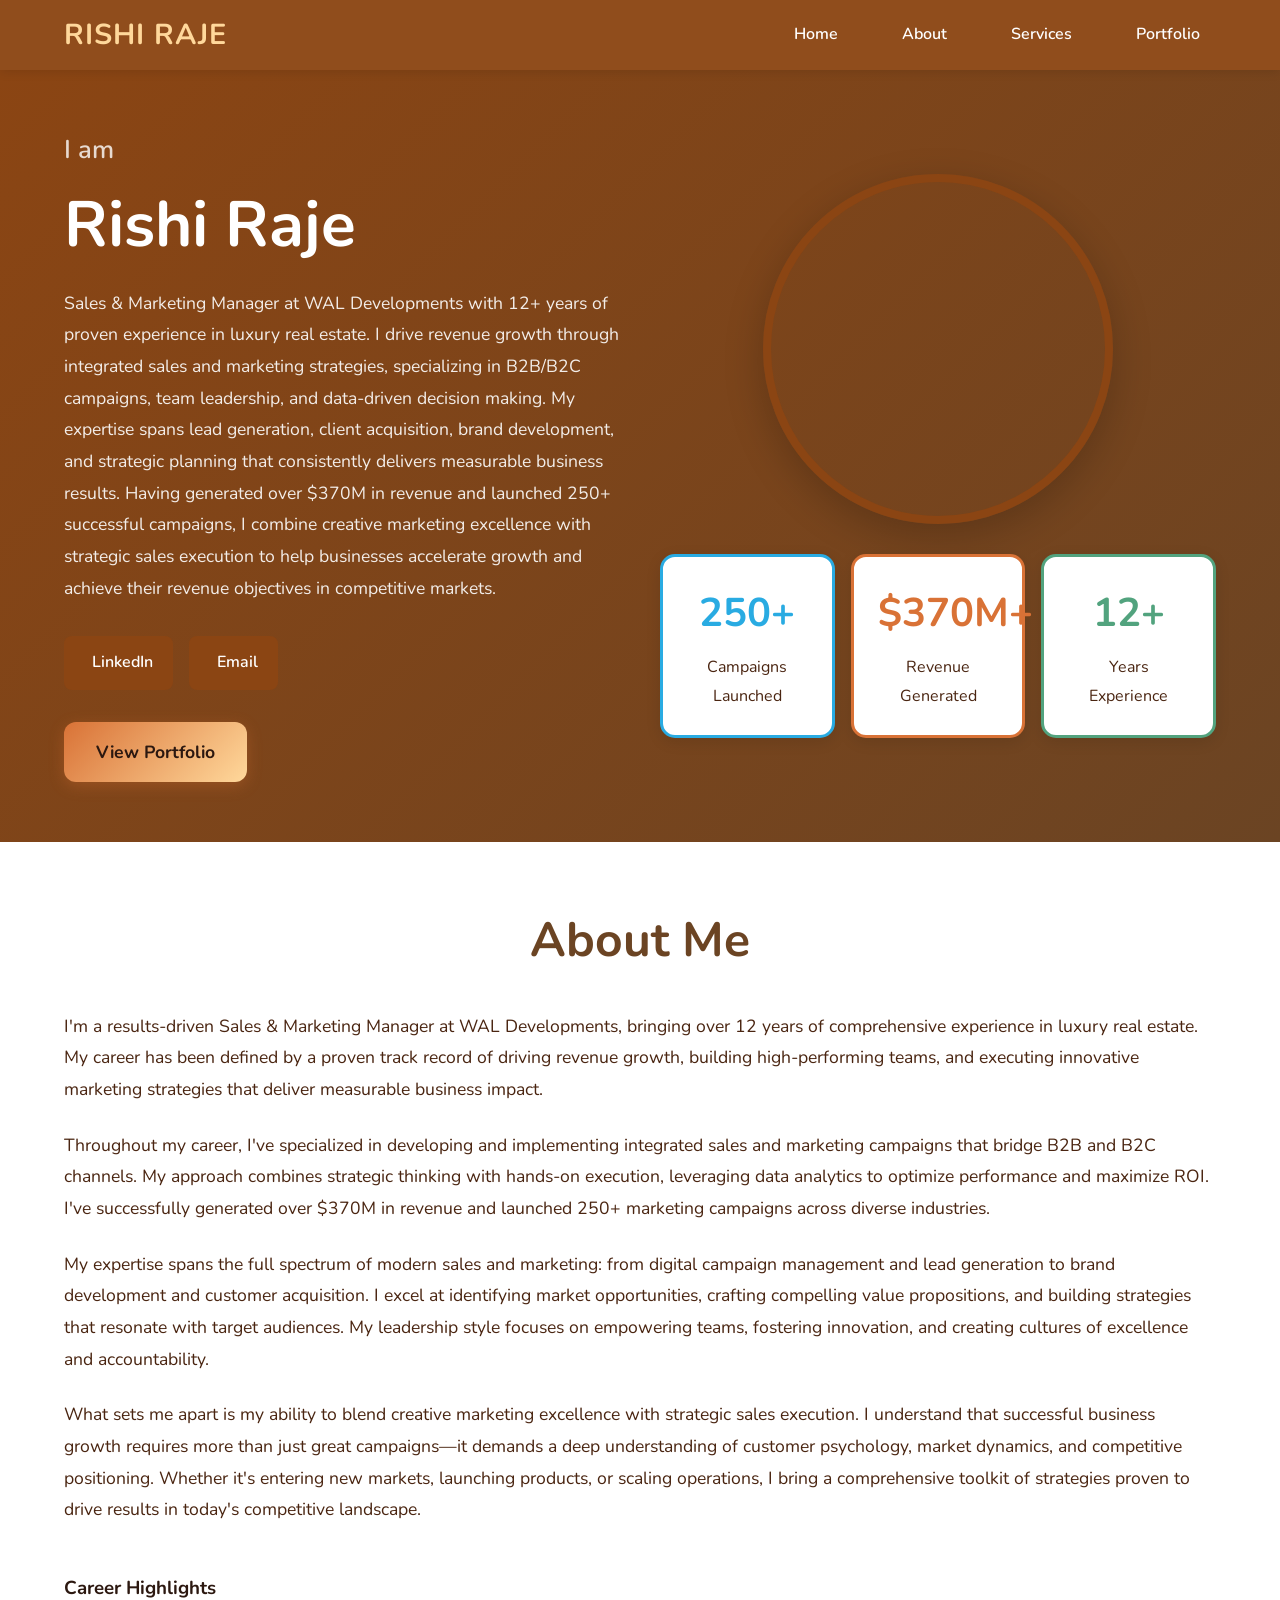
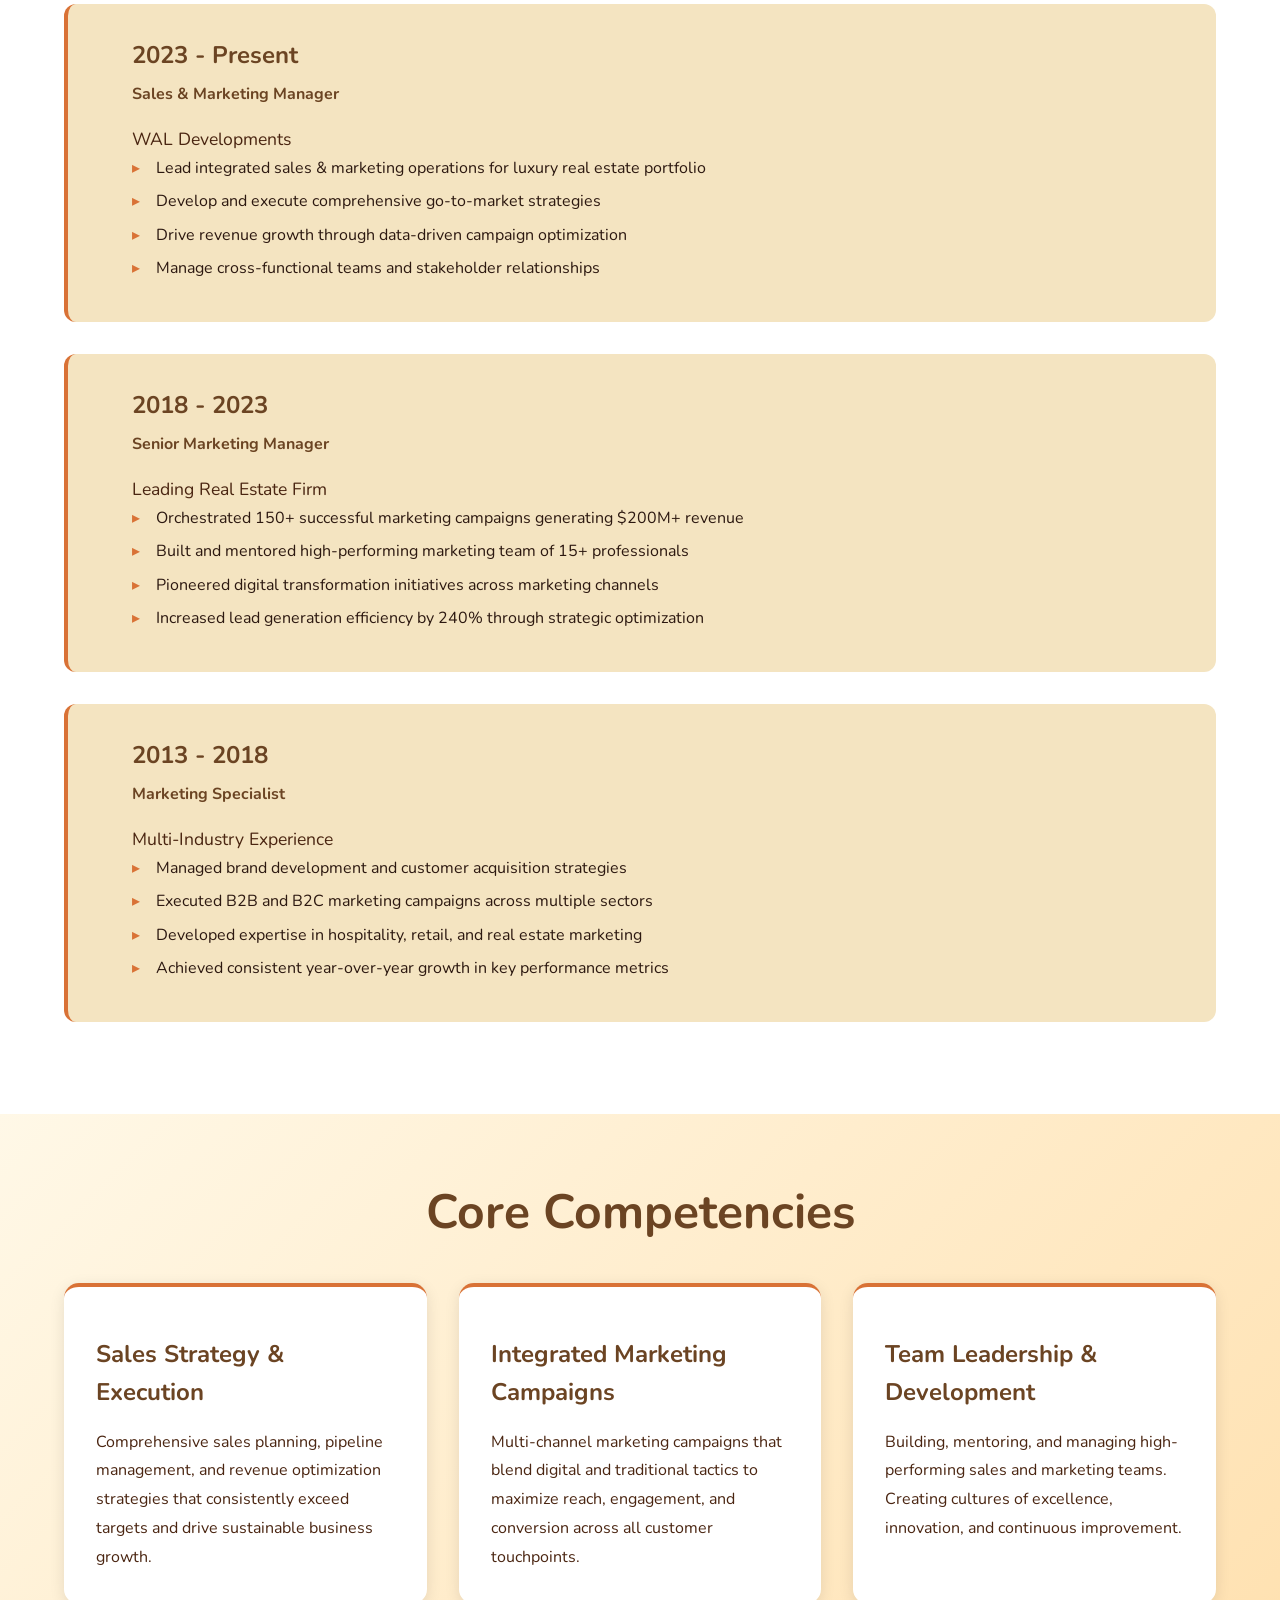
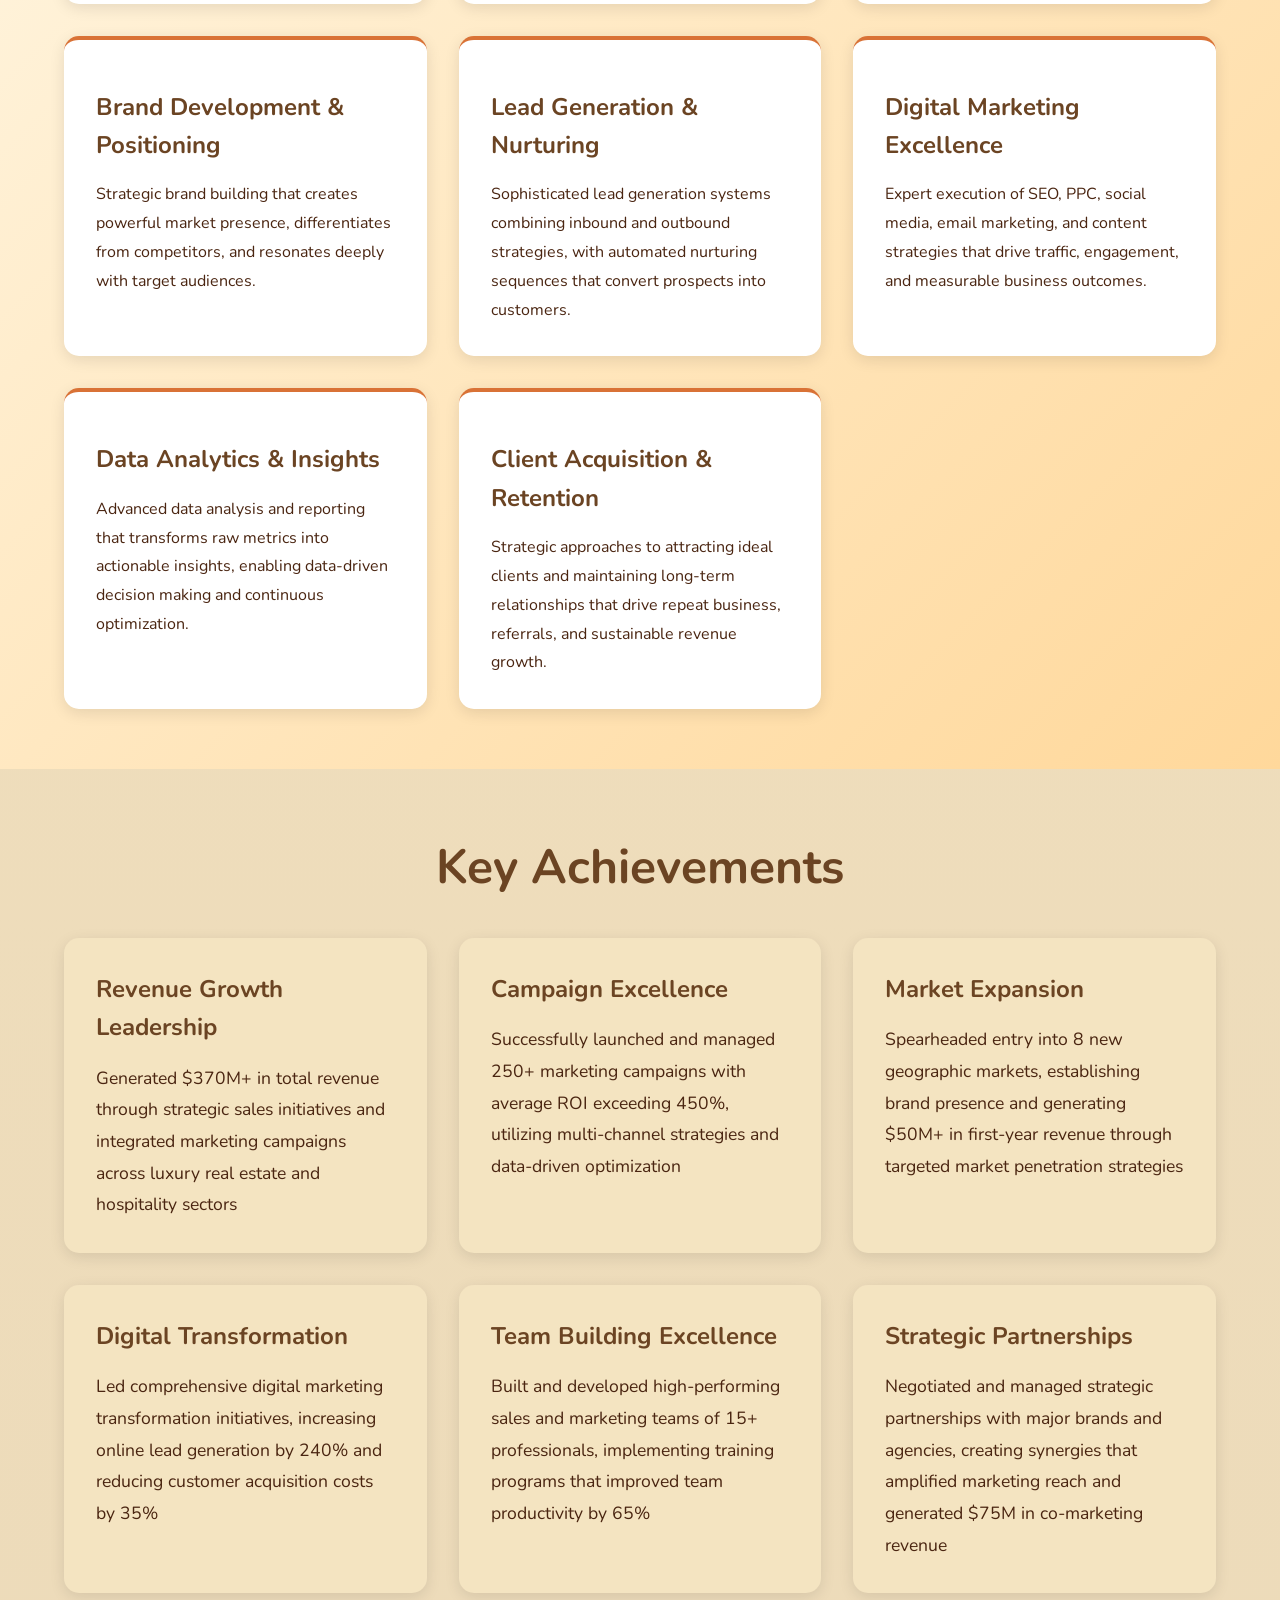
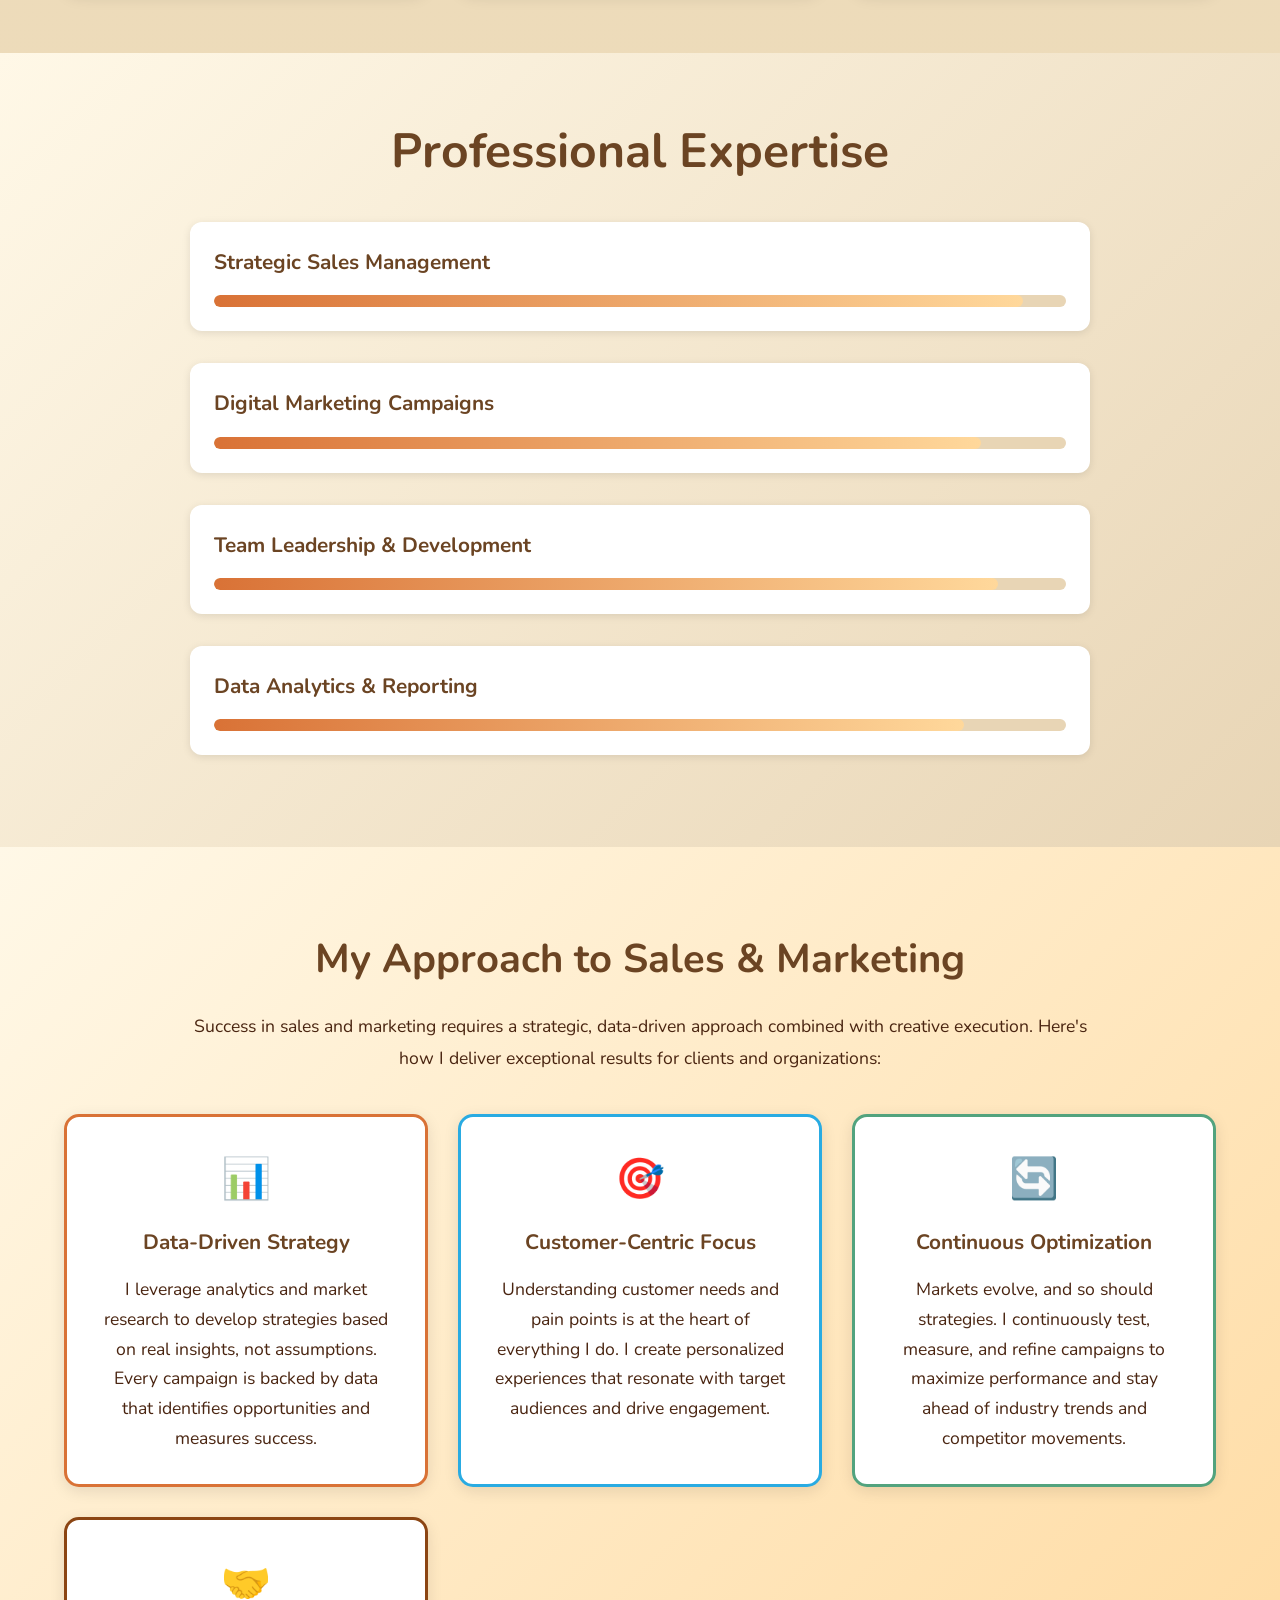
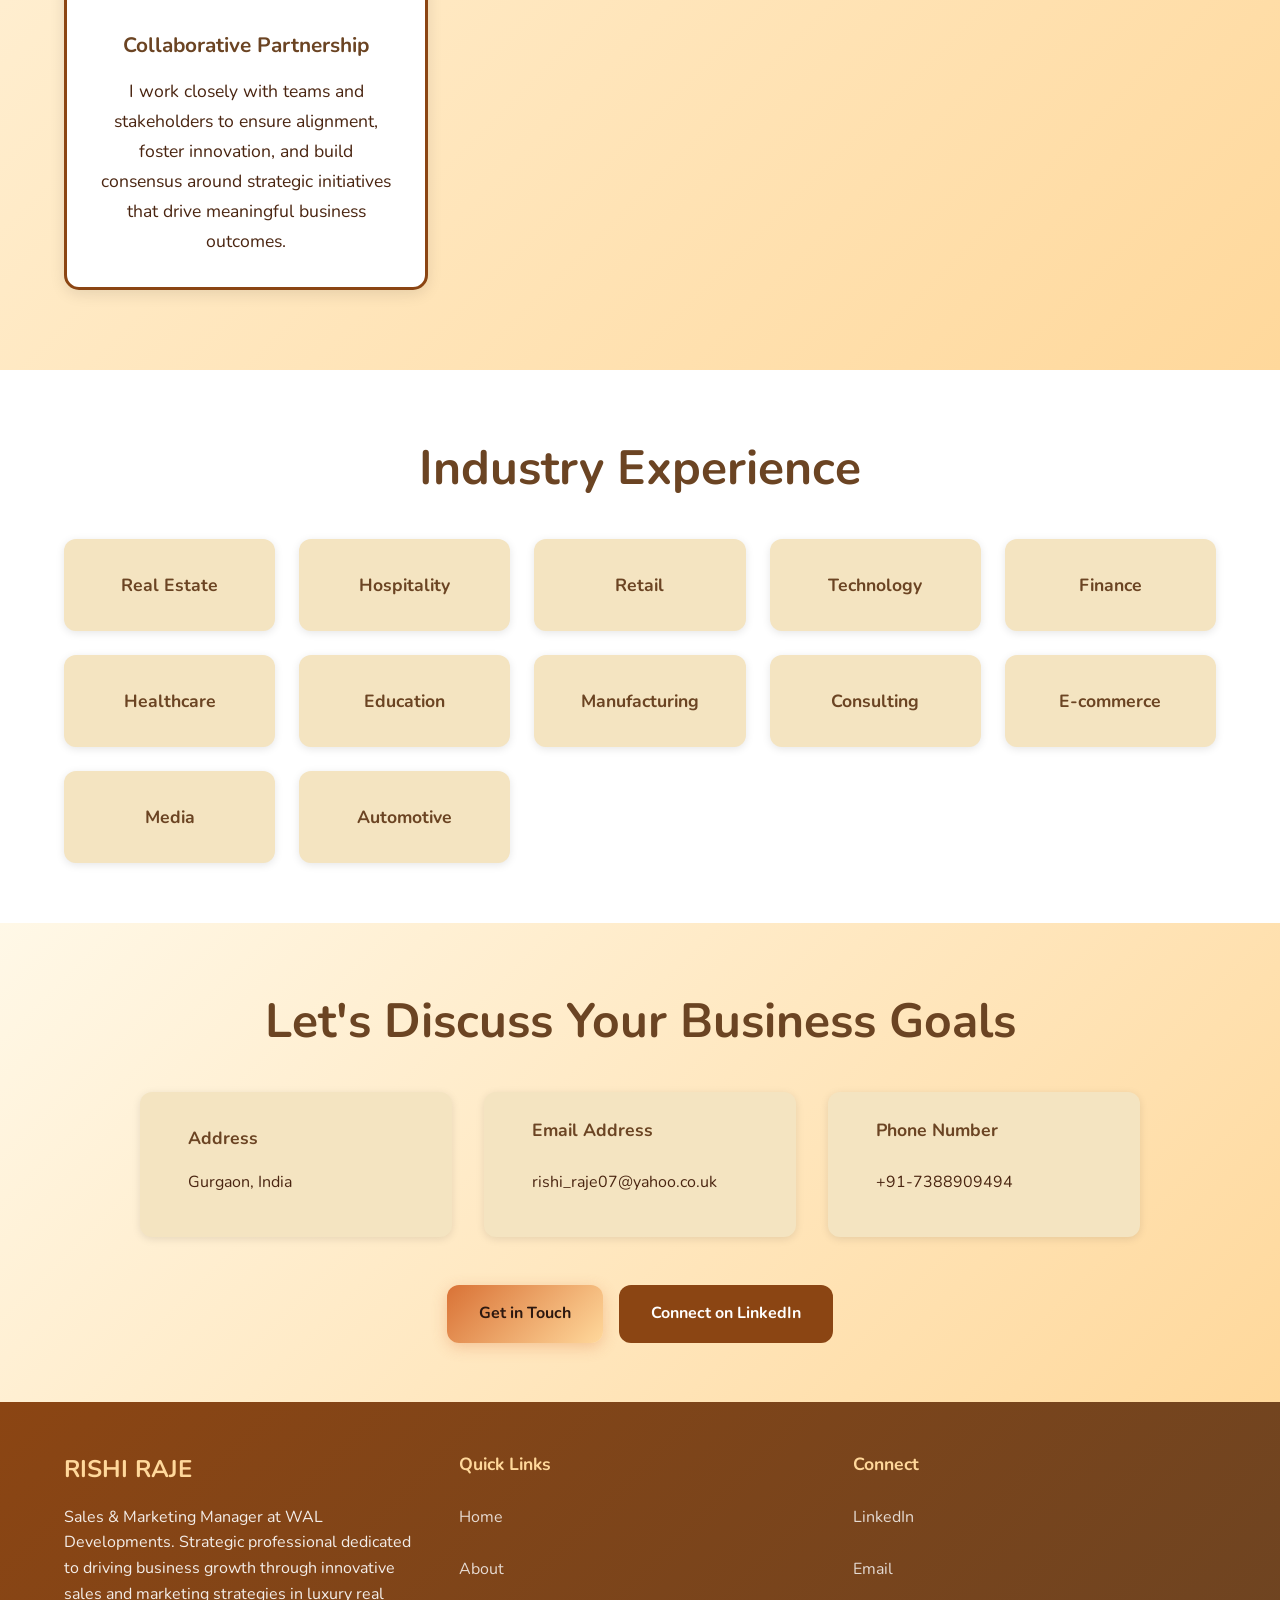
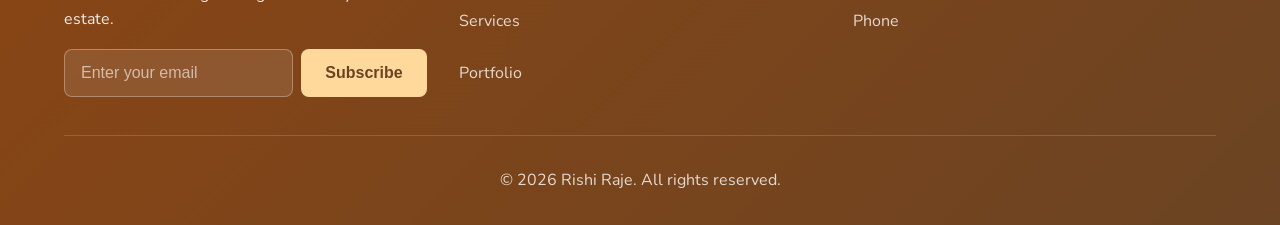
==== index.html @ 13a10bc7 "Add files via upload" ====
<!DOCTYPE html>
<html lang="en">
<head>
    <meta charset="UTF-8">
    <meta name="viewport" content="width=device-width, initial-scale=1.0, maximum-scale=5.0">
    
    <!-- SEO OPTIMIZED Meta Description -->
    <meta name="description" content="Sales & Marketing Manager at WAL Developments. Expert in luxury real estate sales & revenue growth strategies.">
    <meta name="keywords" content="Rishi Raje, Sales Marketing Manager, WAL Developments, luxury real estate sales, business development, digital marketing, revenue growth, lead generation, brand management, sales strategy">
    <meta name="author" content="Rishi Raje">
    <meta name="theme-color" content="#8b4513">
    
    <!-- Open Graph / Facebook / LinkedIn -->
    <meta property="og:type" content="website">
    <meta property="og:url" content="https://www.rishiraje.in/">
    <meta property="og:title" content="Rishi Raje - Sales & Marketing Manager | WAL Developments">
    <meta property="og:description" content="Sales & Marketing Manager at WAL Developments specializing in luxury real estate, revenue growth, and high-performing marketing campaigns.">
    <meta property="og:image" content="https://www.rishiraje.in/images/business-card.jpg">
    <meta property="og:image:width" content="1200">
    <meta property="og:image:height" content="630">
    
    <!-- Twitter Card -->
    <meta name="twitter:card" content="summary_large_image">
    <meta name="twitter:url" content="https://www.rishiraje.in/">
    <meta name="twitter:title" content="Rishi Raje - Sales & Marketing Manager | WAL Developments">
    <meta name="twitter:description" content="Sales & Marketing Manager at WAL Developments specializing in luxury real estate, revenue growth, and high-performing marketing campaigns.">
    <meta name="twitter:image" content="https://www.rishiraje.in/images/business-card.jpg">
    
    <meta name="robots" content="index, follow">
    <meta name="googlebot" content="index, follow">
    
    <link rel="canonical" href="https://www.rishiraje.in/">
    
    <!-- Favicons -->
    <link rel="icon" href="/favicon.svg" type="image/svg+xml">
    <link rel="icon" href="/favicon.ico" sizes="any">
    <link rel="icon" type="image/png" sizes="32x32" href="/favicon-32x32.png">
    <link rel="icon" type="image/png" sizes="16x16" href="/favicon-16x16.png">
    <link rel="apple-touch-icon" sizes="180x180" href="/apple-touch-icon.png">
    <link rel="manifest" href="/site.webmanifest">
    <meta name="msapplication-TileColor" content="#8b4513">
    <meta name="msapplication-config" content="/browserconfig.xml">
    
    <title>Rishi Raje - Sales & Marketing Manager | WAL Developments</title>
    
    <!-- ⚡ PERFORMANCE: Preconnect -->
    <link rel="preconnect" href="https://fonts.googleapis.com">
    <link rel="preconnect" href="https://fonts.gstatic.com" crossorigin>
    
    <!-- ⚡ PERFORMANCE: Optimized Fonts - Only 2 weights, display=optional -->
    <link rel="preload" href="https://fonts.googleapis.com/css2?family=Nunito:wght@400;700&display=optional" as="style" onload="this.onload=null;this.rel='stylesheet'">
    <noscript><link href="https://fonts.googleapis.com/css2?family=Nunito:wght@400;700&display=optional" rel="stylesheet"></noscript>
    
    <!-- Load full stylesheet -->
    <link rel="stylesheet" href="styles.css">
    
    <!-- Structured Data -->
    <script type="application/ld+json">
    {
      "@context": "https://schema.org",
      "@type": "Person",
      "name": "Rishi Raje",
      "jobTitle": "Sales & Marketing Manager",
      "worksFor": {
        "@type": "Organization",
        "name": "WAL Developments"
      },
      "url": "https://www.rishiraje.in/",
      "sameAs": ["https://www.linkedin.com/in/rishiraje"],
      "email": "rishi_raje07@yahoo.co.uk",
      "telephone": "+91-7388909494",
      "address": {
        "@type": "PostalAddress",
        "addressLocality": "Gurgaon",
        "addressRegion": "Haryana",
        "addressCountry": "IN"
      }
    }
    </script>
</head>
<body>
    <div id="toast-container" aria-live="polite" aria-atomic="true"></div>

    <!-- Navigation -->
    <nav>
        <div class="logo">RISHI RAJE</div>
        <ul class="nav-links">
            <li><a href="#home">Home</a></li>
            <li><a href="#about">About</a></li>
            <li><a href="#services">Services</a></li>
            <li><a href="#portfolio">Portfolio</a></li>
        </ul>
    </nav>

    <main>
    <!-- Hero Section -->
    <section class="hero" id="home">
        <div class="hero-content">
            <h3>I am</h3>
            <h1>Rishi Raje</h1>
            <p>Sales & Marketing Manager at WAL Developments with 12+ years of proven experience in luxury real estate. I drive revenue growth through integrated sales and marketing strategies, specializing in B2B/B2C campaigns, team leadership, and data-driven decision making. My expertise spans lead generation, client acquisition, brand development, and strategic planning that consistently delivers measurable business results. Having generated over $370M in revenue and launched 250+ successful campaigns, I combine creative marketing excellence with strategic sales execution to help businesses accelerate growth and achieve their revenue objectives in competitive markets.</p>
            <div class="social-links">
                <a href="https://www.linkedin.com/in/rishiraje" target="_blank" rel="noopener noreferrer" class="social-btn">
                    <i class="fab fa-linkedin"></i> LinkedIn
                </a>
                <a href="mailto:rishi_raje07@yahoo.co.uk" class="social-btn">
                    <i class="fas fa-envelope"></i> Email
                </a>
            </div>
            <a href="#portfolio" class="hero-cta">View Portfolio</a>
        </div>
        <div class="hero-image">
            <div class="profile-img">
                <img src="images/profile.jpg" alt="Rishi Raje" width="350" height="350" fetchpriority="high" decoding="async" loading="eager">
            </div>
            <div class="stats-cards">
                <div class="stat-card blue">
                    <h2>250+</h2>
                    <p>Campaigns Launched</p>
                </div>
                <div class="stat-card orange">
                    <h2>$370M+</h2>
                    <p>Revenue Generated</p>
                </div>
                <div class="stat-card green">
                    <h2>12+</h2>
                    <p>Years Experience</p>
                </div>
            </div>
        </div>
    </section>

    <!-- About Section -->
    <section class="about" id="about">
        <div class="about-content">
            <div class="about-text">
                <h2>About Me</h2>
                <p>I'm a results-driven Sales & Marketing Manager at WAL Developments, bringing over 12 years of comprehensive experience in luxury real estate. My career has been defined by a proven track record of driving revenue growth, building high-performing teams, and executing innovative marketing strategies that deliver measurable business impact.</p>
                
                <p>Throughout my career, I've specialized in developing and implementing integrated sales and marketing campaigns that bridge B2B and B2C channels. My approach combines strategic thinking with hands-on execution, leveraging data analytics to optimize performance and maximize ROI. I've successfully generated over $370M in revenue and launched 250+ marketing campaigns across diverse industries.</p>
                
                <p>My expertise spans the full spectrum of modern sales and marketing: from digital campaign management and lead generation to brand development and customer acquisition. I excel at identifying market opportunities, crafting compelling value propositions, and building strategies that resonate with target audiences. My leadership style focuses on empowering teams, fostering innovation, and creating cultures of excellence and accountability.</p>
                
                <p>What sets me apart is my ability to blend creative marketing excellence with strategic sales execution. I understand that successful business growth requires more than just great campaigns—it demands a deep understanding of customer psychology, market dynamics, and competitive positioning. Whether it's entering new markets, launching products, or scaling operations, I bring a comprehensive toolkit of strategies proven to drive results in today's competitive landscape.</p>
            </div>
            <div class="timeline">
                <h3>Career Highlights</h3>
                <div class="timeline-item">
                    <div class="timeline-dot"></div>
                    <div class="timeline-content">
                        <h4>2023 - Present</h4>
                        <h5>Sales & Marketing Manager</h5>
                        <p>WAL Developments</p>
                        <ul>
                            <li>Lead integrated sales & marketing operations for luxury real estate portfolio</li>
                            <li>Develop and execute comprehensive go-to-market strategies</li>
                            <li>Drive revenue growth through data-driven campaign optimization</li>
                            <li>Manage cross-functional teams and stakeholder relationships</li>
                        </ul>
                    </div>
                </div>
                <div class="timeline-item">
                    <div class="timeline-dot"></div>
                    <div class="timeline-content">
                        <h4>2018 - 2023</h4>
                        <h5>Senior Marketing Manager</h5>
                        <p>Leading Real Estate Firm</p>
                        <ul>
                            <li>Orchestrated 150+ successful marketing campaigns generating $200M+ revenue</li>
                            <li>Built and mentored high-performing marketing team of 15+ professionals</li>
                            <li>Pioneered digital transformation initiatives across marketing channels</li>
                            <li>Increased lead generation efficiency by 240% through strategic optimization</li>
                        </ul>
                    </div>
                </div>
                <div class="timeline-item">
                    <div class="timeline-dot"></div>
                    <div class="timeline-content">
                        <h4>2013 - 2018</h4>
                        <h5>Marketing Specialist</h5>
                        <p>Multi-Industry Experience</p>
                        <ul>
                            <li>Managed brand development and customer acquisition strategies</li>
                            <li>Executed B2B and B2C marketing campaigns across multiple sectors</li>
                            <li>Developed expertise in hospitality, retail, and real estate marketing</li>
                            <li>Achieved consistent year-over-year growth in key performance metrics</li>
                        </ul>
                    </div>
                </div>
            </div>
        </div>
    </section>

    <!-- Services/Core Competencies Section -->
    <section class="services" id="services">
        <h2>Core Competencies</h2>
        <div class="services-grid">
            <div class="service-card">
                <div class="service-icon"><i class="fas fa-chart-line"></i></div>
                <h3>Sales Strategy & Execution</h3>
                <p>Comprehensive sales planning, pipeline management, and revenue optimization strategies that consistently exceed targets and drive sustainable business growth.</p>
            </div>
            <div class="service-card">
                <div class="service-icon"><i class="fas fa-bullhorn"></i></div>
                <h3>Integrated Marketing Campaigns</h3>
                <p>Multi-channel marketing campaigns that blend digital and traditional tactics to maximize reach, engagement, and conversion across all customer touchpoints.</p>
            </div>
            <div class="service-card">
                <div class="service-icon"><i class="fas fa-users"></i></div>
                <h3>Team Leadership & Development</h3>
                <p>Building, mentoring, and managing high-performing sales and marketing teams. Creating cultures of excellence, innovation, and continuous improvement.</p>
            </div>
            <div class="service-card">
                <div class="service-icon"><i class="fas fa-rocket"></i></div>
                <h3>Brand Development & Positioning</h3>
                <p>Strategic brand building that creates powerful market presence, differentiates from competitors, and resonates deeply with target audiences.</p>
            </div>
            <div class="service-card">
                <div class="service-icon"><i class="fas fa-magnet"></i></div>
                <h3>Lead Generation & Nurturing</h3>
                <p>Sophisticated lead generation systems combining inbound and outbound strategies, with automated nurturing sequences that convert prospects into customers.</p>
            </div>
            <div class="service-card">
                <div class="service-icon"><i class="fas fa-laptop-code"></i></div>
                <h3>Digital Marketing Excellence</h3>
                <p>Expert execution of SEO, PPC, social media, email marketing, and content strategies that drive traffic, engagement, and measurable business outcomes.</p>
            </div>
            <div class="service-card">
                <div class="service-icon"><i class="fas fa-database"></i></div>
                <h3>Data Analytics & Insights</h3>
                <p>Advanced data analysis and reporting that transforms raw metrics into actionable insights, enabling data-driven decision making and continuous optimization.</p>
            </div>
            <div class="service-card">
                <div class="service-icon"><i class="fas fa-handshake"></i></div>
                <h3>Client Acquisition & Retention</h3>
                <p>Strategic approaches to attracting ideal clients and maintaining long-term relationships that drive repeat business, referrals, and sustainable revenue growth.</p>
            </div>
        </div>
    </section>

    <!-- Portfolio/Achievements Section -->
    <section class="portfolio" id="portfolio">
        <h2>Key Achievements</h2>
        <div class="work-grid">
            <div class="work-item">
                <div class="work-image">
                    <div class="work-overlay">
                        <h3>Revenue Growth Leadership</h3>
                        <p>Generated $370M+ in total revenue through strategic sales initiatives and integrated marketing campaigns across luxury real estate and hospitality sectors</p>
                    </div>
                </div>
            </div>
            <div class="work-item">
                <div class="work-image">
                    <div class="work-overlay">
                        <h3>Campaign Excellence</h3>
                        <p>Successfully launched and managed 250+ marketing campaigns with average ROI exceeding 450%, utilizing multi-channel strategies and data-driven optimization</p>
                    </div>
                </div>
            </div>
            <div class="work-item">
                <div class="work-image">
                    <div class="work-overlay">
                        <h3>Market Expansion</h3>
                        <p>Spearheaded entry into 8 new geographic markets, establishing brand presence and generating $50M+ in first-year revenue through targeted market penetration strategies</p>
                    </div>
                </div>
            </div>
            <div class="work-item">
                <div class="work-image">
                    <div class="work-overlay">
                        <h3>Digital Transformation</h3>
                        <p>Led comprehensive digital marketing transformation initiatives, increasing online lead generation by 240% and reducing customer acquisition costs by 35%</p>
                    </div>
                </div>
            </div>
            <div class="work-item">
                <div class="work-image">
                    <div class="work-overlay">
                        <h3>Team Building Excellence</h3>
                        <p>Built and developed high-performing sales and marketing teams of 15+ professionals, implementing training programs that improved team productivity by 65%</p>
                    </div>
                </div>
            </div>
            <div class="work-item">
                <div class="work-image">
                    <div class="work-overlay">
                        <h3>Strategic Partnerships</h3>
                        <p>Negotiated and managed strategic partnerships with major brands and agencies, creating synergies that amplified marketing reach and generated $75M in co-marketing revenue</p>
                    </div>
                </div>
            </div>
        </div>
    </section>

    <!-- Skills Section -->
    <section class="skills">
        <h2>Professional Expertise</h2>
        <div class="skills-container">
            <div class="skill-item">
                <h3>Strategic Sales Management</h3>
                <div class="skill-bar" role="progressbar" aria-valuenow="95" aria-valuemin="0" aria-valuemax="100">
                    <div class="skill-progress" style="width: 95%"></div>
                </div>
            </div>
            <div class="skill-item">
                <h3>Digital Marketing Campaigns</h3>
                <div class="skill-bar" role="progressbar" aria-valuenow="90" aria-valuemin="0" aria-valuemax="100">
                    <div class="skill-progress" style="width: 90%"></div>
                </div>
            </div>
            <div class="skill-item">
                <h3>Team Leadership & Development</h3>
                <div class="skill-bar" role="progressbar" aria-valuenow="92" aria-valuemin="0" aria-valuemax="100">
                    <div class="skill-progress" style="width: 92%"></div>
                </div>
            </div>
            <div class="skill-item">
                <h3>Data Analytics & Reporting</h3>
                <div class="skill-bar" role="progressbar" aria-valuenow="88" aria-valuemin="0" aria-valuemax="100">
                    <div class="skill-progress" style="width: 88%"></div>
                </div>
            </div>
        </div>
    </section>

    <!-- Approach Section -->
    <section class="approach-section" style="padding: 80px 5%; background: linear-gradient(135deg, #fff8e7 0%, #ffd89b 100%); text-align: center;">
        <h2 style="font-size: 2.5em; color: #6b4423; margin-bottom: 20px;">My Approach to Sales & Marketing</h2>
        <p style="font-size: 1.1em; color: #4a2511; max-width: 900px; margin: 0 auto 40px; line-height: 1.8;">Success in sales and marketing requires a strategic, data-driven approach combined with creative execution. Here's how I deliver exceptional results for clients and organizations:</p>
        
        <div style="display: grid; grid-template-columns: repeat(auto-fit, minmax(280px, 1fr)); gap: 30px; max-width: 1200px; margin: 0 auto;">
            <div style="background: white; padding: 30px; border-radius: 15px; box-shadow: 0 4px 15px rgba(0,0,0,0.1); border: 3px solid #d97236;">
                <div style="font-size: 2.5em; color: #d97236; margin-bottom: 15px;">📊</div>
                <h3 style="color: #6b4423; font-size: 1.3em; margin-bottom: 15px;">Data-Driven Strategy</h3>
                <p style="color: #4a2511; line-height: 1.7;">I leverage analytics and market research to develop strategies based on real insights, not assumptions. Every campaign is backed by data that identifies opportunities and measures success.</p>
            </div>
            
            <div style="background: white; padding: 30px; border-radius: 15px; box-shadow: 0 4px 15px rgba(0,0,0,0.1); border: 3px solid #29abe2;">
                <div style="font-size: 2.5em; color: #29abe2; margin-bottom: 15px;">🎯</div>
                <h3 style="color: #6b4423; font-size: 1.3em; margin-bottom: 15px;">Customer-Centric Focus</h3>
                <p style="color: #4a2511; line-height: 1.7;">Understanding customer needs and pain points is at the heart of everything I do. I create personalized experiences that resonate with target audiences and drive engagement.</p>
            </div>
            
            <div style="background: white; padding: 30px; border-radius: 15px; box-shadow: 0 4px 15px rgba(0,0,0,0.1); border: 3px solid #52a37e;">
                <div style="font-size: 2.5em; color: #52a37e; margin-bottom: 15px;">🔄</div>
                <h3 style="color: #6b4423; font-size: 1.3em; margin-bottom: 15px;">Continuous Optimization</h3>
                <p style="color: #4a2511; line-height: 1.7;">Markets evolve, and so should strategies. I continuously test, measure, and refine campaigns to maximize performance and stay ahead of industry trends and competitor movements.</p>
            </div>
            
            <div style="background: white; padding: 30px; border-radius: 15px; box-shadow: 0 4px 15px rgba(0,0,0,0.1); border: 3px solid #8b4513;">
                <div style="font-size: 2.5em; color: #8b4513; margin-bottom: 15px;">🤝</div>
                <h3 style="color: #6b4423; font-size: 1.3em; margin-bottom: 15px;">Collaborative Partnership</h3>
                <p style="color: #4a2511; line-height: 1.7;">I work closely with teams and stakeholders to ensure alignment, foster innovation, and build consensus around strategic initiatives that drive meaningful business outcomes.</p>
            </div>
        </div>
    </section>

    <!-- Clients/Industry Experience -->
    <section class="clients">
        <h2>Industry Experience</h2>
        <div class="clients-grid">
            <div class="client-logo">Real Estate</div>
            <div class="client-logo">Hospitality</div>
            <div class="client-logo">Retail</div>
            <div class="client-logo">Technology</div>
            <div class="client-logo">Finance</div>
            <div class="client-logo">Healthcare</div>
            <div class="client-logo">Education</div>
            <div class="client-logo">Manufacturing</div>
            <div class="client-logo">Consulting</div>
            <div class="client-logo">E-commerce</div>
            <div class="client-logo">Media</div>
            <div class="client-logo">Automotive</div>
        </div>
    </section>

    <!-- Contact Section -->
    <section class="contact" id="contact">
        <h2>Let's Discuss Your Business Goals</h2>
        <div class="contact-info">
            <div class="contact-item">
                <div class="contact-icon"><i class="fas fa-map-marker-alt"></i></div>
                <div class="contact-details">
                    <h3>Address</h3>
                    <p>Gurgaon, India</p>
                </div>
            </div>
            <div class="contact-item">
                <div class="contact-icon"><i class="fas fa-envelope"></i></div>
                <div class="contact-details">
                    <h3>Email Address</h3>
                    <p><a href="mailto:rishi_raje07@yahoo.co.uk">rishi_raje07@yahoo.co.uk</a></p>
                </div>
            </div>
            <div class="contact-item">
                <div class="contact-icon"><i class="fas fa-phone"></i></div>
                <div class="contact-details">
                    <h3>Phone Number</h3>
                    <p><a href="tel:+917388909494">+91-7388909494</a></p>
                </div>
            </div>
        </div>
        <div class="contact-ctas">
            <a href="mailto:rishi_raje07@yahoo.co.uk" class="btn-primary">Get in Touch</a>
            <a href="https://www.linkedin.com/in/rishiraje" target="_blank" rel="noopener noreferrer" class="btn-secondary">Connect on LinkedIn</a>
        </div>
    </section>

    </main>

    <!-- Footer -->
    <footer>
        <div class="footer-content">
            <div class="footer-brand">
                <h3>RISHI RAJE</h3>
                <p>Sales & Marketing Manager at WAL Developments. Strategic professional dedicated to driving business growth through innovative sales and marketing strategies in luxury real estate.</p>
                <form class="newsletter" id="newsletter-form" novalidate>
                    <input type="email" id="newsletter-email" placeholder="Enter your email" required aria-label="Email for newsletter">
                    <button type="submit">Subscribe</button>
                </form>
            </div>
            <div class="footer-links">
                <h4>Quick Links</h4>
                <ul>
                    <li><a href="#home">Home</a></li>
                    <li><a href="#about">About</a></li>
                    <li><a href="#services">Services</a></li>
                    <li><a href="#portfolio">Portfolio</a></li>
                </ul>
            </div>
            <div class="footer-links">
                <h4>Connect</h4>
                <ul>
                    <li><a href="https://www.linkedin.com/in/rishiraje" target="_blank" rel="noopener noreferrer">LinkedIn</a></li>
                    <li><a href="mailto:rishi_raje07@yahoo.co.uk">Email</a></li>
                    <li><a href="tel:+917388909494">Phone</a></li>
                </ul>
            </div>
        </div>
        <div class="footer-bottom">
            <p>&copy; 2026 Rishi Raje. All rights reserved.</p>
        </div>
    </footer>

    <!-- Font Awesome -->
    <script src="https://kit.fontawesome.com/your-kit-id.js" crossorigin="anonymous"></script>
    
    <!-- Main JavaScript -->
    <script src="script.js"></script>
</body>
</html>
---- styles.css ----
/* ========================================
   RISHI RAJE PORTFOLIO - MOBILE-OPTIMIZED STYLES
   COMPLETE MOBILE FRIENDLINESS FIX
   ======================================== */

/* ========================================
   RESET & BASE STYLES
   ======================================== */

* {
    margin: 0;
    padding: 0;
    box-sizing: border-box;
}

html {
    scroll-behavior: smooth;
    /* Better mobile font sizing */
    font-size: 16px;
}

body {
    font-family: 'Nunito', -apple-system, BlinkMacSystemFont, 'Segoe UI', Roboto, sans-serif;
    font-size: 16px; /* Minimum 16px for mobile readability */
    line-height: 1.6;
    color: #2c1810;
    background: linear-gradient(180deg, #f4e4c1 0%, #e8d5b5 100%);
    -webkit-font-smoothing: antialiased;
    -moz-osx-font-smoothing: grayscale;
    overflow-x: hidden;
}

:root {
    /* Brand Colors */
    --primary-brown: #8b4513;
    --dark-brown: #6b4423;
    --light-brown: #4a2511;
    --accent-orange: #d97236;
    --accent-gold: #ffd89b;
    --accent-blue: #29abe2;
    --accent-green: #52a37e;
    
    /* Backgrounds */
    --bg-cream: #f4e4c1;
    --bg-light: #e8d5b5;
    --bg-white: #ffffff;
    
    /* Text Colors */
    --text-dark: #2c1810;
    --text-medium: #4a2511;
    --text-light: #6b4423;
    
    /* Shadows */
    --shadow-sm: 0 2px 8px rgba(0, 0, 0, 0.1);
    --shadow-md: 0 4px 15px rgba(0, 0, 0, 0.1);
    --shadow-lg: 0 8px 30px rgba(0, 0, 0, 0.15);
    
    /* Transitions */
    --transition-fast: 0.2s ease;
    --transition-normal: 0.3s ease;
    
    /* Mobile tap target minimum */
    --tap-target-min: 48px;
}

/* ========================================
   NAVIGATION - MOBILE OPTIMIZED
   ======================================== */

nav {
    position: fixed;
    top: 0;
    width: 100%;
    height: 70px;
    background: rgba(139, 69, 19, 0.95);
    backdrop-filter: blur(10px);
    display: flex;
    justify-content: space-between;
    align-items: center;
    padding: 0 5%;
    z-index: 1000;
    box-shadow: 0 2px 10px rgba(0, 0, 0, 0.1);
}

.logo {
    font-size: clamp(1.3rem, 4vw, 1.8rem); /* Responsive logo size */
    font-weight: 700;
    color: #ffd89b;
    letter-spacing: 1px;
}

/* Mobile Menu Toggle Button */
.menu-toggle {
    display: none;
    background: none;
    border: none;
    color: white;
    font-size: 1.8rem;
    cursor: pointer;
    padding: 12px;
    min-width: 48px; /* Tap target */
    min-height: 48px; /* Tap target */
    border-radius: 8px;
    transition: background 0.3s;
}

.menu-toggle:hover,
.menu-toggle:focus {
    background: rgba(255, 255, 255, 0.1);
}

.nav-links {
    display: flex;
    list-style: none;
    gap: 2rem;
}

.nav-links a {
    color: #fff;
    text-decoration: none;
    font-weight: 600;
    font-size: 1rem;
    padding: 12px 16px; /* Larger tap target */
    border-radius: 6px;
    transition: color 0.3s, transform 0.2s, background 0.3s;
}

.nav-links a:hover,
.nav-links a:focus {
    color: #ffd89b;
    background: rgba(255, 255, 255, 0.1);
    transform: scale(1.05);
}

main {
    padding-top: 70px;
}

/* ========================================
   HERO SECTION - MOBILE OPTIMIZED
   ======================================== */

.hero {
    min-height: 600px;
    display: flex;
    align-items: center;
    justify-content: space-between;
    padding: 60px 5%;
    gap: 40px;
    background: linear-gradient(135deg, #8b4513 0%, #6b4423 100%);
    position: relative;
}

.hero::before {
    content: '';
    position: absolute;
    inset: 0;
    background: linear-gradient(135deg, rgba(139, 69, 19, 0.95) 0%, rgba(107, 68, 35, 0.9) 100%);
    pointer-events: none;
}

.hero-content {
    flex: 1;
    max-width: 600px;
    position: relative;
    z-index: 2;
}

.hero-content h1 {
    font-size: clamp(2rem, 6vw, 4rem); /* Better mobile scaling */
    font-weight: 700;
    margin: 1rem 0;
    color: white;
    line-height: 1.2;
}

.hero-content h3 {
    font-size: clamp(1.2rem, 3vw, 1.6rem);
    font-weight: 600;
    color: rgba(255, 255, 255, 0.8);
    margin-bottom: 0.5rem;
}

.hero-content p {
    font-size: clamp(1rem, 2vw, 1.1rem); /* Minimum 16px on mobile */
    line-height: 1.8;
    margin: 1.5rem 0;
    color: rgba(255, 255, 255, 0.9);
}

/* ========================================
   HERO IMAGE & PROFILE - MOBILE OPTIMIZED
   ======================================== */

.hero-image {
    flex: 1;
    display: flex;
    flex-direction: column;
    align-items: center;
    gap: 30px;
    position: relative;
    z-index: 2;
}

.profile-img {
    width: clamp(200px, 40vw, 350px); /* Responsive image size */
    height: clamp(200px, 40vw, 350px);
    border-radius: 50%;
    overflow: hidden;
    border: 8px solid #8b4513;
    box-shadow: 0 12px 40px rgba(0, 0, 0, 0.2);
    flex-shrink: 0;
}

.profile-img img {
    width: 100%;
    height: 100%;
    object-fit: cover;
    display: block;
}

/* ========================================
   SOCIAL LINKS & BUTTONS - MOBILE OPTIMIZED
   ======================================== */

.social-links {
    display: flex;
    gap: 1rem;
    margin: 2rem 0;
    flex-wrap: wrap;
}

.social-btn {
    display: inline-flex;
    align-items: center;
    gap: 0.5rem;
    padding: 14px 20px; /* Larger tap target */
    min-height: 48px; /* Tap target minimum */
    background: #8b4513;
    color: #fff;
    text-decoration: none;
    border-radius: 8px;
    font-weight: 600;
    font-size: 1rem; /* Readable on mobile */
    will-change: transform;
    transform: translateZ(0);
    transition: transform 0.3s ease, background-color 0.3s ease;
}

.social-btn:hover,
.social-btn:focus {
    background: #6b4423;
    transform: translateY(-2px);
}

.hero-cta {
    display: inline-block;
    padding: 16px 32px; /* Larger tap target */
    min-height: 48px;
    background: linear-gradient(135deg, #d97236, #ffd89b);
    color: #2c1810;
    text-decoration: none;
    border-radius: 12px;
    font-weight: 700;
    font-size: 1.1rem;
    will-change: transform;
    transform: translateZ(0);
    transition: transform 0.3s ease, box-shadow 0.3s ease;
    box-shadow: 0 4px 15px rgba(217, 114, 54, 0.3);
}

.hero-cta:hover,
.hero-cta:focus {
    transform: translateY(-2px);
    box-shadow: 0 6px 20px rgba(217, 114, 54, 0.4);
}

/* ========================================
   STAT CARDS - MOBILE OPTIMIZED
   ======================================== */

.stats-cards {
    display: flex;
    gap: 1rem;
    flex-wrap: wrap;
    justify-content: center;
}

.stat-card {
    background: white;
    padding: 1.5rem;
    border-radius: 15px;
    text-align: center;
    min-width: 150px;
    flex: 1;
    box-shadow: var(--shadow-md);
    border: 3px solid;
}

.stat-card h2 {
    font-size: clamp(1.8rem, 4vw, 2.5rem);
    margin-bottom: 0.5rem;
}

.stat-card p {
    font-size: clamp(0.9rem, 2vw, 1rem);
    color: var(--text-medium);
}

.stat-card.blue { border-color: var(--accent-blue); }
.stat-card.blue h2 { color: var(--accent-blue); }
.stat-card.orange { border-color: var(--accent-orange); }
.stat-card.orange h2 { color: var(--accent-orange); }
.stat-card.green { border-color: var(--accent-green); }
.stat-card.green h2 { color: var(--accent-green); }

/* ========================================
   SECTIONS - MOBILE OPTIMIZED
   ======================================== */

section {
    padding: 60px 5%;
}

section h2 {
    font-size: clamp(2rem, 5vw, 3rem); /* Responsive heading */
    color: var(--dark-brown);
    margin-bottom: 2rem;
    text-align: center;
}

section p {
    font-size: clamp(1rem, 2vw, 1.1rem); /* Minimum 16px */
    line-height: 1.8;
    color: var(--text-medium);
}

/* ========================================
   ABOUT SECTION
   ======================================== */

.about {
    background: white;
}

.about-content {
    max-width: 1200px;
    margin: 0 auto;
}

.about-text p {
    margin-bottom: 1.5rem;
}

/* Timeline Styles */
.timeline {
    margin-top: 3rem;
}

.timeline-item {
    display: flex;
    gap: 2rem;
    margin-bottom: 2rem;
    padding: 2rem;
    background: var(--bg-cream);
    border-radius: 12px;
    border-left: 4px solid var(--accent-orange);
}

.timeline-date {
    flex-shrink: 0;
    font-weight: 700;
    color: var(--accent-orange);
    font-size: 1rem;
}

.timeline-content h4 {
    font-size: clamp(1.2rem, 3vw, 1.5rem);
    color: var(--dark-brown);
    margin-bottom: 0.5rem;
}

.timeline-content h5 {
    font-size: 1rem;
    color: var(--text-light);
    margin-bottom: 1rem;
}

.timeline-content ul {
    list-style: none;
    padding-left: 0;
}

.timeline-content li {
    padding-left: 1.5rem;
    margin-bottom: 0.5rem;
    position: relative;
    font-size: 1rem;
}

.timeline-content li::before {
    content: '▸';
    position: absolute;
    left: 0;
    color: var(--accent-orange);
}

/* ========================================
   SERVICES SECTION
   ======================================== */

.services {
    background: linear-gradient(135deg, #fff8e7 0%, #ffd89b 100%);
}

.services-grid {
    display: grid;
    grid-template-columns: repeat(auto-fit, minmax(280px, 1fr));
    gap: 2rem;
    max-width: 1200px;
    margin: 0 auto;
}

.service-card {
    background: white;
    padding: 2rem;
    border-radius: 15px;
    box-shadow: var(--shadow-md);
    transition: transform 0.3s, box-shadow 0.3s;
    border-top: 4px solid var(--accent-orange);
}

.service-card:hover {
    transform: translateY(-5px);
    box-shadow: var(--shadow-lg);
}

.service-icon {
    font-size: 3rem;
    margin-bottom: 1rem;
}

.service-card h3 {
    font-size: clamp(1.3rem, 3vw, 1.5rem);
    color: var(--dark-brown);
    margin-bottom: 1rem;
}

.service-card p {
    font-size: 1rem;
    line-height: 1.8;
}

/* ========================================
   PORTFOLIO/WORK SECTION
   ======================================== */

.work {
    background: white;
}

.work-grid {
    display: grid;
    grid-template-columns: repeat(auto-fit, minmax(300px, 1fr));
    gap: 2rem;
    max-width: 1200px;
    margin: 0 auto;
}

.work-item {
    background: var(--bg-cream);
    border-radius: 15px;
    padding: 2rem;
    box-shadow: var(--shadow-md);
    transition: transform 0.3s;
}

.work-item:hover {
    transform: translateY(-5px);
}

.work-item h3 {
    font-size: clamp(1.3rem, 3vw, 1.5rem);
    color: var(--dark-brown);
    margin-bottom: 1rem;
}

.work-stat {
    font-size: clamp(1.5rem, 4vw, 2rem);
    font-weight: 700;
    color: var(--accent-orange);
    margin: 1rem 0;
}

/* ========================================
   SKILLS SECTION
   ======================================== */

.skills {
    background: linear-gradient(135deg, #fff8e7 0%, #e8d5b5 100%);
}

.skills-container {
    max-width: 900px;
    margin: 0 auto;
}

.skill-item {
    margin-bottom: 2rem;
    padding: 1.5rem;
    background: white;
    border-radius: 12px;
    box-shadow: var(--shadow-sm);
}

.skill-item h3 {
    font-size: clamp(1.1rem, 2.5vw, 1.3rem);
    color: var(--dark-brown);
    margin-bottom: 1rem;
}

.skill-bar {
    width: 100%;
    height: 12px;
    background: var(--bg-light);
    border-radius: 10px;
    overflow: hidden;
}

.skill-progress {
    height: 100%;
    background: linear-gradient(90deg, var(--accent-orange), var(--accent-gold));
    border-radius: 10px;
    transition: width 1s ease;
}

/* ========================================
   CLIENTS SECTION
   ======================================== */

.clients {
    background: white;
}

.clients-grid {
    display: grid;
    grid-template-columns: repeat(auto-fit, minmax(200px, 1fr));
    gap: 1.5rem;
    max-width: 1200px;
    margin: 0 auto;
}

.client-logo {
    background: var(--bg-cream);
    padding: 2rem;
    border-radius: 12px;
    text-align: center;
    font-weight: 700;
    font-size: 1.1rem;
    color: var(--dark-brown);
    box-shadow: var(--shadow-sm);
    transition: transform 0.3s, box-shadow 0.3s;
}

.client-logo:hover {
    transform: translateY(-3px);
    box-shadow: var(--shadow-md);
}

/* ========================================
   CONTACT SECTION - MOBILE OPTIMIZED
   ======================================== */

.contact {
    background: linear-gradient(135deg, #fff8e7 0%, #ffd89b 100%);
}

.contact-info {
    display: grid;
    grid-template-columns: repeat(auto-fit, minmax(250px, 1fr));
    gap: 2rem;
    max-width: 1000px;
    margin: 0 auto 3rem;
}

.contact-item {
    display: flex;
    align-items: center;
    gap: 1.5rem;
    padding: 1.5rem;
    background: var(--bg-cream);
    border-radius: 12px;
    box-shadow: var(--shadow-sm);
    transition: transform var(--transition-normal), box-shadow var(--transition-normal);
}

.contact-item:hover {
    transform: translateY(-5px);
    box-shadow: var(--shadow-md);
}

.contact-icon {
    font-size: 2rem;
    color: var(--accent-orange);
    flex-shrink: 0;
}

.contact-details {
    text-align: left;
}

.contact-details h3 {
    color: var(--dark-brown);
    margin-bottom: 0.5rem;
    font-size: 1.1rem;
}

.contact-details p,
.contact-details a {
    color: var(--text-medium);
    text-decoration: none;
    font-size: 1rem;
    padding: 8px 0;
    display: inline-block;
}

.contact-details a:hover {
    color: var(--accent-orange);
}

.contact-ctas {
    display: flex;
    gap: 1rem;
    justify-content: center;
    flex-wrap: wrap;
}

.btn-primary,
.btn-secondary {
    padding: 16px 32px; /* Larger tap targets */
    min-height: 48px;
    border-radius: 12px;
    font-weight: 700;
    font-size: 1rem;
    text-decoration: none;
    will-change: transform;
    transform: translateZ(0);
    transition: transform var(--transition-normal), box-shadow var(--transition-normal);
}

.btn-primary {
    background: linear-gradient(135deg, var(--accent-orange), var(--accent-gold));
    color: var(--text-dark);
    box-shadow: 0 4px 15px rgba(217, 114, 54, 0.3);
}

.btn-primary:hover,
.btn-primary:focus {
    transform: translateY(-2px);
    box-shadow: 0 6px 20px rgba(217, 114, 54, 0.4);
}

.btn-secondary {
    background: var(--primary-brown);
    color: white;
}

.btn-secondary:hover,
.btn-secondary:focus {
    transform: translateY(-2px);
    background: var(--dark-brown);
}

/* ========================================
   FOOTER - MOBILE OPTIMIZED
   ======================================== */

footer {
    background: linear-gradient(135deg, var(--primary-brown) 0%, var(--dark-brown) 100%);
    color: white;
    padding: 3rem 5% 2rem;
}

.footer-content {
    display: grid;
    grid-template-columns: repeat(auto-fit, minmax(250px, 1fr));
    gap: 2rem;
    max-width: 1200px;
    margin: 0 auto 2rem;
}

.footer-brand h3 {
    color: var(--accent-gold);
    margin-bottom: 1rem;
    font-size: clamp(1.3rem, 3vw, 1.5rem);
}

.footer-brand p {
    line-height: 1.6;
    margin-bottom: 1rem;
    opacity: 0.9;
    font-size: 1rem;
}

.footer-links h4 {
    color: var(--accent-gold);
    margin-bottom: 1rem;
    font-size: 1.1rem;
}

.footer-links ul {
    list-style: none;
}

.footer-links li {
    margin-bottom: 0.5rem;
}

.footer-links a {
    color: white;
    text-decoration: none;
    opacity: 0.8;
    transition: opacity var(--transition-fast), transform var(--transition-fast);
    display: inline-block;
    padding: 8px 0;
    font-size: 1rem;
    min-height: 44px; /* Tap target */
    line-height: 28px;
}

.footer-links a:hover,
.footer-links a:focus {
    opacity: 1;
    transform: translateX(5px);
}

.footer-bottom {
    text-align: center;
    padding-top: 2rem;
    border-top: 1px solid rgba(255, 255, 255, 0.2);
    opacity: 0.8;
    font-size: 1rem;
}

/* ========================================
   NEWSLETTER FORM - MOBILE OPTIMIZED
   ======================================== */

.newsletter {
    display: flex;
    gap: 0.5rem;
    margin-top: 1rem;
    flex-wrap: wrap;
}

.newsletter input {
    flex: 1;
    min-width: 200px;
    padding: 14px 16px;
    min-height: 48px; /* Tap target */
    border: 1px solid rgba(255, 255, 255, 0.3);
    border-radius: 8px;
    background: rgba(255, 255, 255, 0.1);
    color: white;
    font-size: 1rem;
}

.newsletter input::placeholder {
    color: rgba(255, 255, 255, 0.6);
}

.newsletter button {
    padding: 14px 24px;
    min-height: 48px; /* Tap target */
    min-width: 120px;
    background: var(--accent-gold);
    color: var(--dark-brown);
    border: none;
    border-radius: 8px;
    font-weight: 700;
    font-size: 1rem;
    cursor: pointer;
    transition: transform 0.2s, background 0.2s;
}

.newsletter button:hover,
.newsletter button:focus {
    transform: translateY(-2px);
    background: var(--accent-orange);
}

/* ========================================
   TOAST NOTIFICATIONS
   ======================================== */

#toast-container {
    position: fixed;
    top: 90px;
    right: 20px;
    z-index: 9999;
}

.toast {
    background: white;
    padding: 1rem 1.5rem;
    margin-bottom: 1rem;
    border-radius: 8px;
    box-shadow: var(--shadow-lg);
    opacity: 0;
    transform: translateX(400px);
    transition: opacity 0.3s, transform 0.3s;
    min-width: 250px;
    font-size: 1rem;
}

.toast.success {
    border-left: 4px solid var(--accent-green);
}

.toast.error {
    border-left: 4px solid #e74c3c;
}

/* ========================================
   ANIMATIONS
   ======================================== */

.fade-in {
    animation: fadeInUp 0.6s ease forwards;
}

@keyframes fadeInUp {
    from {
        opacity: 0;
        transform: translateY(30px);
    }
    to {
        opacity: 1;
        transform: translateY(0);
    }
}

/* ========================================
   MOBILE RESPONSIVE (< 768px)
   ======================================== */

@media (max-width: 768px) {
    /* Show mobile menu toggle */
    .menu-toggle {
        display: block;
    }
    
    /* Hide desktop navigation */
    .nav-links {
        position: fixed;
        top: 70px;
        left: 0;
        right: 0;
        background: rgba(139, 69, 19, 0.98);
        backdrop-filter: blur(10px);
        flex-direction: column;
        padding: 2rem;
        gap: 0;
        transform: translateX(-100%);
        transition: transform 0.3s ease;
        box-shadow: 0 4px 10px rgba(0, 0, 0, 0.2);
        max-height: calc(100vh - 70px);
        overflow-y: auto;
    }
    
    .nav-links.active {
        transform: translateX(0);
    }
    
    .nav-links li {
        width: 100%;
        border-bottom: 1px solid rgba(255, 255, 255, 0.1);
    }
    
    .nav-links a {
        display: block;
        width: 100%;
        padding: 16px;
        font-size: 1.1rem; /* Larger for mobile */
        min-height: 56px; /* Extra large tap target */
    }
    
    /* Hero adjustments */
    .hero {
        flex-direction: column;
        text-align: center;
        min-height: auto;
        padding: 40px 5%;
    }
    
    .hero-content {
        max-width: 100%;
    }
    
    .hero-content p {
        font-size: 1rem; /* Ensure readability */
    }
    
    .hero-image {
        margin-top: 2rem;
    }
    
    .profile-img {
        width: 220px;
        height: 220px;
    }
    
    /* Stats cards stack vertically */
    .stats-cards {
        flex-direction: column;
        width: 100%;
    }
    
    .stat-card {
        min-width: 100%;
    }
    
    /* Social buttons full width */
    .social-links {
        width: 100%;
        flex-direction: column;
    }
    
    .social-btn {
        width: 100%;
        justify-content: center;
        font-size: 1.1rem;
    }
    
    .hero-cta {
        width: 100%;
        text-align: center;
    }
    
    /* Section adjustments */
    section {
        padding: 40px 5%;
    }
    
    section h2 {
        font-size: 2rem;
    }
    
    /* Timeline mobile */
    .timeline-item {
        flex-direction: column;
        gap: 1rem;
        padding: 1.5rem;
    }
    
    /* Grids to single column */
    .services-grid,
    .work-grid,
    .clients-grid {
        grid-template-columns: 1fr;
        gap: 1.5rem;
    }
    
    .contact-info {
        grid-template-columns: 1fr;
    }
    
    /* Contact buttons full width */
    .contact-ctas {
        flex-direction: column;
        width: 100%;
    }
    
    .btn-primary,
    .btn-secondary {
        width: 100%;
        text-align: center;
        font-size: 1.1rem;
    }
    
    /* Footer mobile */
    .footer-content {
        grid-template-columns: 1fr;
        gap: 2rem;
    }
    
    .newsletter {
        flex-direction: column;
    }
    
    .newsletter input,
    .newsletter button {
        width: 100%;
    }
    
    /* Toast positioning */
    #toast-container {
        left: 20px;
        right: 20px;
    }
    
    .toast {
        min-width: 100%;
    }
}

/* ========================================
   SMALL MOBILE (< 480px)
   ======================================== */

@media (max-width: 480px) {
    html {
        font-size: 15px; /* Slight reduction for very small screens */
    }
    
    .logo {
        font-size: 1.2rem;
    }
    
    nav {
        padding: 0 4%;
    }
    
    section {
        padding: 30px 4%;
    }
    
    .hero {
        padding: 30px 4%;
    }
    
    .profile-img {
        width: 180px;
        height: 180px;
    }
    
    .service-card,
    .work-item,
    .skill-item {
        padding: 1.5rem;
    }
}

/* ========================================
   TABLET (768px - 1024px)
   ======================================== */

@media (min-width: 769px) and (max-width: 1024px) {
    .services-grid,
    .work-grid {
        grid-template-columns: repeat(2, 1fr);
    }
    
    .clients-grid {
        grid-template-columns: repeat(3, 1fr);
    }
    
    .hero {
        padding: 60px 5%;
    }
}

/* ========================================
   LARGE SCREENS (> 1400px)
   ======================================== */

@media (min-width: 1400px) {
    section {
        padding: 80px 10%;
    }
    
    .hero {
        padding: 100px 10%;
    }
}

/* ========================================
   ACCESSIBILITY
   ======================================== */

/* Focus visible styles */
*:focus-visible {
    outline: 3px solid var(--accent-orange);
    outline-offset: 2px;
}

/* Remove outline for mouse users */
*:focus:not(:focus-visible) {
    outline: none;
}

/* High contrast mode support */
@media (prefers-contrast: high) {
    :root {
        --shadow-sm: 0 2px 8px rgba(0, 0, 0, 0.3);
        --shadow-md: 0 4px 15px rgba(0, 0, 0, 0.3);
        --shadow-lg: 0 8px 30px rgba(0, 0, 0, 0.4);
    }
}

/* Reduced motion */
@media (prefers-reduced-motion: reduce) {
    *,
    *::before,
    *::after {
        animation-duration: 0.01ms !important;
        animation-iteration-count: 1 !important;
        transition-duration: 0.01ms !important;
        scroll-behavior: auto !important;
    }
}

/* Print styles */
@media print {
    nav,
    .menu-toggle,
    .social-links,
    .hero-cta,
    .contact-ctas,
    footer {
        display: none;
    }
    
    body {
        background: white;
        color: black;
    }
    
    section {
        page-break-inside: avoid;
    }
}
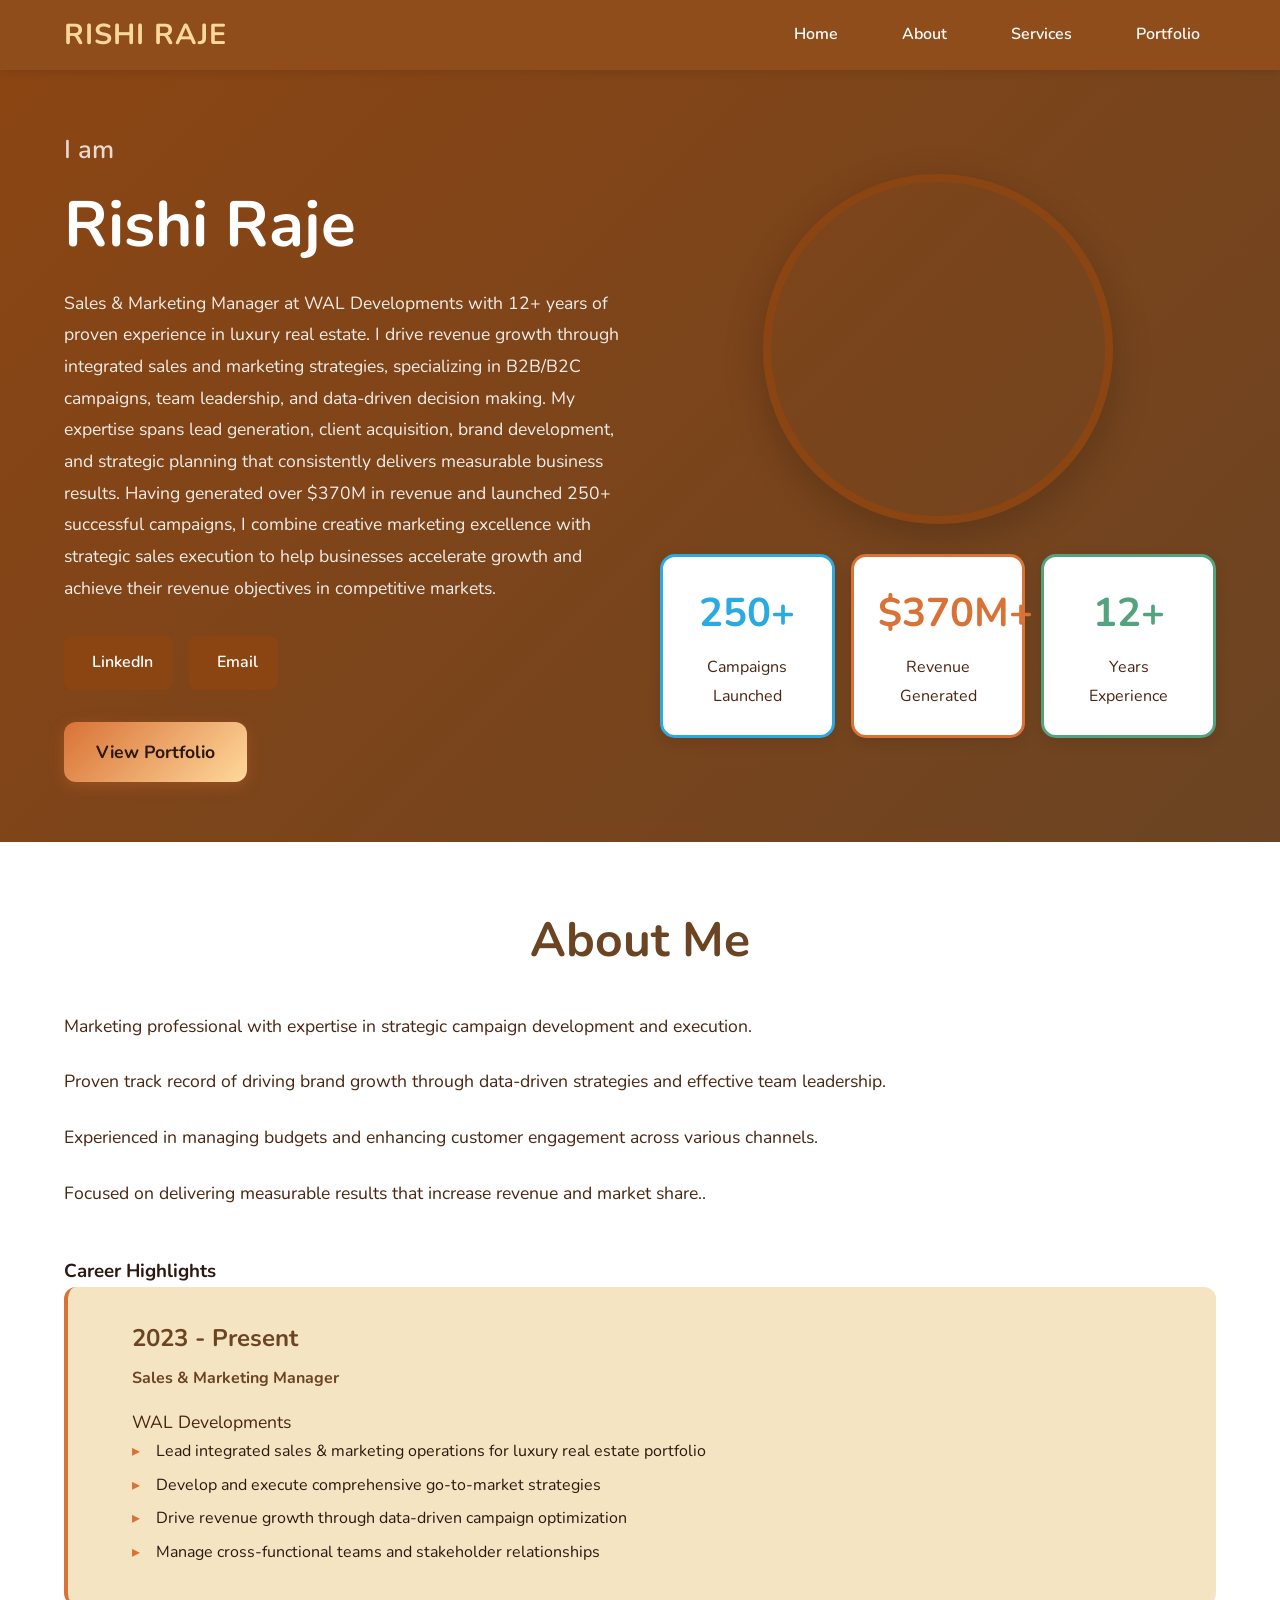
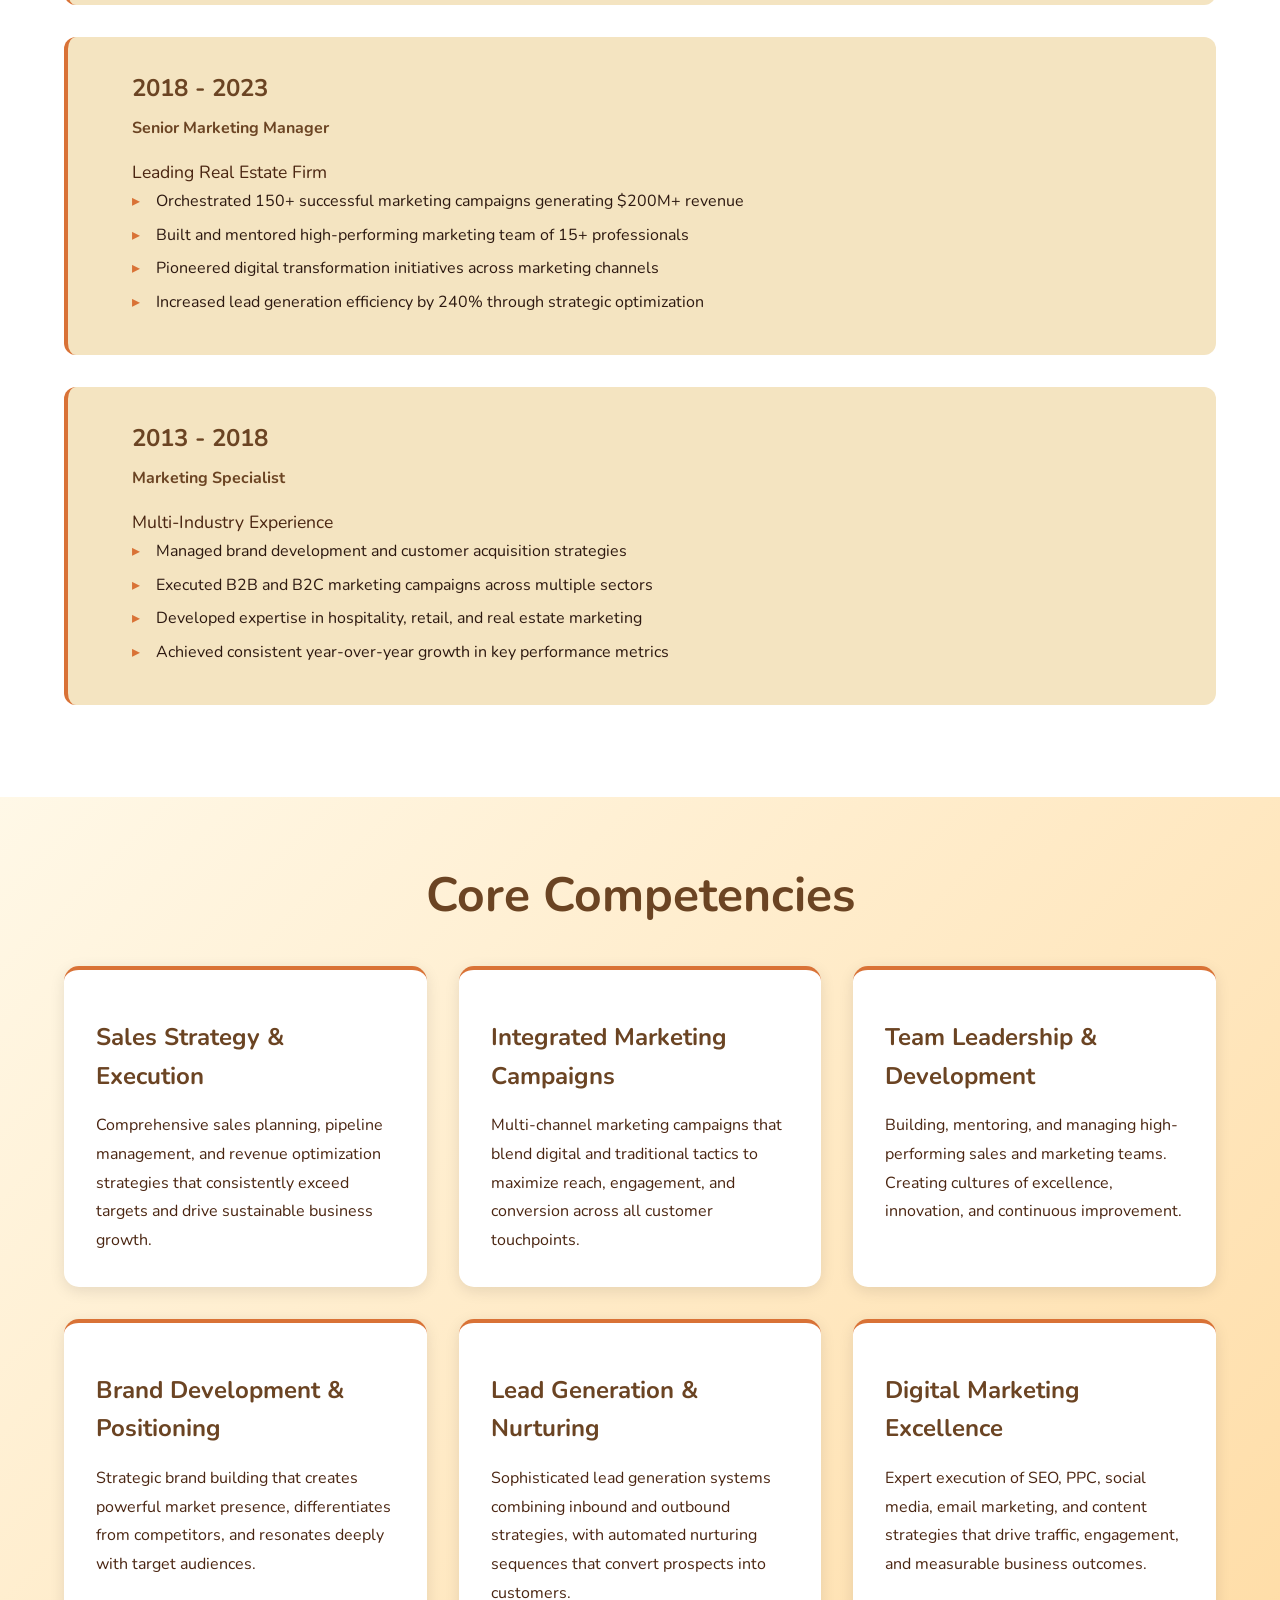
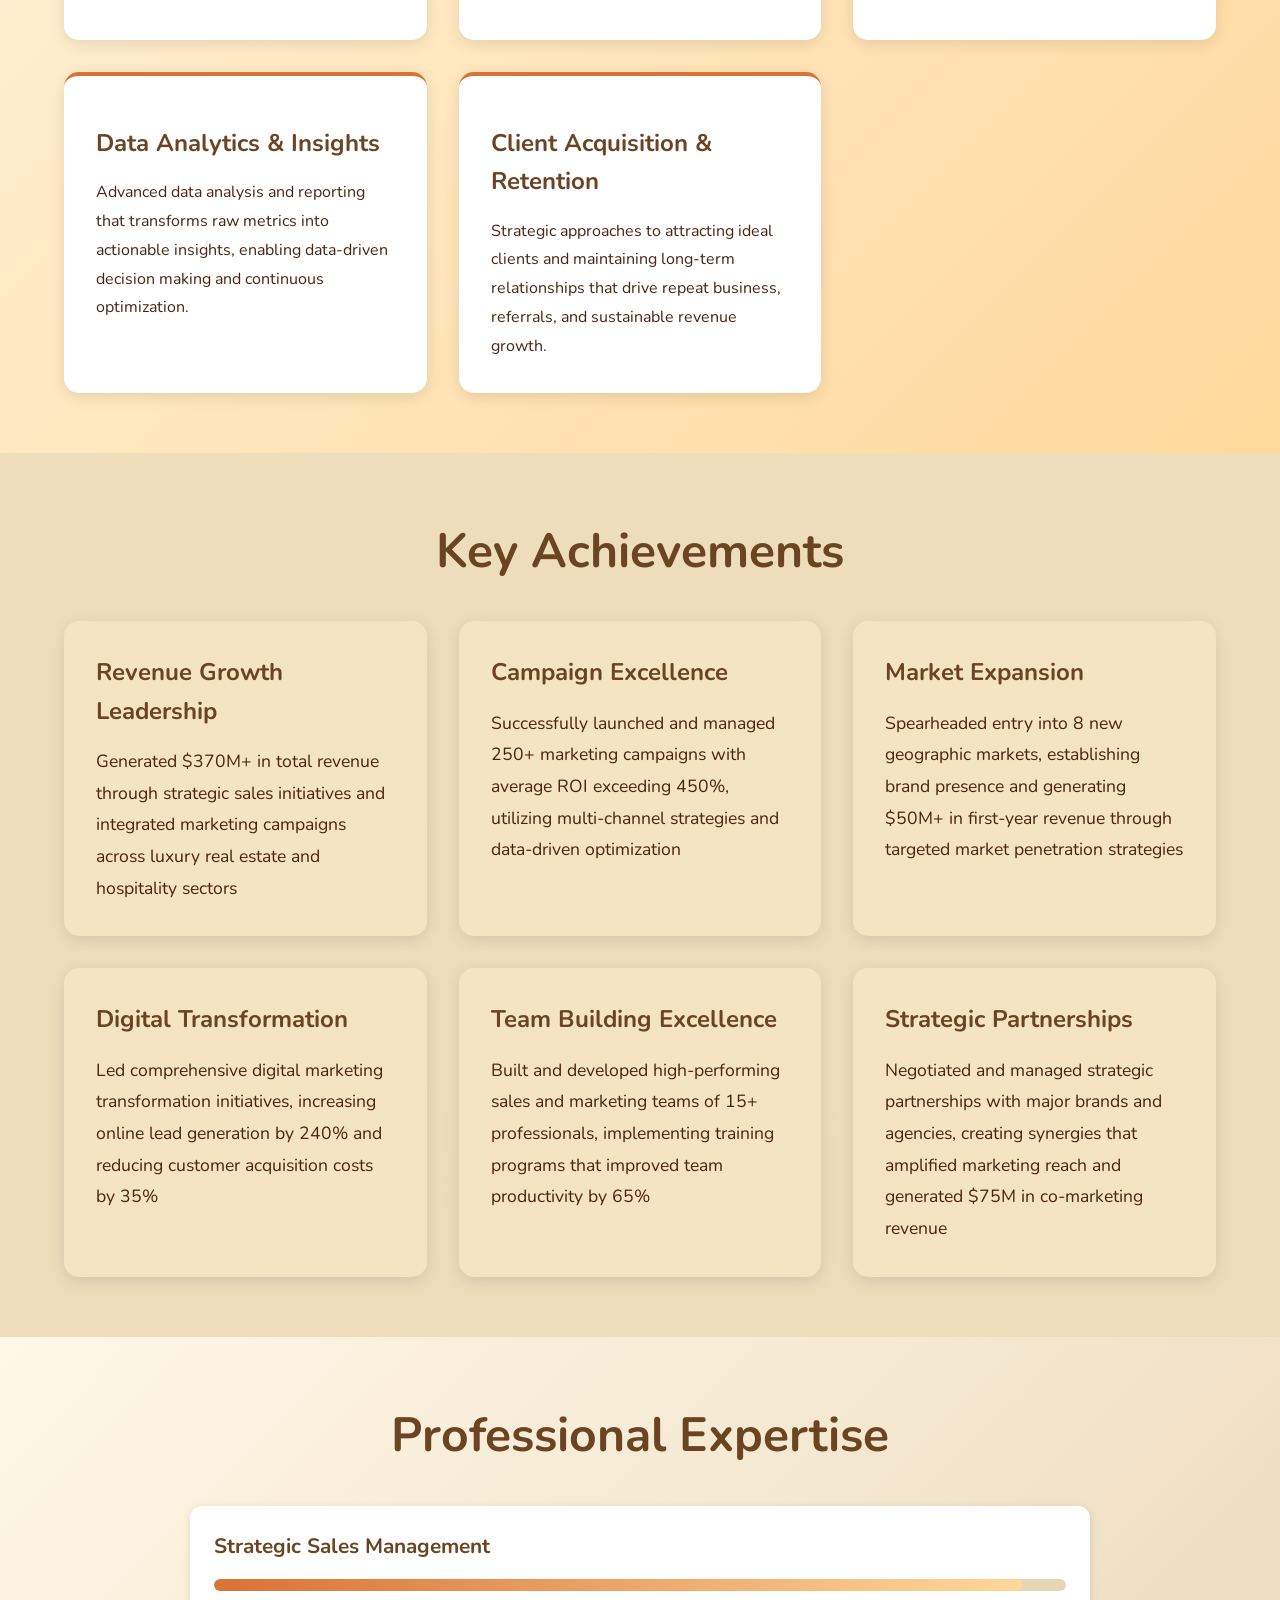
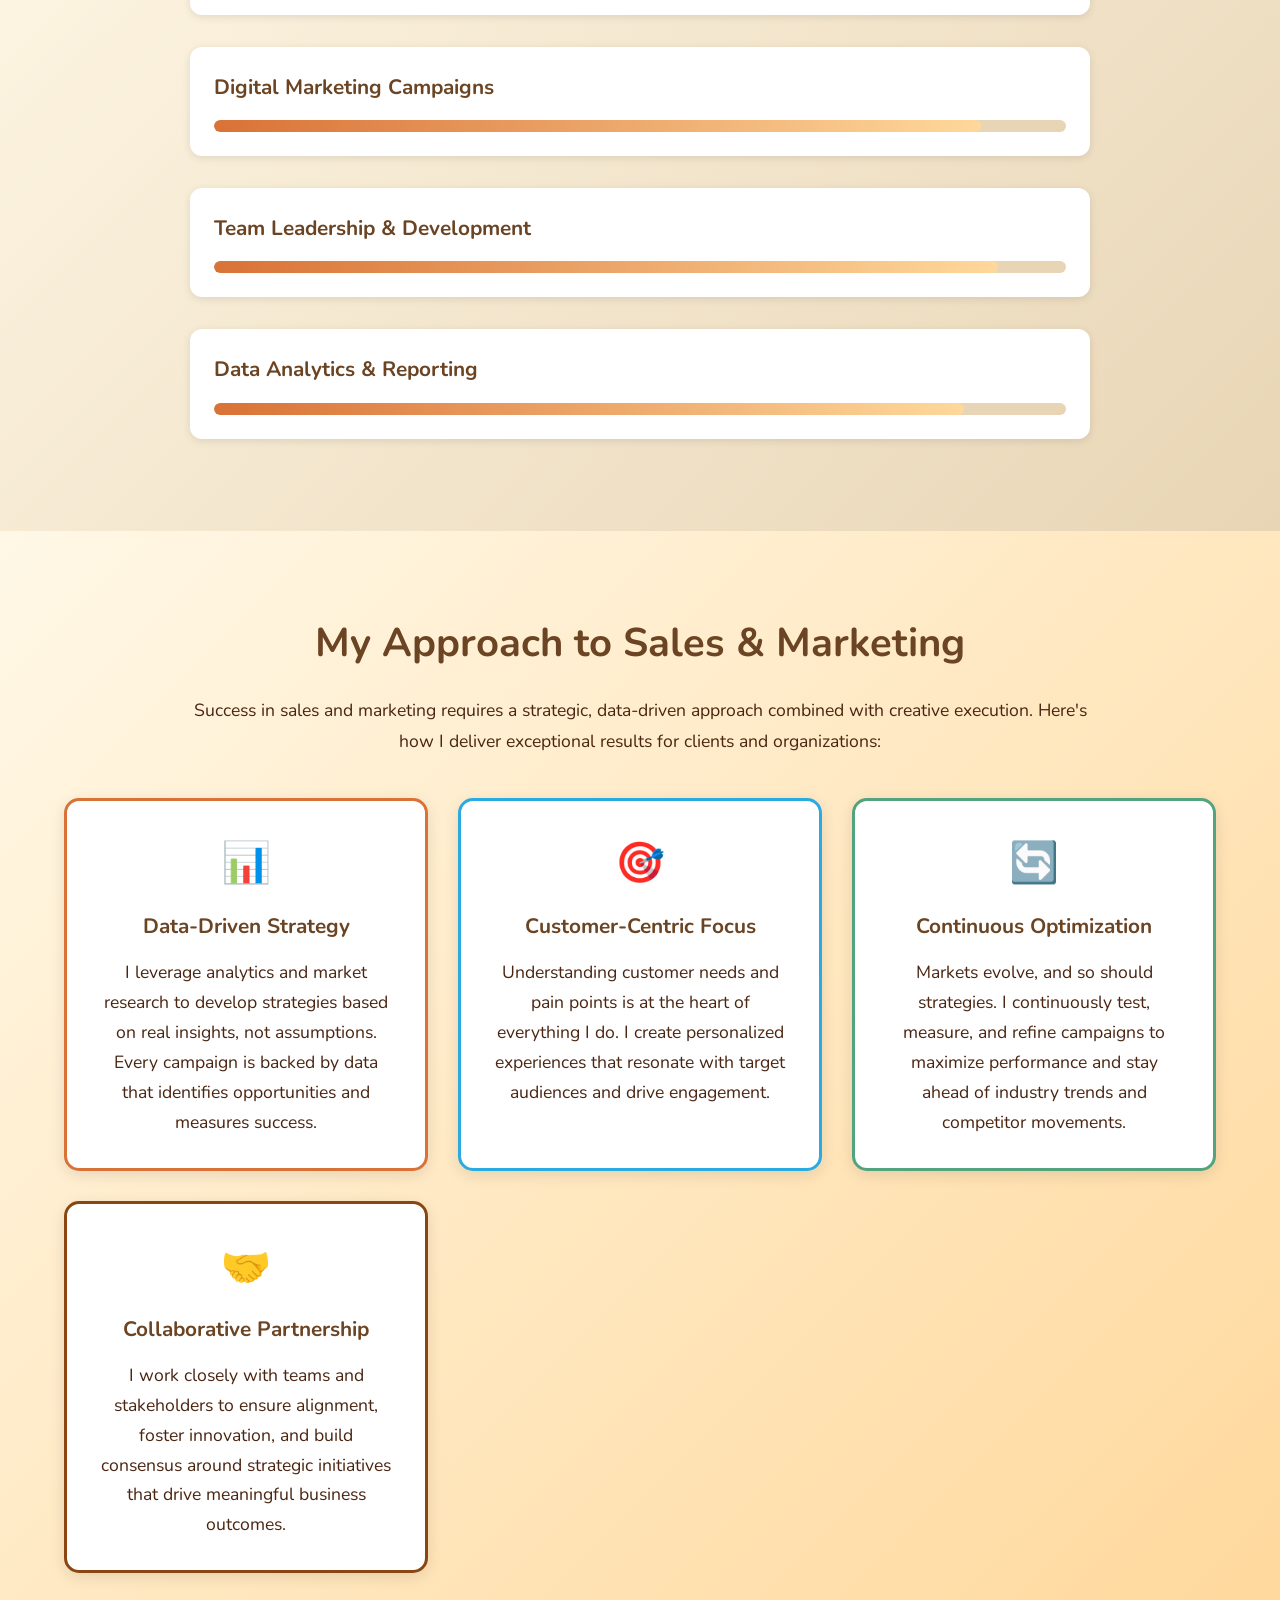
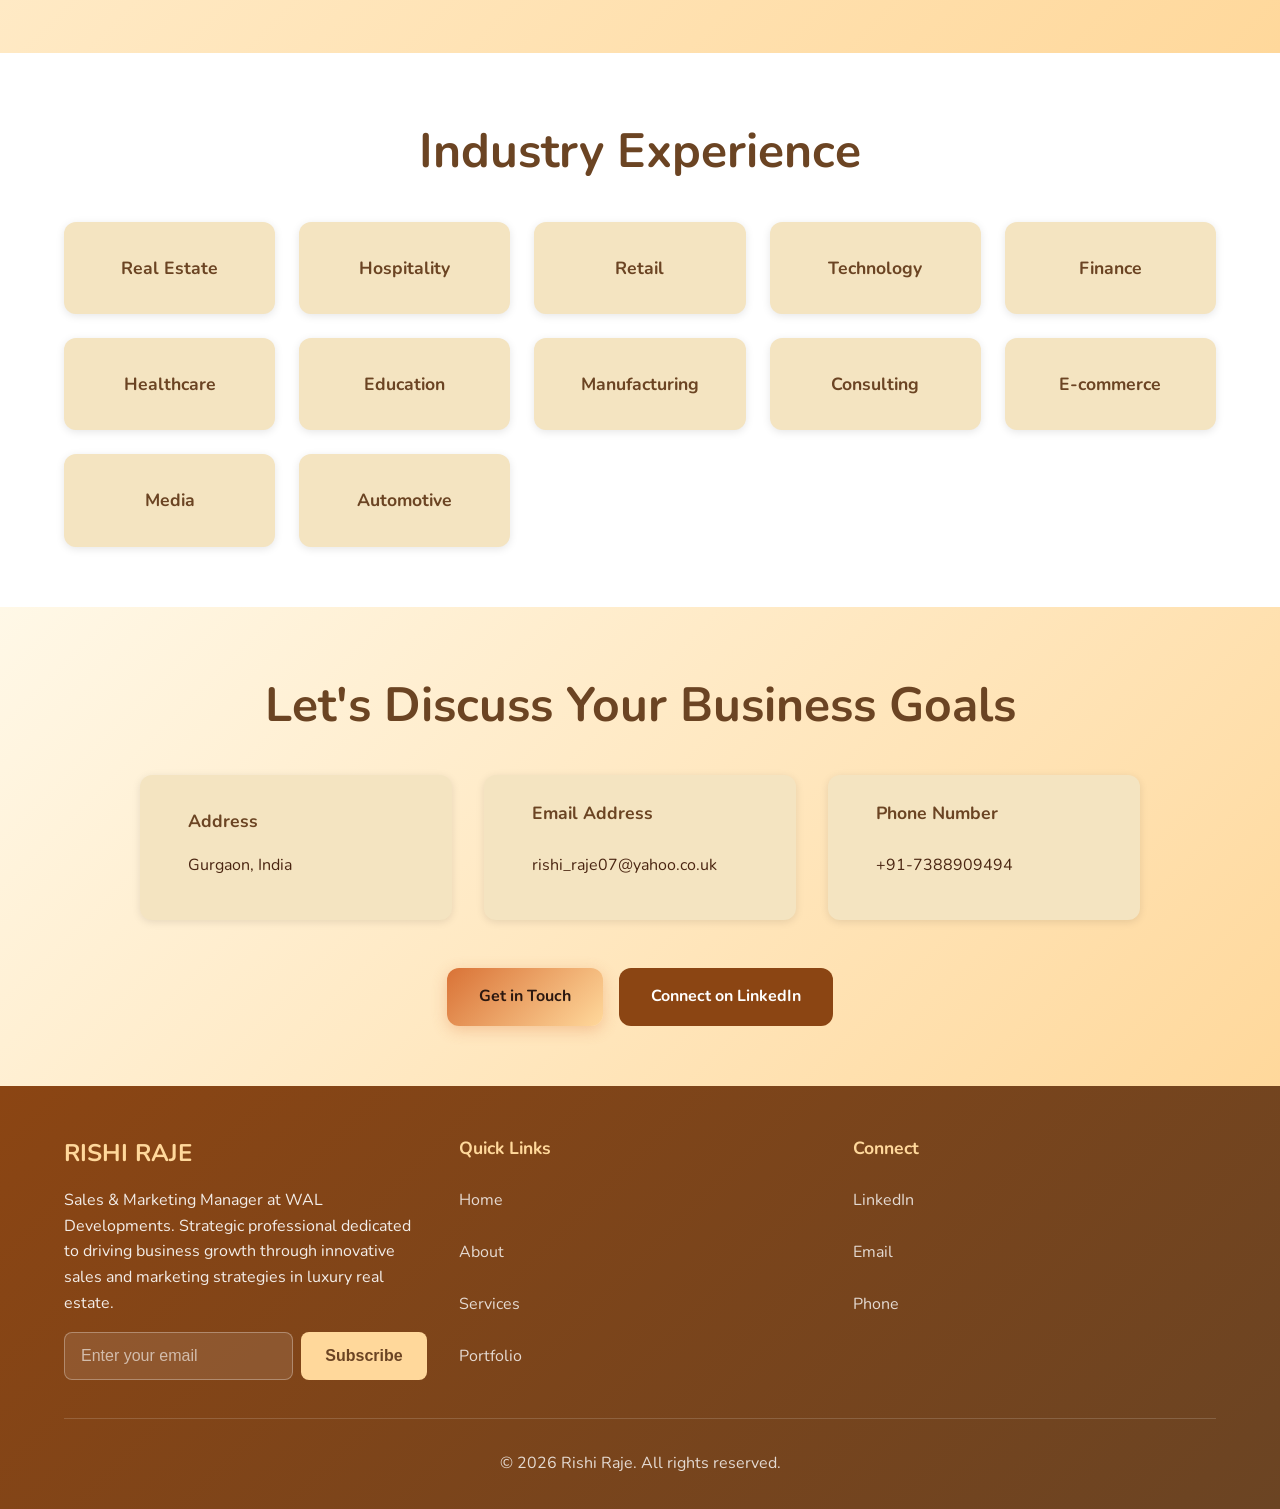
==== commit c7400fb2: "Update index.html" ====
--- a/index.html
+++ b/index.html
@@ -3,6 +3,16 @@
 <head>
     <meta charset="UTF-8">
     <meta name="viewport" content="width=device-width, initial-scale=1.0, maximum-scale=5.0">
+
+    <!-- Google Analytics 4 -->
+    <script async src="https://www.googletagmanager.com/gtag/js?id=G-SJ3HE5475D"></script>
+    <script>
+      window.dataLayer = window.dataLayer || [];
+      function gtag(){dataLayer.push(arguments);}
+      gtag('js', new Date());
+      gtag('config', 'G-SJ3HE5475D');
+    </script>
+    <!-- End Google Analytics -->
     
     <!-- SEO OPTIMIZED Meta Description -->
     <meta name="description" content="Sales & Marketing Manager at WAL Developments. Expert in luxury real estate sales & revenue growth strategies.">
@@ -43,11 +53,11 @@
     
     <title>Rishi Raje - Sales & Marketing Manager | WAL Developments</title>
     
-    <!-- ⚡ PERFORMANCE: Preconnect -->
+    <!--  PERFORMANCE: Preconnect -->
     <link rel="preconnect" href="https://fonts.googleapis.com">
     <link rel="preconnect" href="https://fonts.gstatic.com" crossorigin>
     
-    <!-- ⚡ PERFORMANCE: Optimized Fonts - Only 2 weights, display=optional -->
+    <!--  PERFORMANCE: Optimized Fonts - Only 2 weights, display=optional -->
     <link rel="preload" href="https://fonts.googleapis.com/css2?family=Nunito:wght@400;700&display=optional" as="style" onload="this.onload=null;this.rel='stylesheet'">
     <noscript><link href="https://fonts.googleapis.com/css2?family=Nunito:wght@400;700&display=optional" rel="stylesheet"></noscript>
     
@@ -135,13 +145,13 @@
         <div class="about-content">
             <div class="about-text">
                 <h2>About Me</h2>
-                <p>I'm a results-driven Sales & Marketing Manager at WAL Developments, bringing over 12 years of comprehensive experience in luxury real estate. My career has been defined by a proven track record of driving revenue growth, building high-performing teams, and executing innovative marketing strategies that deliver measurable business impact.</p>
+                <p>Marketing professional with expertise in strategic campaign development and execution.</p>
                 
-                <p>Throughout my career, I've specialized in developing and implementing integrated sales and marketing campaigns that bridge B2B and B2C channels. My approach combines strategic thinking with hands-on execution, leveraging data analytics to optimize performance and maximize ROI. I've successfully generated over $370M in revenue and launched 250+ marketing campaigns across diverse industries.</p>
+                <p>Proven track record of driving brand growth through data-driven strategies and effective team leadership.</p>
                 
-                <p>My expertise spans the full spectrum of modern sales and marketing: from digital campaign management and lead generation to brand development and customer acquisition. I excel at identifying market opportunities, crafting compelling value propositions, and building strategies that resonate with target audiences. My leadership style focuses on empowering teams, fostering innovation, and creating cultures of excellence and accountability.</p>
+                <p>Experienced in managing budgets and enhancing customer engagement across various channels.</p>
                 
-                <p>What sets me apart is my ability to blend creative marketing excellence with strategic sales execution. I understand that successful business growth requires more than just great campaigns—it demands a deep understanding of customer psychology, market dynamics, and competitive positioning. Whether it's entering new markets, launching products, or scaling operations, I bring a comprehensive toolkit of strategies proven to drive results in today's competitive landscape.</p>
+                <p>Focused on delivering measurable results that increase revenue and market share..</p>
             </div>
             <div class="timeline">
                 <h3>Career Highlights</h3>
@@ -448,5 +458,6 @@
     
     <!-- Main JavaScript -->
     <script src="script.js"></script>
+    <script src="analytics.js"></script>
 </body>
 </html>
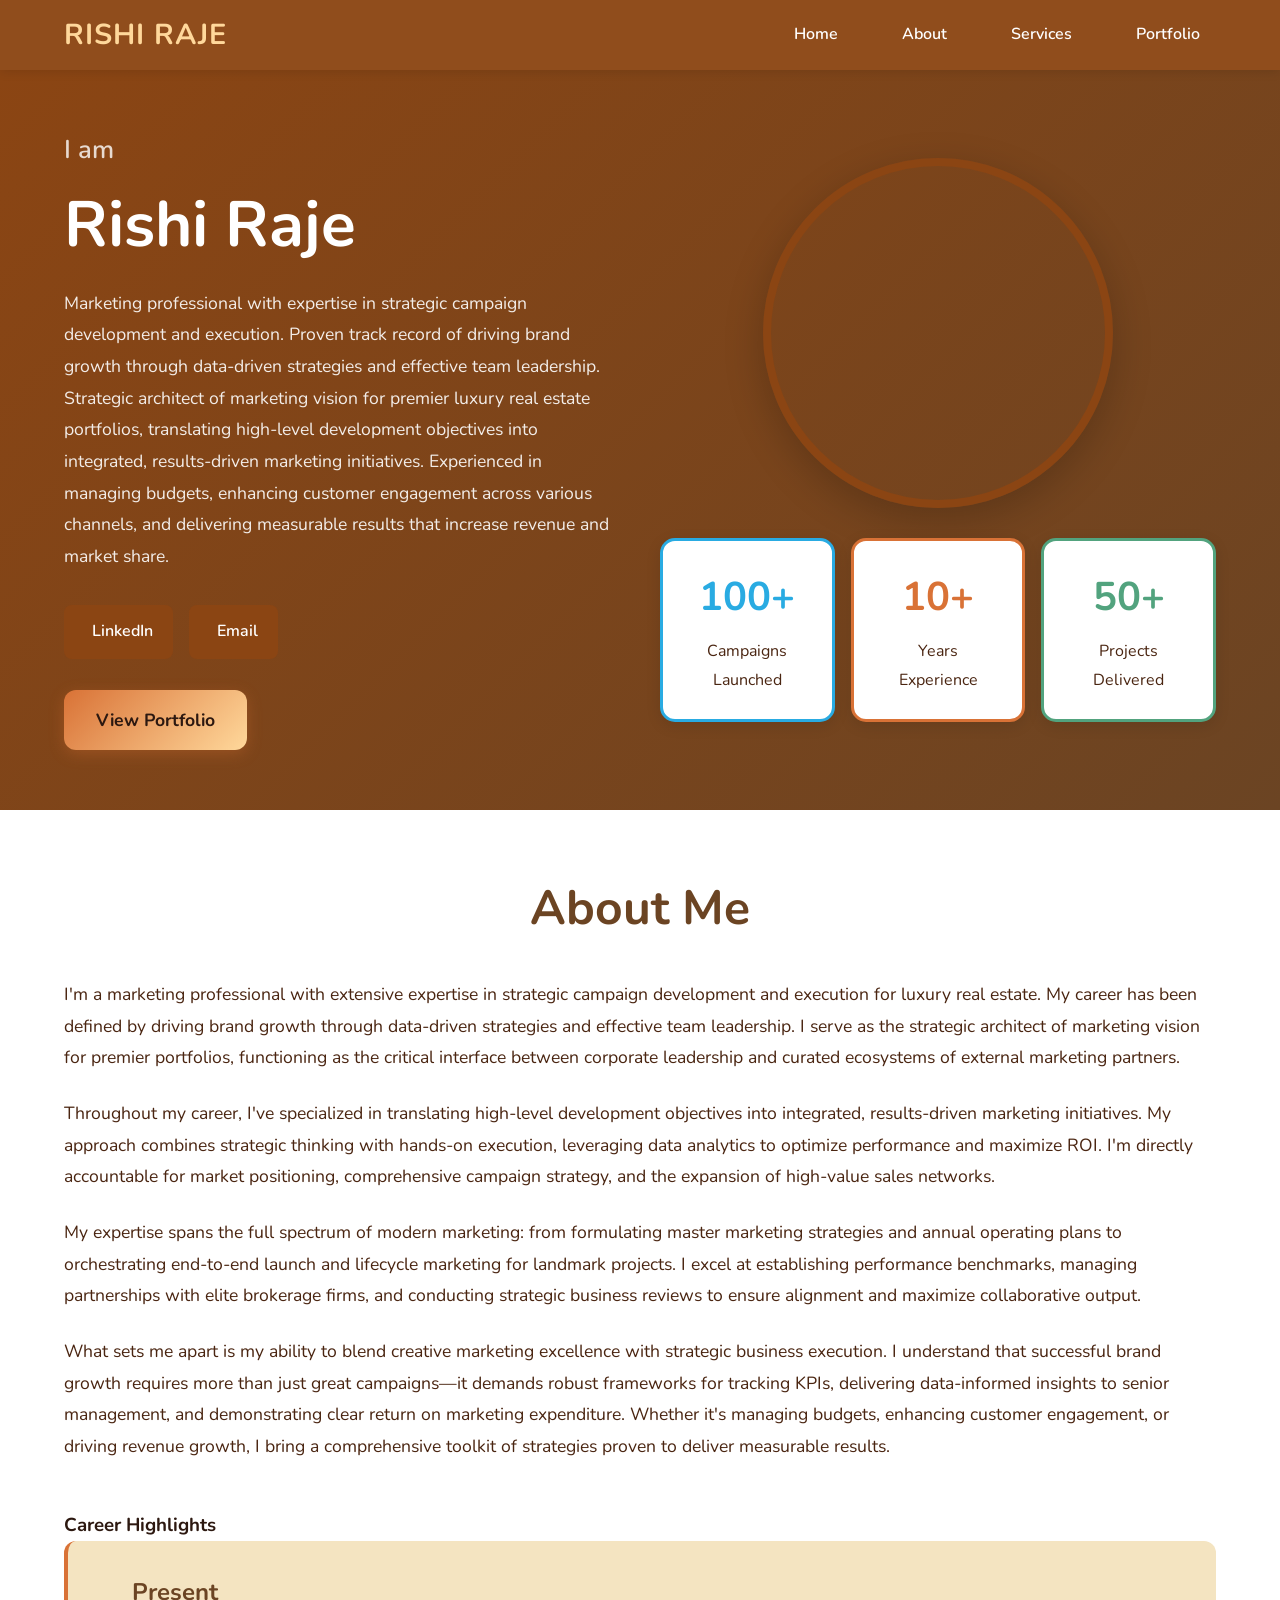
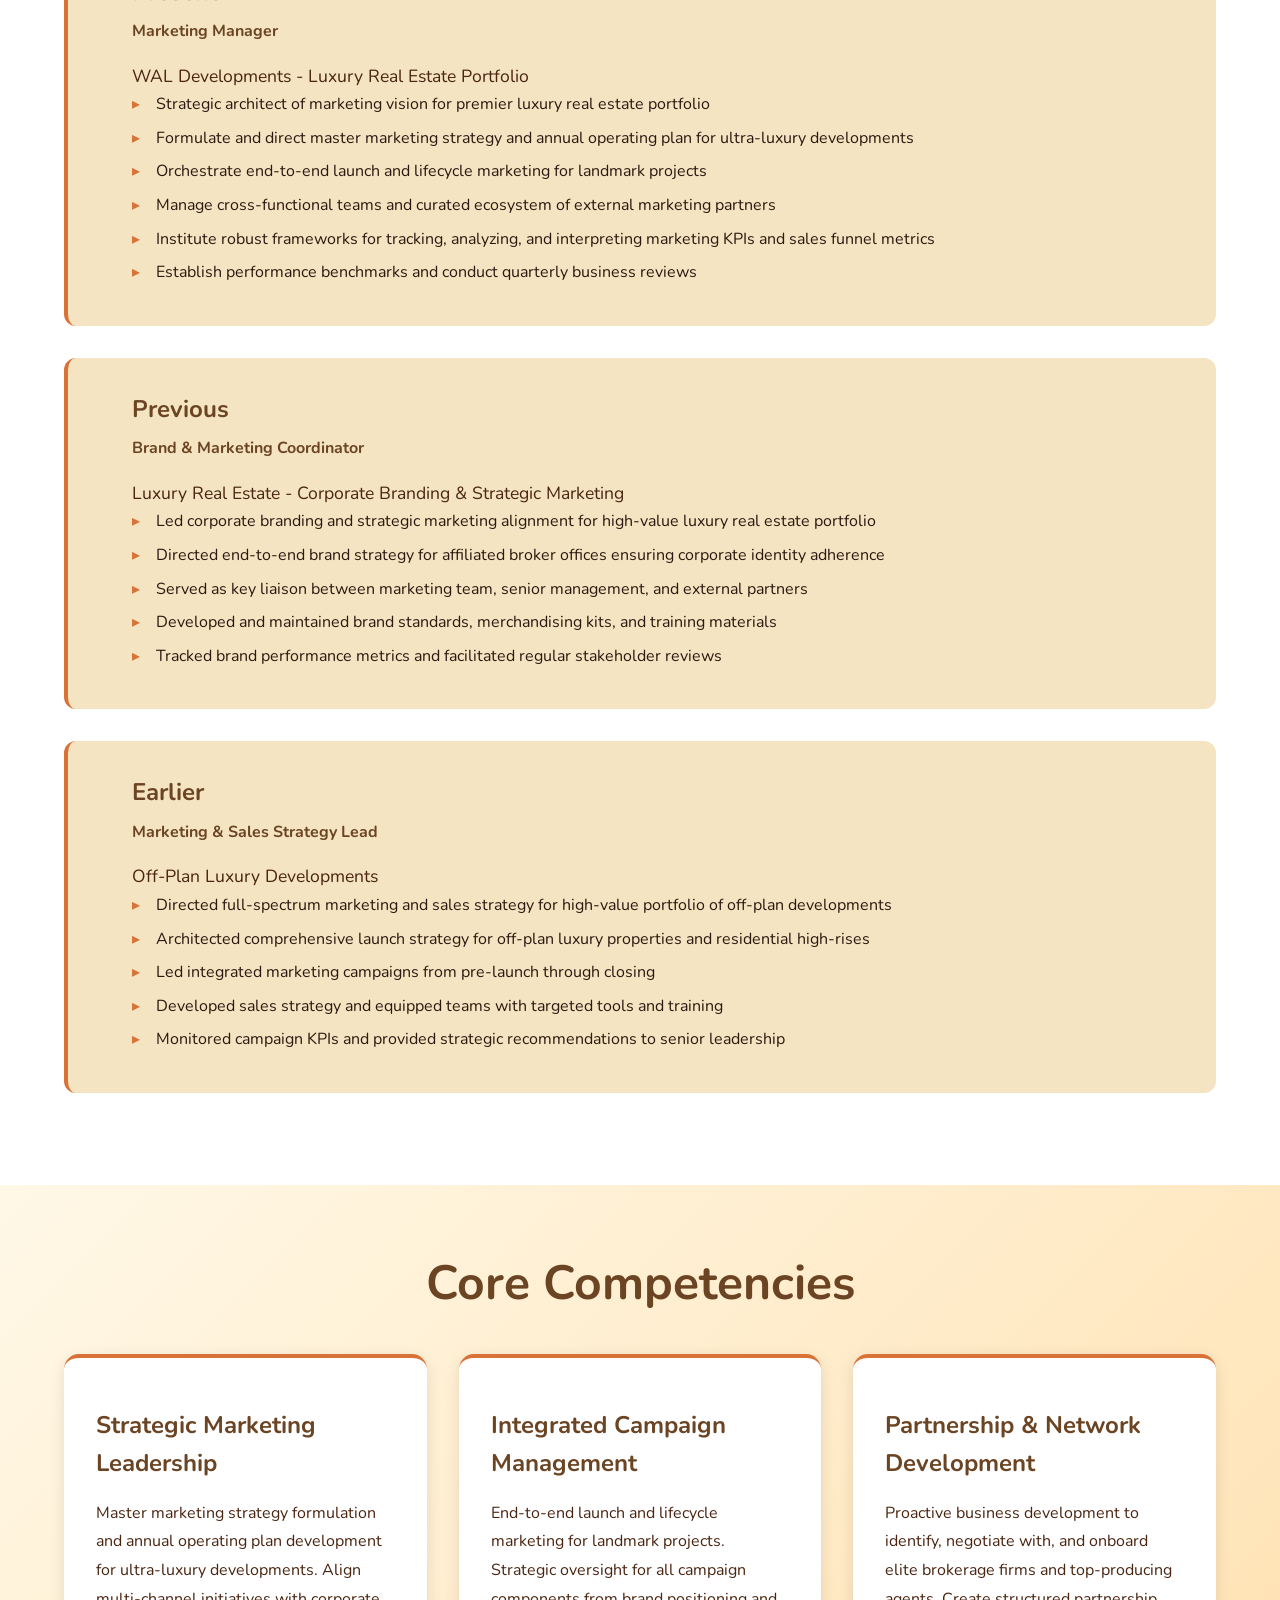
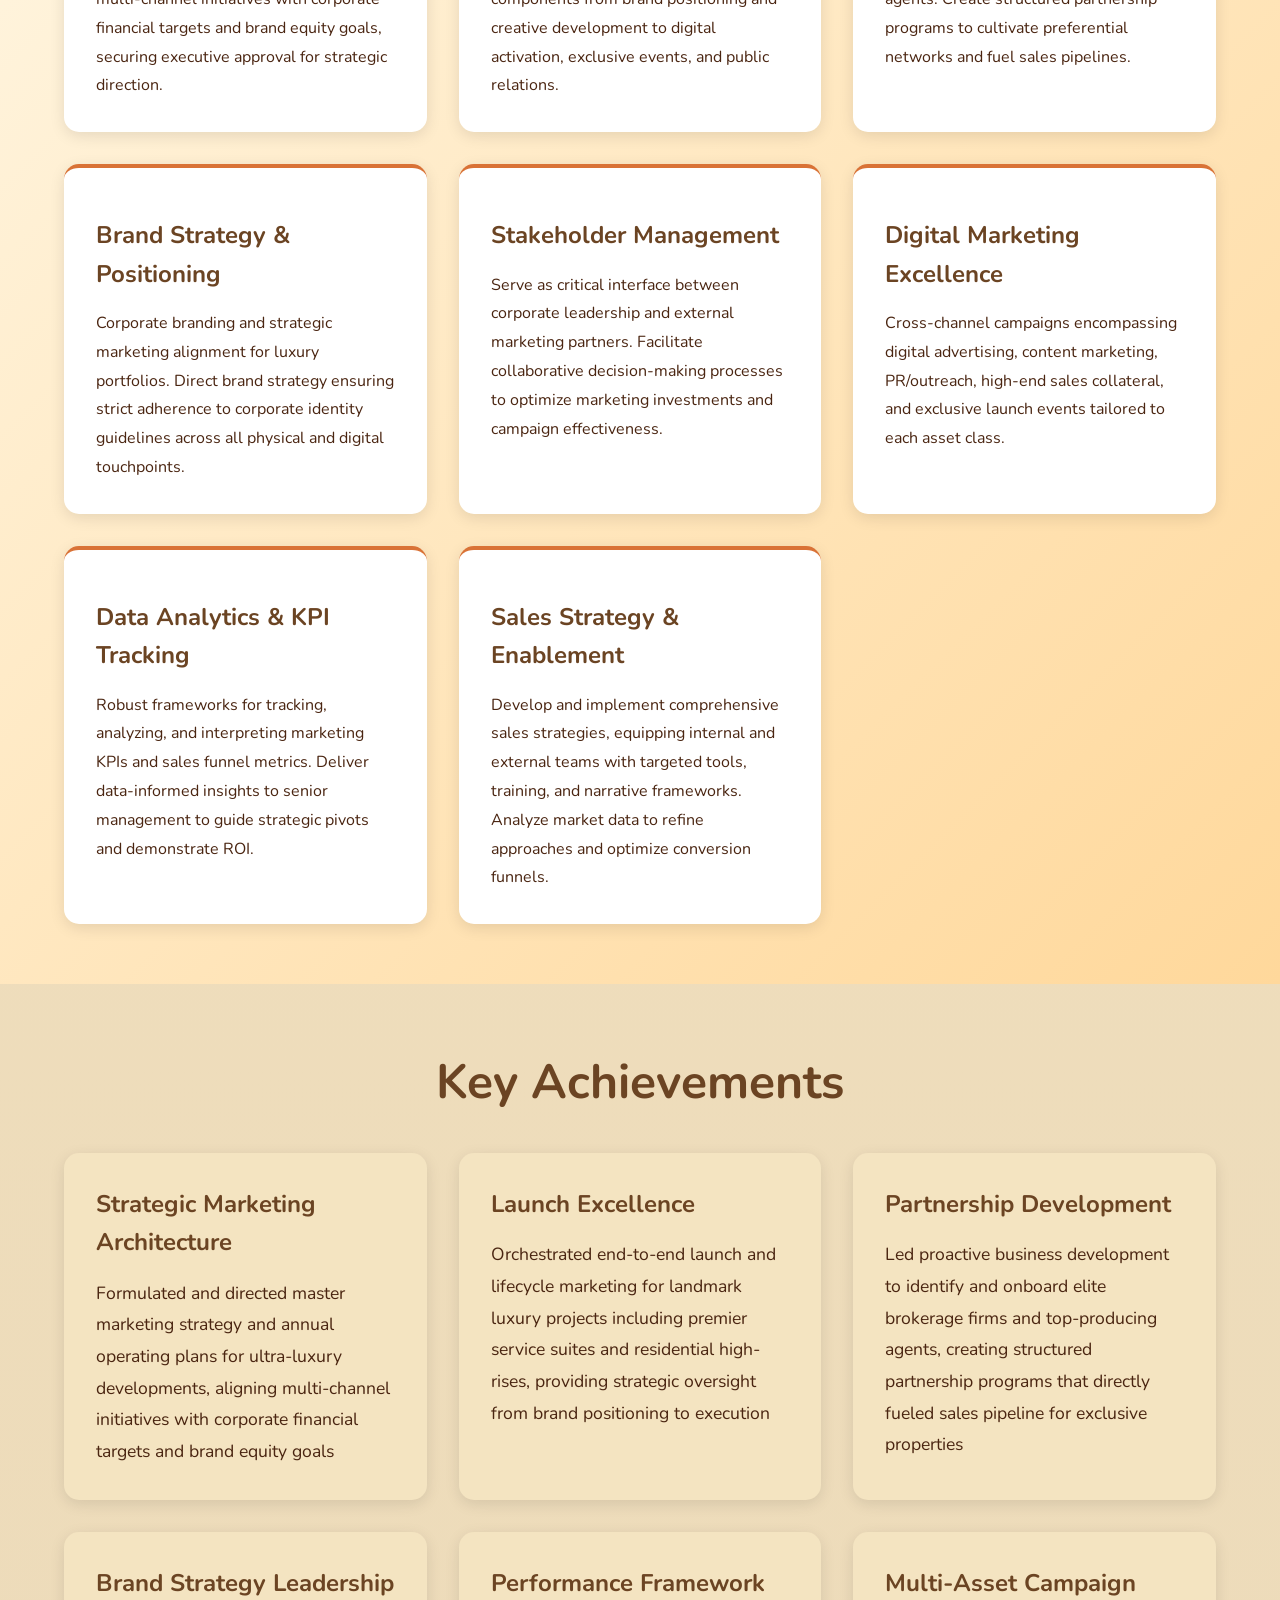
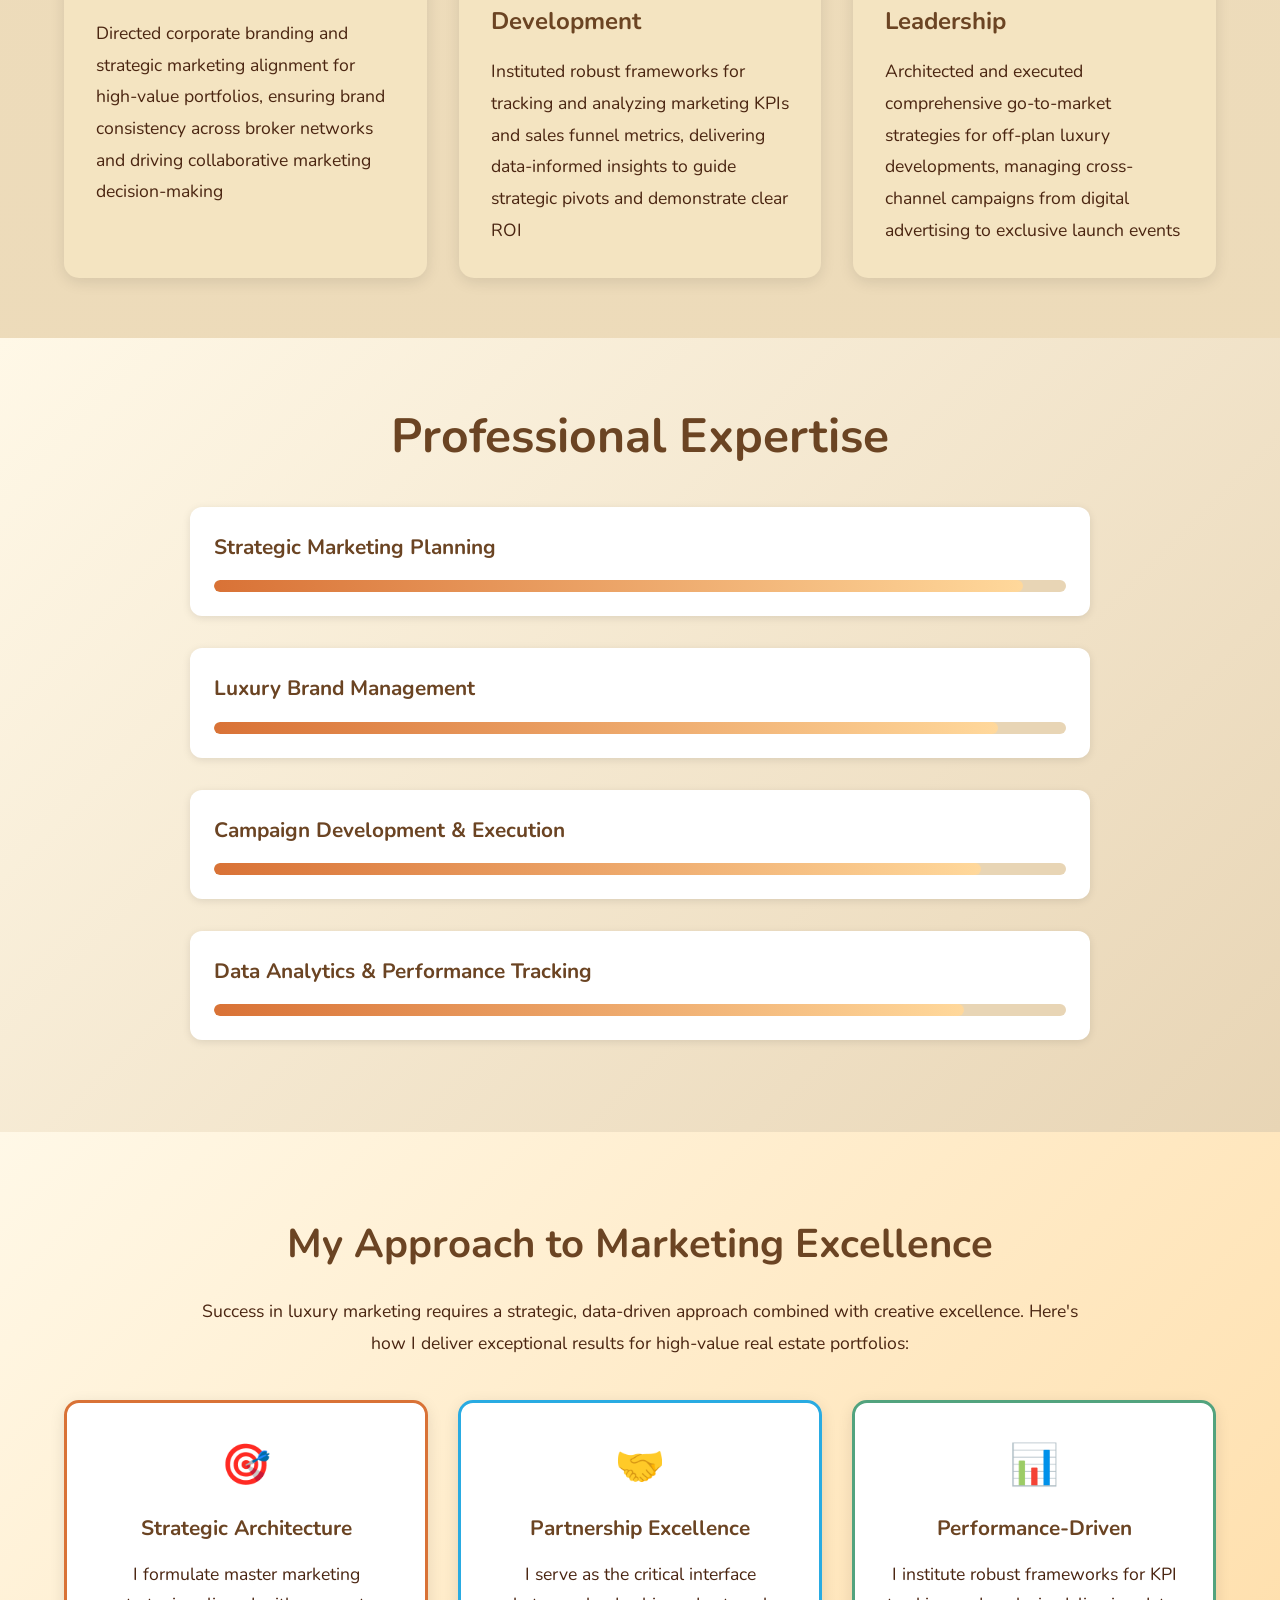
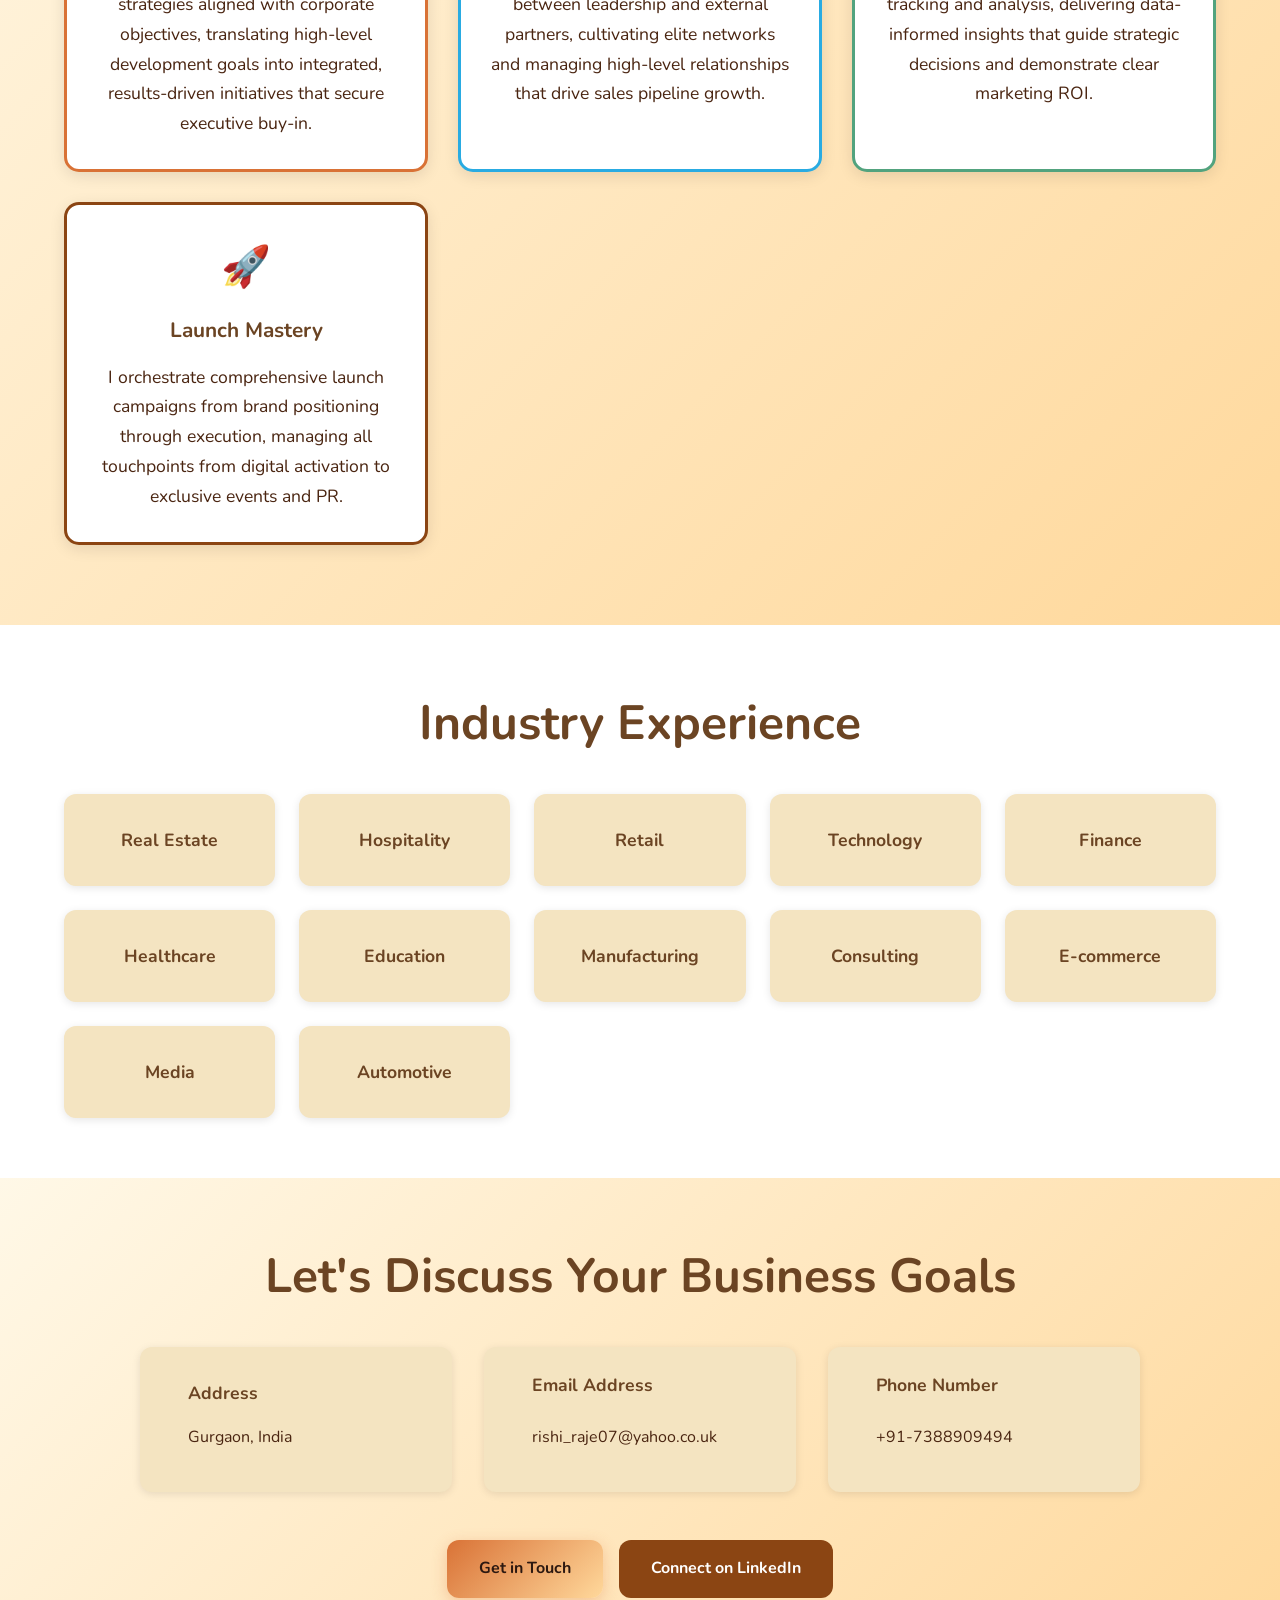
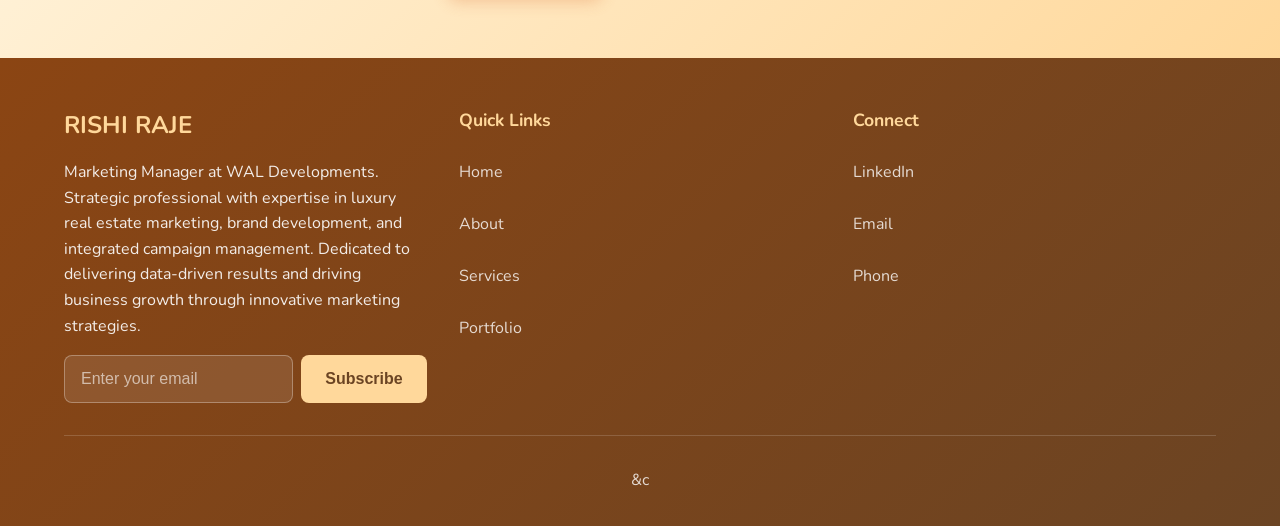
==== commit 6fa9eb38: "Update index.html" ====
--- a/index.html
+++ b/index.html
@@ -3,16 +3,6 @@
 <head>
     <meta charset="UTF-8">
     <meta name="viewport" content="width=device-width, initial-scale=1.0, maximum-scale=5.0">
-
-    <!-- Google Analytics 4 -->
-    <script async src="https://www.googletagmanager.com/gtag/js?id=G-SJ3HE5475D"></script>
-    <script>
-      window.dataLayer = window.dataLayer || [];
-      function gtag(){dataLayer.push(arguments);}
-      gtag('js', new Date());
-      gtag('config', 'G-SJ3HE5475D');
-    </script>
-    <!-- End Google Analytics -->
     
     <!-- SEO OPTIMIZED Meta Description -->
     <meta name="description" content="Sales & Marketing Manager at WAL Developments. Expert in luxury real estate sales & revenue growth strategies.">
@@ -53,11 +43,11 @@
     
     <title>Rishi Raje - Sales & Marketing Manager | WAL Developments</title>
     
-    <!--  PERFORMANCE: Preconnect -->
+    <!-- ⚡ PERFORMANCE: Preconnect -->
     <link rel="preconnect" href="https://fonts.googleapis.com">
     <link rel="preconnect" href="https://fonts.gstatic.com" crossorigin>
     
-    <!--  PERFORMANCE: Optimized Fonts - Only 2 weights, display=optional -->
+    <!-- ⚡ PERFORMANCE: Optimized Fonts - Only 2 weights, display=optional -->
     <link rel="preload" href="https://fonts.googleapis.com/css2?family=Nunito:wght@400;700&display=optional" as="style" onload="this.onload=null;this.rel='stylesheet'">
     <noscript><link href="https://fonts.googleapis.com/css2?family=Nunito:wght@400;700&display=optional" rel="stylesheet"></noscript>
     
@@ -108,7 +98,7 @@
         <div class="hero-content">
             <h3>I am</h3>
             <h1>Rishi Raje</h1>
-            <p>Sales & Marketing Manager at WAL Developments with 12+ years of proven experience in luxury real estate. I drive revenue growth through integrated sales and marketing strategies, specializing in B2B/B2C campaigns, team leadership, and data-driven decision making. My expertise spans lead generation, client acquisition, brand development, and strategic planning that consistently delivers measurable business results. Having generated over $370M in revenue and launched 250+ successful campaigns, I combine creative marketing excellence with strategic sales execution to help businesses accelerate growth and achieve their revenue objectives in competitive markets.</p>
+            <p>Marketing professional with expertise in strategic campaign development and execution. Proven track record of driving brand growth through data-driven strategies and effective team leadership. Strategic architect of marketing vision for premier luxury real estate portfolios, translating high-level development objectives into integrated, results-driven marketing initiatives. Experienced in managing budgets, enhancing customer engagement across various channels, and delivering measurable results that increase revenue and market share.</p>
             <div class="social-links">
                 <a href="https://www.linkedin.com/in/rishiraje" target="_blank" rel="noopener noreferrer" class="social-btn">
                     <i class="fab fa-linkedin"></i> LinkedIn
@@ -125,16 +115,16 @@
             </div>
             <div class="stats-cards">
                 <div class="stat-card blue">
-                    <h2>250+</h2>
+                    <h2>100+</h2>
                     <p>Campaigns Launched</p>
                 </div>
                 <div class="stat-card orange">
-                    <h2>$370M+</h2>
-                    <p>Revenue Generated</p>
+                    <h2>10+</h2>
+                    <p>Years Experience</p>
                 </div>
                 <div class="stat-card green">
-                    <h2>12+</h2>
-                    <p>Years Experience</p>
+                    <h2>50+</h2>
+                    <p>Projects Delivered</p>
                 </div>
             </div>
         </div>
@@ -145,55 +135,59 @@
         <div class="about-content">
             <div class="about-text">
                 <h2>About Me</h2>
-                <p>Marketing professional with expertise in strategic campaign development and execution.</p>
+                <p>I'm a marketing professional with extensive expertise in strategic campaign development and execution for luxury real estate. My career has been defined by driving brand growth through data-driven strategies and effective team leadership. I serve as the strategic architect of marketing vision for premier portfolios, functioning as the critical interface between corporate leadership and curated ecosystems of external marketing partners.</p>
                 
-                <p>Proven track record of driving brand growth through data-driven strategies and effective team leadership.</p>
+                <p>Throughout my career, I've specialized in translating high-level development objectives into integrated, results-driven marketing initiatives. My approach combines strategic thinking with hands-on execution, leveraging data analytics to optimize performance and maximize ROI. I'm directly accountable for market positioning, comprehensive campaign strategy, and the expansion of high-value sales networks.</p>
                 
-                <p>Experienced in managing budgets and enhancing customer engagement across various channels.</p>
+                <p>My expertise spans the full spectrum of modern marketing: from formulating master marketing strategies and annual operating plans to orchestrating end-to-end launch and lifecycle marketing for landmark projects. I excel at establishing performance benchmarks, managing partnerships with elite brokerage firms, and conducting strategic business reviews to ensure alignment and maximize collaborative output.</p>
                 
-                <p>Focused on delivering measurable results that increase revenue and market share..</p>
+                <p>What sets me apart is my ability to blend creative marketing excellence with strategic business execution. I understand that successful brand growth requires more than just great campaigns—it demands robust frameworks for tracking KPIs, delivering data-informed insights to senior management, and demonstrating clear return on marketing expenditure. Whether it's managing budgets, enhancing customer engagement, or driving revenue growth, I bring a comprehensive toolkit of strategies proven to deliver measurable results.</p>
             </div>
             <div class="timeline">
                 <h3>Career Highlights</h3>
                 <div class="timeline-item">
                     <div class="timeline-dot"></div>
                     <div class="timeline-content">
-                        <h4>2023 - Present</h4>
-                        <h5>Sales & Marketing Manager</h5>
-                        <p>WAL Developments</p>
+                        <h4>Present</h4>
+                        <h5>Marketing Manager</h5>
+                        <p>WAL Developments - Luxury Real Estate Portfolio</p>
                         <ul>
-                            <li>Lead integrated sales & marketing operations for luxury real estate portfolio</li>
-                            <li>Develop and execute comprehensive go-to-market strategies</li>
-                            <li>Drive revenue growth through data-driven campaign optimization</li>
-                            <li>Manage cross-functional teams and stakeholder relationships</li>
+                            <li>Strategic architect of marketing vision for premier luxury real estate portfolio</li>
+                            <li>Formulate and direct master marketing strategy and annual operating plan for ultra-luxury developments</li>
+                            <li>Orchestrate end-to-end launch and lifecycle marketing for landmark projects</li>
+                            <li>Manage cross-functional teams and curated ecosystem of external marketing partners</li>
+                            <li>Institute robust frameworks for tracking, analyzing, and interpreting marketing KPIs and sales funnel metrics</li>
+                            <li>Establish performance benchmarks and conduct quarterly business reviews</li>
                         </ul>
                     </div>
                 </div>
                 <div class="timeline-item">
                     <div class="timeline-dot"></div>
                     <div class="timeline-content">
-                        <h4>2018 - 2023</h4>
-                        <h5>Senior Marketing Manager</h5>
-                        <p>Leading Real Estate Firm</p>
+                        <h4>Previous</h4>
+                        <h5>Brand & Marketing Coordinator</h5>
+                        <p>Luxury Real Estate - Corporate Branding & Strategic Marketing</p>
                         <ul>
-                            <li>Orchestrated 150+ successful marketing campaigns generating $200M+ revenue</li>
-                            <li>Built and mentored high-performing marketing team of 15+ professionals</li>
-                            <li>Pioneered digital transformation initiatives across marketing channels</li>
-                            <li>Increased lead generation efficiency by 240% through strategic optimization</li>
+                            <li>Led corporate branding and strategic marketing alignment for high-value luxury real estate portfolio</li>
+                            <li>Directed end-to-end brand strategy for affiliated broker offices ensuring corporate identity adherence</li>
+                            <li>Served as key liaison between marketing team, senior management, and external partners</li>
+                            <li>Developed and maintained brand standards, merchandising kits, and training materials</li>
+                            <li>Tracked brand performance metrics and facilitated regular stakeholder reviews</li>
                         </ul>
                     </div>
                 </div>
                 <div class="timeline-item">
                     <div class="timeline-dot"></div>
                     <div class="timeline-content">
-                        <h4>2013 - 2018</h4>
-                        <h5>Marketing Specialist</h5>
-                        <p>Multi-Industry Experience</p>
+                        <h4>Earlier</h4>
+                        <h5>Marketing & Sales Strategy Lead</h5>
+                        <p>Off-Plan Luxury Developments</p>
                         <ul>
-                            <li>Managed brand development and customer acquisition strategies</li>
-                            <li>Executed B2B and B2C marketing campaigns across multiple sectors</li>
-                            <li>Developed expertise in hospitality, retail, and real estate marketing</li>
-                            <li>Achieved consistent year-over-year growth in key performance metrics</li>
+                            <li>Directed full-spectrum marketing and sales strategy for high-value portfolio of off-plan developments</li>
+                            <li>Architected comprehensive launch strategy for off-plan luxury properties and residential high-rises</li>
+                            <li>Led integrated marketing campaigns from pre-launch through closing</li>
+                            <li>Developed sales strategy and equipped teams with targeted tools and training</li>
+                            <li>Monitored campaign KPIs and provided strategic recommendations to senior leadership</li>
                         </ul>
                     </div>
                 </div>
@@ -207,43 +201,43 @@
         <div class="services-grid">
             <div class="service-card">
                 <div class="service-icon"><i class="fas fa-chart-line"></i></div>
-                <h3>Sales Strategy & Execution</h3>
-                <p>Comprehensive sales planning, pipeline management, and revenue optimization strategies that consistently exceed targets and drive sustainable business growth.</p>
+                <h3>Strategic Marketing Leadership</h3>
+                <p>Master marketing strategy formulation and annual operating plan development for ultra-luxury developments. Align multi-channel initiatives with corporate financial targets and brand equity goals, securing executive approval for strategic direction.</p>
             </div>
             <div class="service-card">
                 <div class="service-icon"><i class="fas fa-bullhorn"></i></div>
-                <h3>Integrated Marketing Campaigns</h3>
-                <p>Multi-channel marketing campaigns that blend digital and traditional tactics to maximize reach, engagement, and conversion across all customer touchpoints.</p>
+                <h3>Integrated Campaign Management</h3>
+                <p>End-to-end launch and lifecycle marketing for landmark projects. Strategic oversight for all campaign components from brand positioning and creative development to digital activation, exclusive events, and public relations.</p>
             </div>
             <div class="service-card">
                 <div class="service-icon"><i class="fas fa-users"></i></div>
-                <h3>Team Leadership & Development</h3>
-                <p>Building, mentoring, and managing high-performing sales and marketing teams. Creating cultures of excellence, innovation, and continuous improvement.</p>
+                <h3>Partnership & Network Development</h3>
+                <p>Proactive business development to identify, negotiate with, and onboard elite brokerage firms and top-producing agents. Create structured partnership programs to cultivate preferential networks and fuel sales pipelines.</p>
             </div>
             <div class="service-card">
                 <div class="service-icon"><i class="fas fa-rocket"></i></div>
-                <h3>Brand Development & Positioning</h3>
-                <p>Strategic brand building that creates powerful market presence, differentiates from competitors, and resonates deeply with target audiences.</p>
-            </div>
-            <div class="service-card">
-                <div class="service-icon"><i class="fas fa-magnet"></i></div>
-                <h3>Lead Generation & Nurturing</h3>
-                <p>Sophisticated lead generation systems combining inbound and outbound strategies, with automated nurturing sequences that convert prospects into customers.</p>
+                <h3>Brand Strategy & Positioning</h3>
+                <p>Corporate branding and strategic marketing alignment for luxury portfolios. Direct brand strategy ensuring strict adherence to corporate identity guidelines across all physical and digital touchpoints.</p>
+            </div>
+            <div class="service-card">
+                <div class="service-icon"><i class="fas fa-handshake"></i></div>
+                <h3>Stakeholder Management</h3>
+                <p>Serve as critical interface between corporate leadership and external marketing partners. Facilitate collaborative decision-making processes to optimize marketing investments and campaign effectiveness.</p>
             </div>
             <div class="service-card">
                 <div class="service-icon"><i class="fas fa-laptop-code"></i></div>
                 <h3>Digital Marketing Excellence</h3>
-                <p>Expert execution of SEO, PPC, social media, email marketing, and content strategies that drive traffic, engagement, and measurable business outcomes.</p>
+                <p>Cross-channel campaigns encompassing digital advertising, content marketing, PR/outreach, high-end sales collateral, and exclusive launch events tailored to each asset class.</p>
             </div>
             <div class="service-card">
                 <div class="service-icon"><i class="fas fa-database"></i></div>
-                <h3>Data Analytics & Insights</h3>
-                <p>Advanced data analysis and reporting that transforms raw metrics into actionable insights, enabling data-driven decision making and continuous optimization.</p>
-            </div>
-            <div class="service-card">
-                <div class="service-icon"><i class="fas fa-handshake"></i></div>
-                <h3>Client Acquisition & Retention</h3>
-                <p>Strategic approaches to attracting ideal clients and maintaining long-term relationships that drive repeat business, referrals, and sustainable revenue growth.</p>
+                <h3>Data Analytics & KPI Tracking</h3>
+                <p>Robust frameworks for tracking, analyzing, and interpreting marketing KPIs and sales funnel metrics. Deliver data-informed insights to senior management to guide strategic pivots and demonstrate ROI.</p>
+            </div>
+            <div class="service-card">
+                <div class="service-icon"><i class="fas fa-briefcase"></i></div>
+                <h3>Sales Strategy & Enablement</h3>
+                <p>Develop and implement comprehensive sales strategies, equipping internal and external teams with targeted tools, training, and narrative frameworks. Analyze market data to refine approaches and optimize conversion funnels.</p>
             </div>
         </div>
     </section>
@@ -255,48 +249,48 @@
             <div class="work-item">
                 <div class="work-image">
                     <div class="work-overlay">
-                        <h3>Revenue Growth Leadership</h3>
-                        <p>Generated $370M+ in total revenue through strategic sales initiatives and integrated marketing campaigns across luxury real estate and hospitality sectors</p>
-                    </div>
-                </div>
-            </div>
-            <div class="work-item">
-                <div class="work-image">
-                    <div class="work-overlay">
-                        <h3>Campaign Excellence</h3>
-                        <p>Successfully launched and managed 250+ marketing campaigns with average ROI exceeding 450%, utilizing multi-channel strategies and data-driven optimization</p>
-                    </div>
-                </div>
-            </div>
-            <div class="work-item">
-                <div class="work-image">
-                    <div class="work-overlay">
-                        <h3>Market Expansion</h3>
-                        <p>Spearheaded entry into 8 new geographic markets, establishing brand presence and generating $50M+ in first-year revenue through targeted market penetration strategies</p>
-                    </div>
-                </div>
-            </div>
-            <div class="work-item">
-                <div class="work-image">
-                    <div class="work-overlay">
-                        <h3>Digital Transformation</h3>
-                        <p>Led comprehensive digital marketing transformation initiatives, increasing online lead generation by 240% and reducing customer acquisition costs by 35%</p>
-                    </div>
-                </div>
-            </div>
-            <div class="work-item">
-                <div class="work-image">
-                    <div class="work-overlay">
-                        <h3>Team Building Excellence</h3>
-                        <p>Built and developed high-performing sales and marketing teams of 15+ professionals, implementing training programs that improved team productivity by 65%</p>
-                    </div>
-                </div>
-            </div>
-            <div class="work-item">
-                <div class="work-image">
-                    <div class="work-overlay">
-                        <h3>Strategic Partnerships</h3>
-                        <p>Negotiated and managed strategic partnerships with major brands and agencies, creating synergies that amplified marketing reach and generated $75M in co-marketing revenue</p>
+                        <h3>Strategic Marketing Architecture</h3>
+                        <p>Formulated and directed master marketing strategy and annual operating plans for ultra-luxury developments, aligning multi-channel initiatives with corporate financial targets and brand equity goals</p>
+                    </div>
+                </div>
+            </div>
+            <div class="work-item">
+                <div class="work-image">
+                    <div class="work-overlay">
+                        <h3>Launch Excellence</h3>
+                        <p>Orchestrated end-to-end launch and lifecycle marketing for landmark luxury projects including premier service suites and residential high-rises, providing strategic oversight from brand positioning to execution</p>
+                    </div>
+                </div>
+            </div>
+            <div class="work-item">
+                <div class="work-image">
+                    <div class="work-overlay">
+                        <h3>Partnership Development</h3>
+                        <p>Led proactive business development to identify and onboard elite brokerage firms and top-producing agents, creating structured partnership programs that directly fueled sales pipeline for exclusive properties</p>
+                    </div>
+                </div>
+            </div>
+            <div class="work-item">
+                <div class="work-image">
+                    <div class="work-overlay">
+                        <h3>Brand Strategy Leadership</h3>
+                        <p>Directed corporate branding and strategic marketing alignment for high-value portfolios, ensuring brand consistency across broker networks and driving collaborative marketing decision-making</p>
+                    </div>
+                </div>
+            </div>
+            <div class="work-item">
+                <div class="work-image">
+                    <div class="work-overlay">
+                        <h3>Performance Framework Development</h3>
+                        <p>Instituted robust frameworks for tracking and analyzing marketing KPIs and sales funnel metrics, delivering data-informed insights to guide strategic pivots and demonstrate clear ROI</p>
+                    </div>
+                </div>
+            </div>
+            <div class="work-item">
+                <div class="work-image">
+                    <div class="work-overlay">
+                        <h3>Multi-Asset Campaign Leadership</h3>
+                        <p>Architected and executed comprehensive go-to-market strategies for off-plan luxury developments, managing cross-channel campaigns from digital advertising to exclusive launch events</p>
                     </div>
                 </div>
             </div>
@@ -308,25 +302,25 @@
         <h2>Professional Expertise</h2>
         <div class="skills-container">
             <div class="skill-item">
-                <h3>Strategic Sales Management</h3>
+                <h3>Strategic Marketing Planning</h3>
                 <div class="skill-bar" role="progressbar" aria-valuenow="95" aria-valuemin="0" aria-valuemax="100">
                     <div class="skill-progress" style="width: 95%"></div>
                 </div>
             </div>
             <div class="skill-item">
-                <h3>Digital Marketing Campaigns</h3>
+                <h3>Luxury Brand Management</h3>
+                <div class="skill-bar" role="progressbar" aria-valuenow="92" aria-valuemin="0" aria-valuemax="100">
+                    <div class="skill-progress" style="width: 92%"></div>
+                </div>
+            </div>
+            <div class="skill-item">
+                <h3>Campaign Development & Execution</h3>
                 <div class="skill-bar" role="progressbar" aria-valuenow="90" aria-valuemin="0" aria-valuemax="100">
                     <div class="skill-progress" style="width: 90%"></div>
                 </div>
             </div>
             <div class="skill-item">
-                <h3>Team Leadership & Development</h3>
-                <div class="skill-bar" role="progressbar" aria-valuenow="92" aria-valuemin="0" aria-valuemax="100">
-                    <div class="skill-progress" style="width: 92%"></div>
-                </div>
-            </div>
-            <div class="skill-item">
-                <h3>Data Analytics & Reporting</h3>
+                <h3>Data Analytics & Performance Tracking</h3>
                 <div class="skill-bar" role="progressbar" aria-valuenow="88" aria-valuemin="0" aria-valuemax="100">
                     <div class="skill-progress" style="width: 88%"></div>
                 </div>
@@ -336,32 +330,32 @@
 
     <!-- Approach Section -->
     <section class="approach-section" style="padding: 80px 5%; background: linear-gradient(135deg, #fff8e7 0%, #ffd89b 100%); text-align: center;">
-        <h2 style="font-size: 2.5em; color: #6b4423; margin-bottom: 20px;">My Approach to Sales & Marketing</h2>
-        <p style="font-size: 1.1em; color: #4a2511; max-width: 900px; margin: 0 auto 40px; line-height: 1.8;">Success in sales and marketing requires a strategic, data-driven approach combined with creative execution. Here's how I deliver exceptional results for clients and organizations:</p>
+        <h2 style="font-size: 2.5em; color: #6b4423; margin-bottom: 20px;">My Approach to Marketing Excellence</h2>
+        <p style="font-size: 1.1em; color: #4a2511; max-width: 900px; margin: 0 auto 40px; line-height: 1.8;">Success in luxury marketing requires a strategic, data-driven approach combined with creative excellence. Here's how I deliver exceptional results for high-value real estate portfolios:</p>
         
         <div style="display: grid; grid-template-columns: repeat(auto-fit, minmax(280px, 1fr)); gap: 30px; max-width: 1200px; margin: 0 auto;">
             <div style="background: white; padding: 30px; border-radius: 15px; box-shadow: 0 4px 15px rgba(0,0,0,0.1); border: 3px solid #d97236;">
-                <div style="font-size: 2.5em; color: #d97236; margin-bottom: 15px;">📊</div>
-                <h3 style="color: #6b4423; font-size: 1.3em; margin-bottom: 15px;">Data-Driven Strategy</h3>
-                <p style="color: #4a2511; line-height: 1.7;">I leverage analytics and market research to develop strategies based on real insights, not assumptions. Every campaign is backed by data that identifies opportunities and measures success.</p>
+                <div style="font-size: 2.5em; color: #d97236; margin-bottom: 15px;">🎯</div>
+                <h3 style="color: #6b4423; font-size: 1.3em; margin-bottom: 15px;">Strategic Architecture</h3>
+                <p style="color: #4a2511; line-height: 1.7;">I formulate master marketing strategies aligned with corporate objectives, translating high-level development goals into integrated, results-driven initiatives that secure executive buy-in.</p>
             </div>
             
             <div style="background: white; padding: 30px; border-radius: 15px; box-shadow: 0 4px 15px rgba(0,0,0,0.1); border: 3px solid #29abe2;">
-                <div style="font-size: 2.5em; color: #29abe2; margin-bottom: 15px;">🎯</div>
-                <h3 style="color: #6b4423; font-size: 1.3em; margin-bottom: 15px;">Customer-Centric Focus</h3>
-                <p style="color: #4a2511; line-height: 1.7;">Understanding customer needs and pain points is at the heart of everything I do. I create personalized experiences that resonate with target audiences and drive engagement.</p>
+                <div style="font-size: 2.5em; color: #29abe2; margin-bottom: 15px;">🤝</div>
+                <h3 style="color: #6b4423; font-size: 1.3em; margin-bottom: 15px;">Partnership Excellence</h3>
+                <p style="color: #4a2511; line-height: 1.7;">I serve as the critical interface between leadership and external partners, cultivating elite networks and managing high-level relationships that drive sales pipeline growth.</p>
             </div>
             
             <div style="background: white; padding: 30px; border-radius: 15px; box-shadow: 0 4px 15px rgba(0,0,0,0.1); border: 3px solid #52a37e;">
-                <div style="font-size: 2.5em; color: #52a37e; margin-bottom: 15px;">🔄</div>
-                <h3 style="color: #6b4423; font-size: 1.3em; margin-bottom: 15px;">Continuous Optimization</h3>
-                <p style="color: #4a2511; line-height: 1.7;">Markets evolve, and so should strategies. I continuously test, measure, and refine campaigns to maximize performance and stay ahead of industry trends and competitor movements.</p>
+                <div style="font-size: 2.5em; color: #52a37e; margin-bottom: 15px;">📊</div>
+                <h3 style="color: #6b4423; font-size: 1.3em; margin-bottom: 15px;">Performance-Driven</h3>
+                <p style="color: #4a2511; line-height: 1.7;">I institute robust frameworks for KPI tracking and analysis, delivering data-informed insights that guide strategic decisions and demonstrate clear marketing ROI.</p>
             </div>
             
             <div style="background: white; padding: 30px; border-radius: 15px; box-shadow: 0 4px 15px rgba(0,0,0,0.1); border: 3px solid #8b4513;">
-                <div style="font-size: 2.5em; color: #8b4513; margin-bottom: 15px;">🤝</div>
-                <h3 style="color: #6b4423; font-size: 1.3em; margin-bottom: 15px;">Collaborative Partnership</h3>
-                <p style="color: #4a2511; line-height: 1.7;">I work closely with teams and stakeholders to ensure alignment, foster innovation, and build consensus around strategic initiatives that drive meaningful business outcomes.</p>
+                <div style="font-size: 2.5em; color: #8b4513; margin-bottom: 15px;">🚀</div>
+                <h3 style="color: #6b4423; font-size: 1.3em; margin-bottom: 15px;">Launch Mastery</h3>
+                <p style="color: #4a2511; line-height: 1.7;">I orchestrate comprehensive launch campaigns from brand positioning through execution, managing all touchpoints from digital activation to exclusive events and PR.</p>
             </div>
         </div>
     </section>
@@ -424,7 +418,7 @@
         <div class="footer-content">
             <div class="footer-brand">
                 <h3>RISHI RAJE</h3>
-                <p>Sales & Marketing Manager at WAL Developments. Strategic professional dedicated to driving business growth through innovative sales and marketing strategies in luxury real estate.</p>
+                <p>Marketing Manager at WAL Developments. Strategic professional with expertise in luxury real estate marketing, brand development, and integrated campaign management. Dedicated to delivering data-driven results and driving business growth through innovative marketing strategies.</p>
                 <form class="newsletter" id="newsletter-form" novalidate>
                     <input type="email" id="newsletter-email" placeholder="Enter your email" required aria-label="Email for newsletter">
                     <button type="submit">Subscribe</button>
@@ -449,15 +443,4 @@
             </div>
         </div>
         <div class="footer-bottom">
-            <p>&copy; 2026 Rishi Raje. All rights reserved.</p>
-        </div>
-    </footer>
-
-    <!-- Font Awesome -->
-    <script src="https://kit.fontawesome.com/your-kit-id.js" crossorigin="anonymous"></script>
-    
-    <!-- Main JavaScript -->
-    <script src="script.js"></script>
-    <script src="analytics.js"></script>
-</body>
-</html>
+            <p>&c
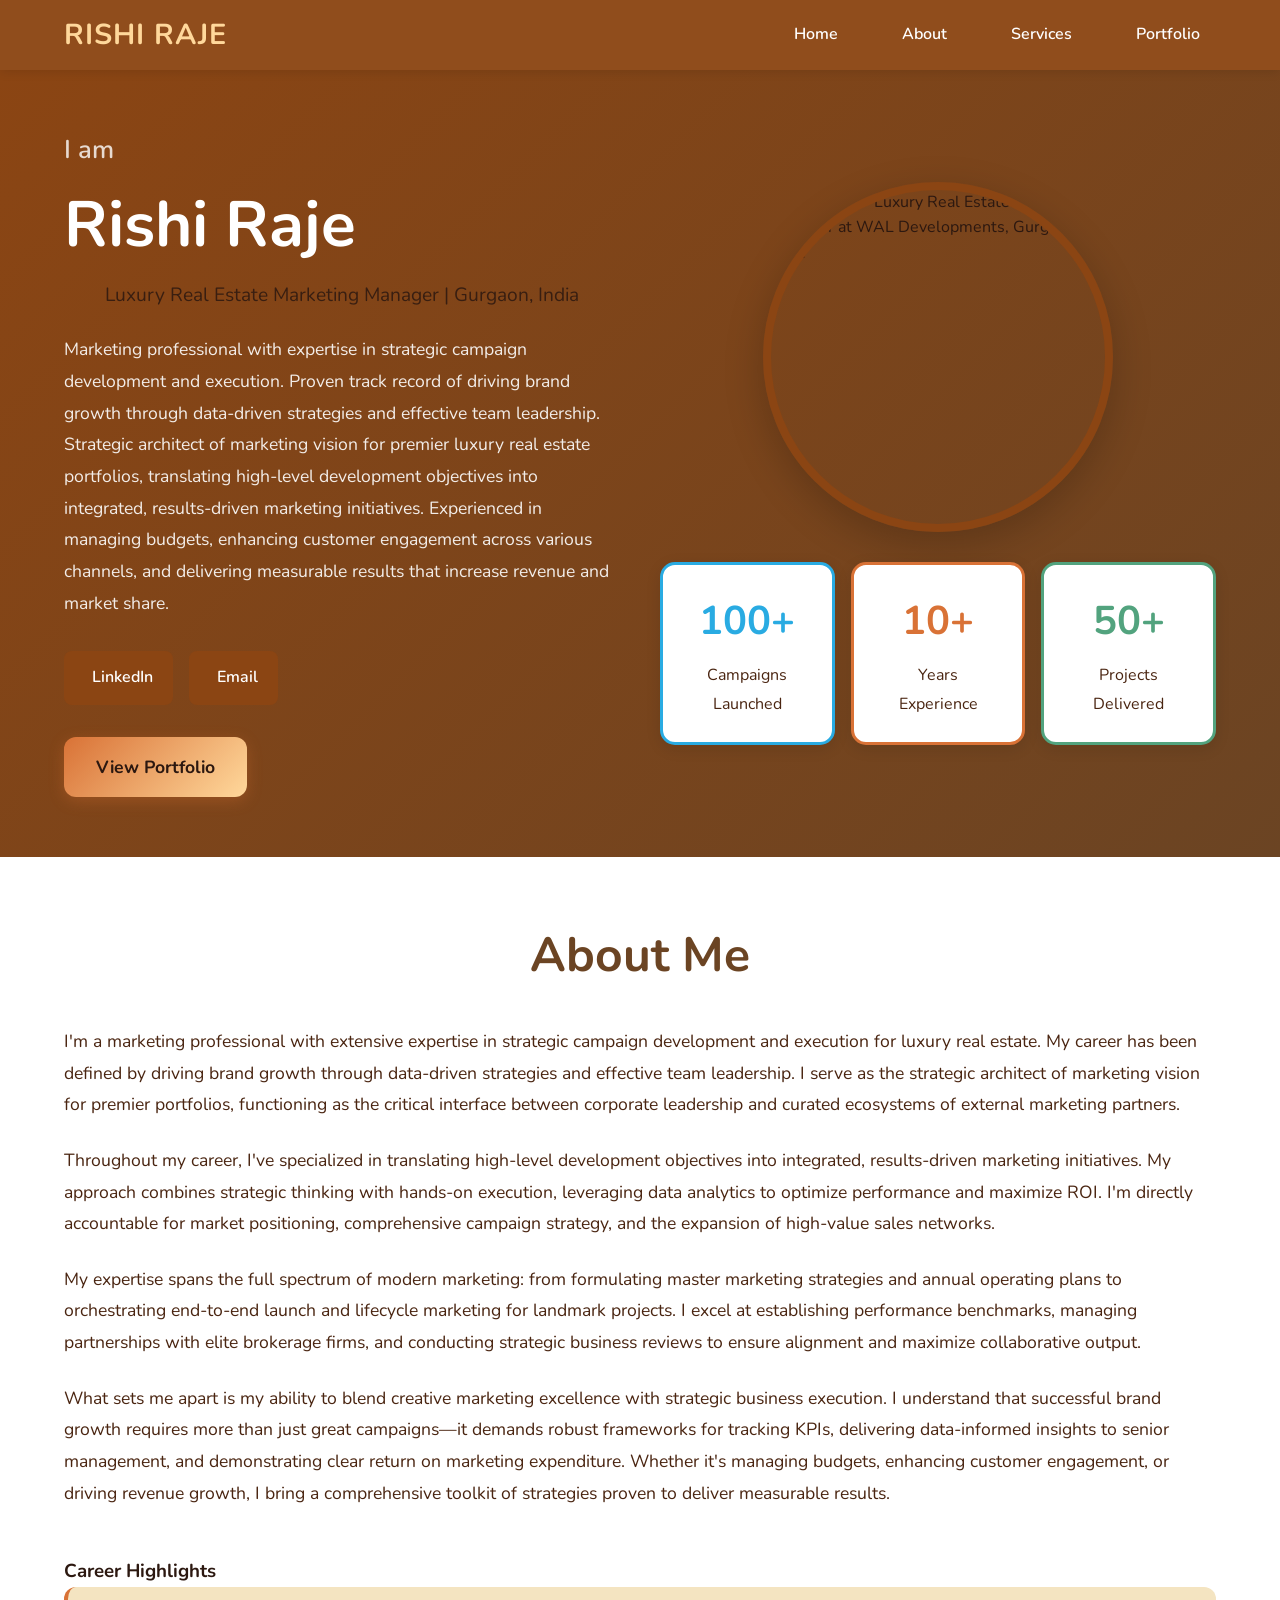
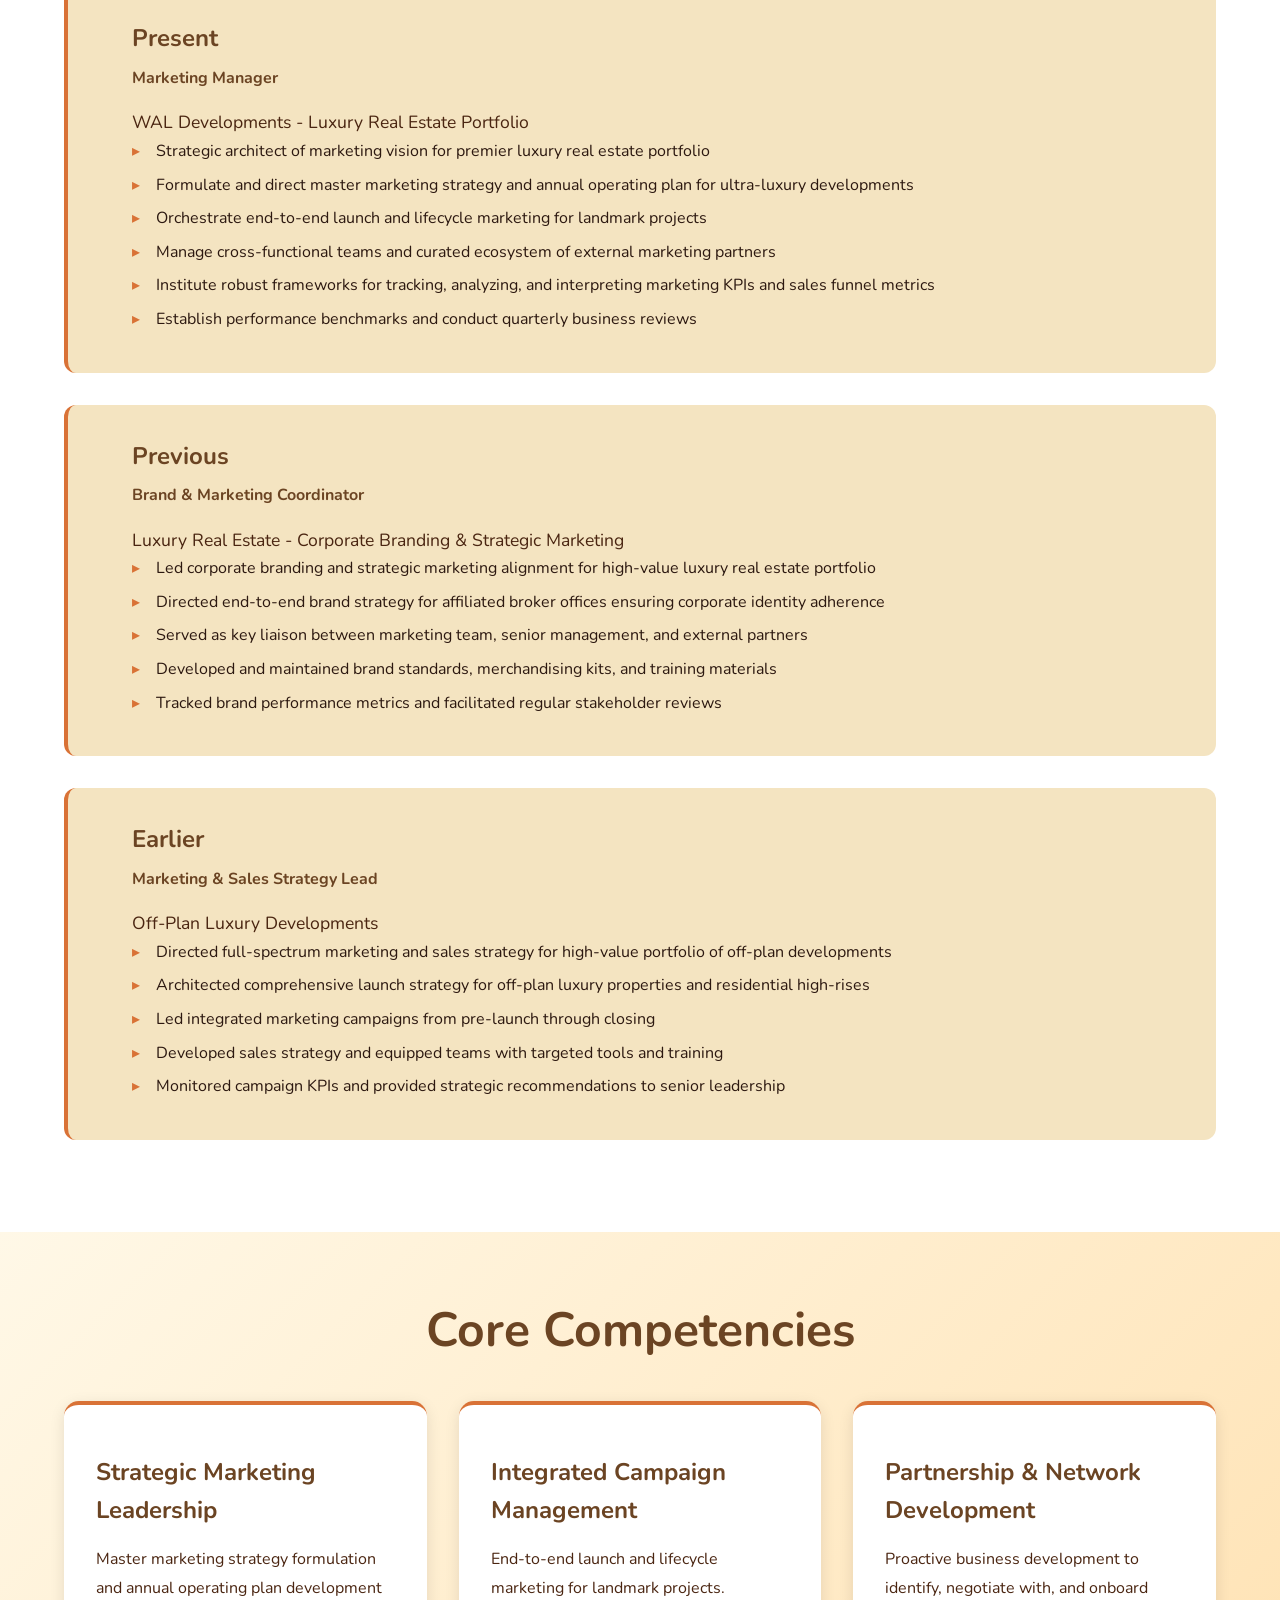
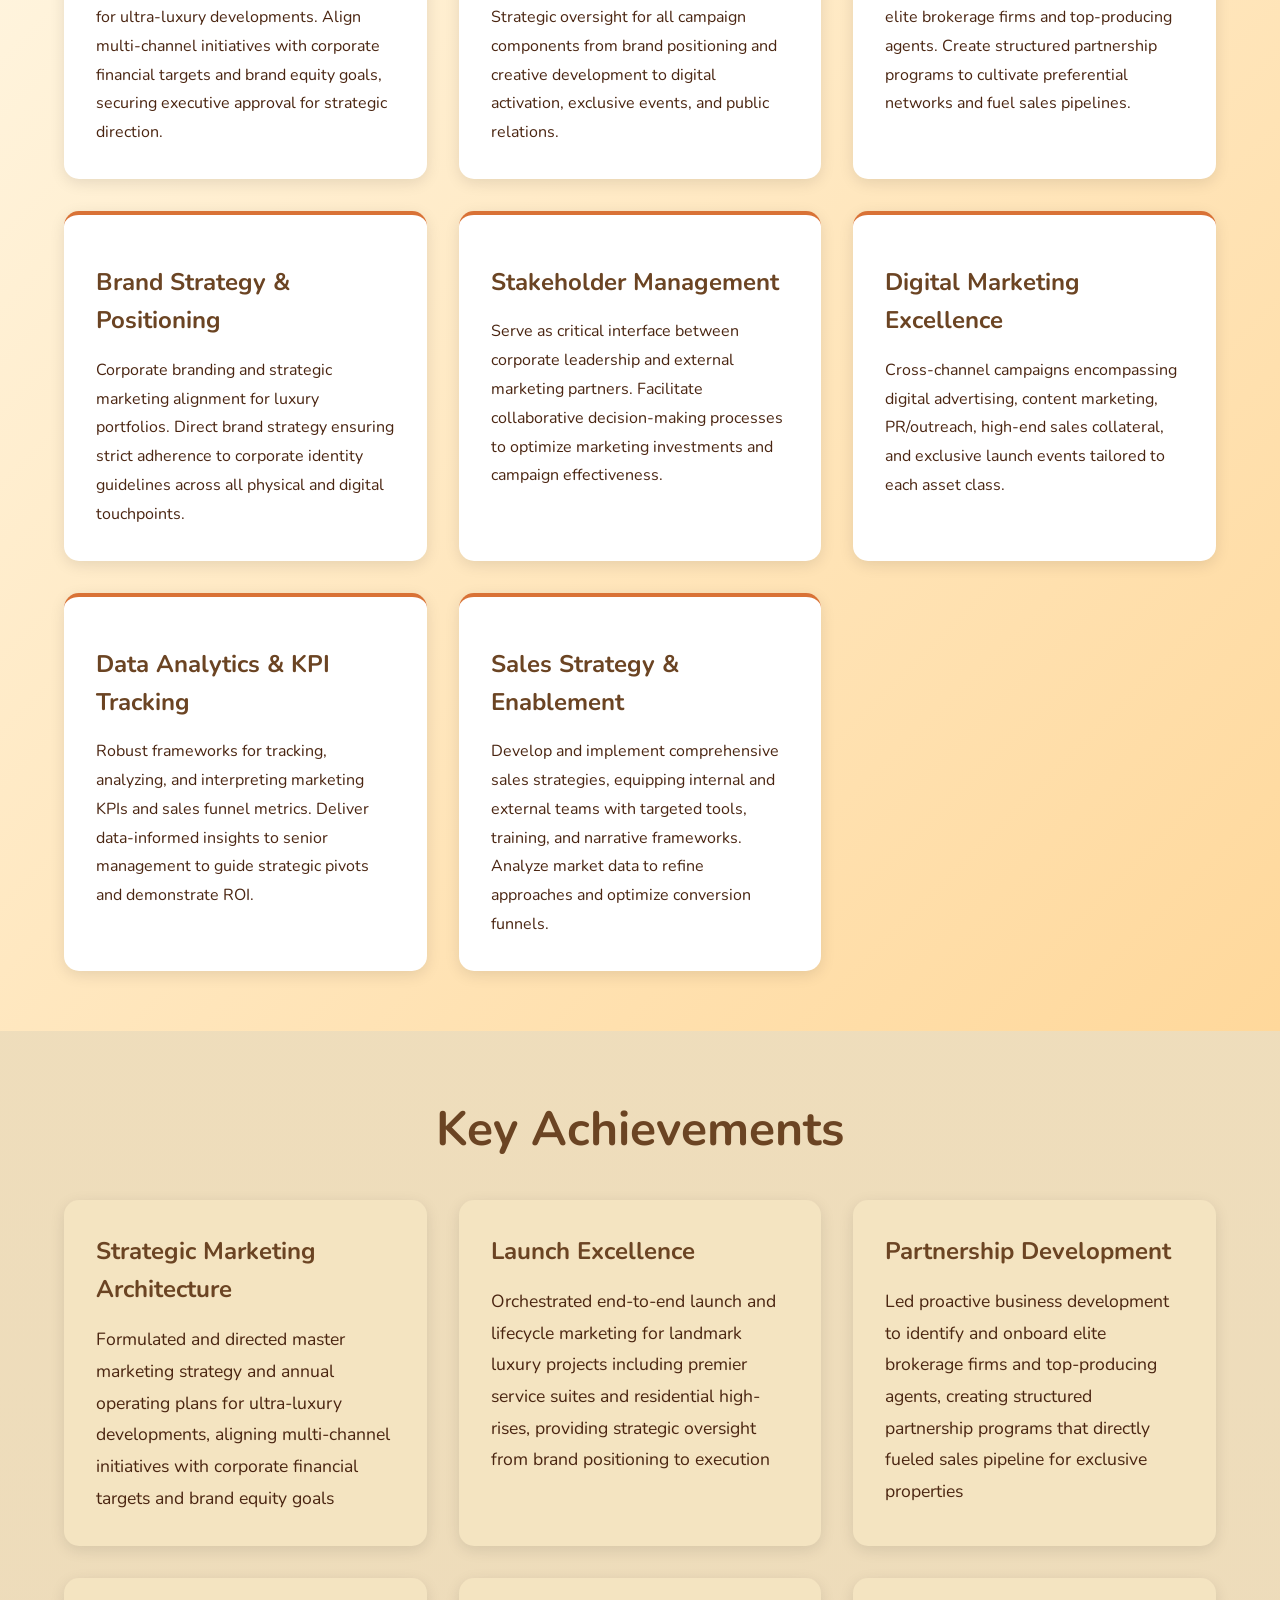
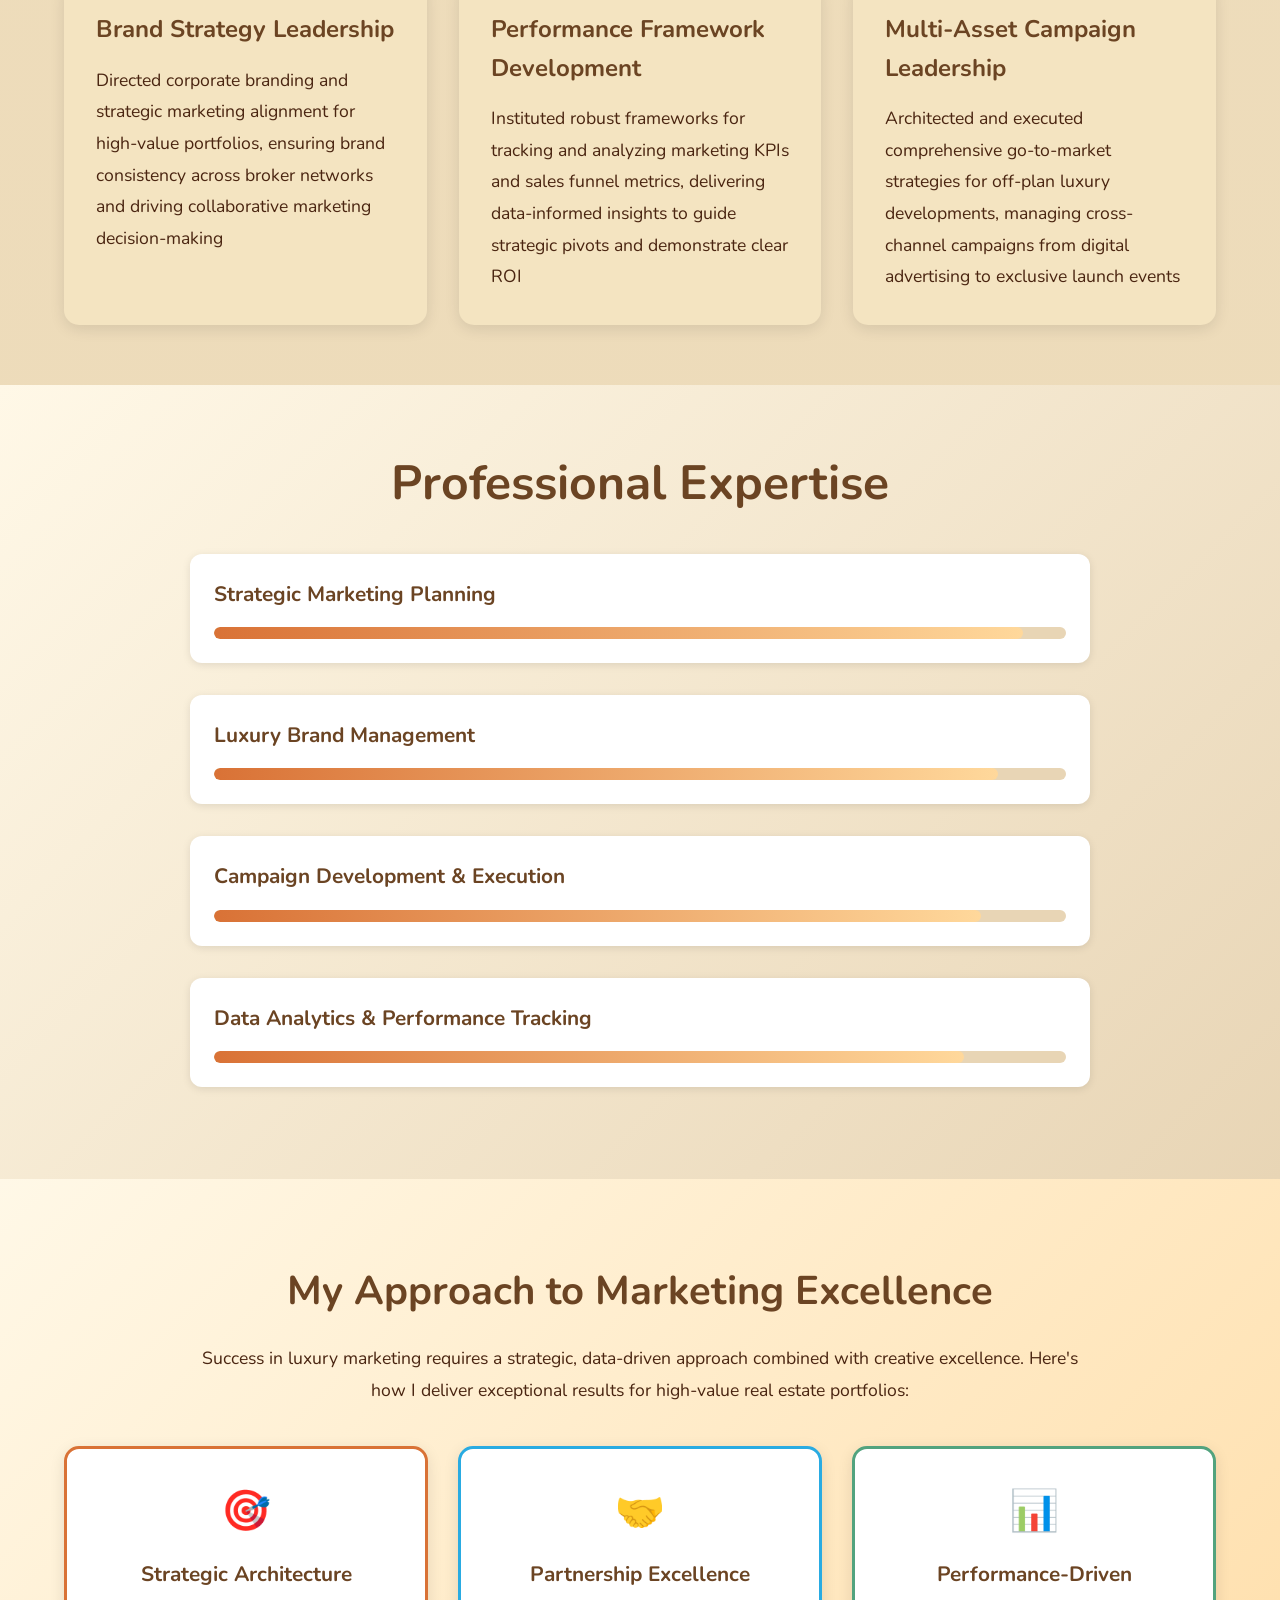
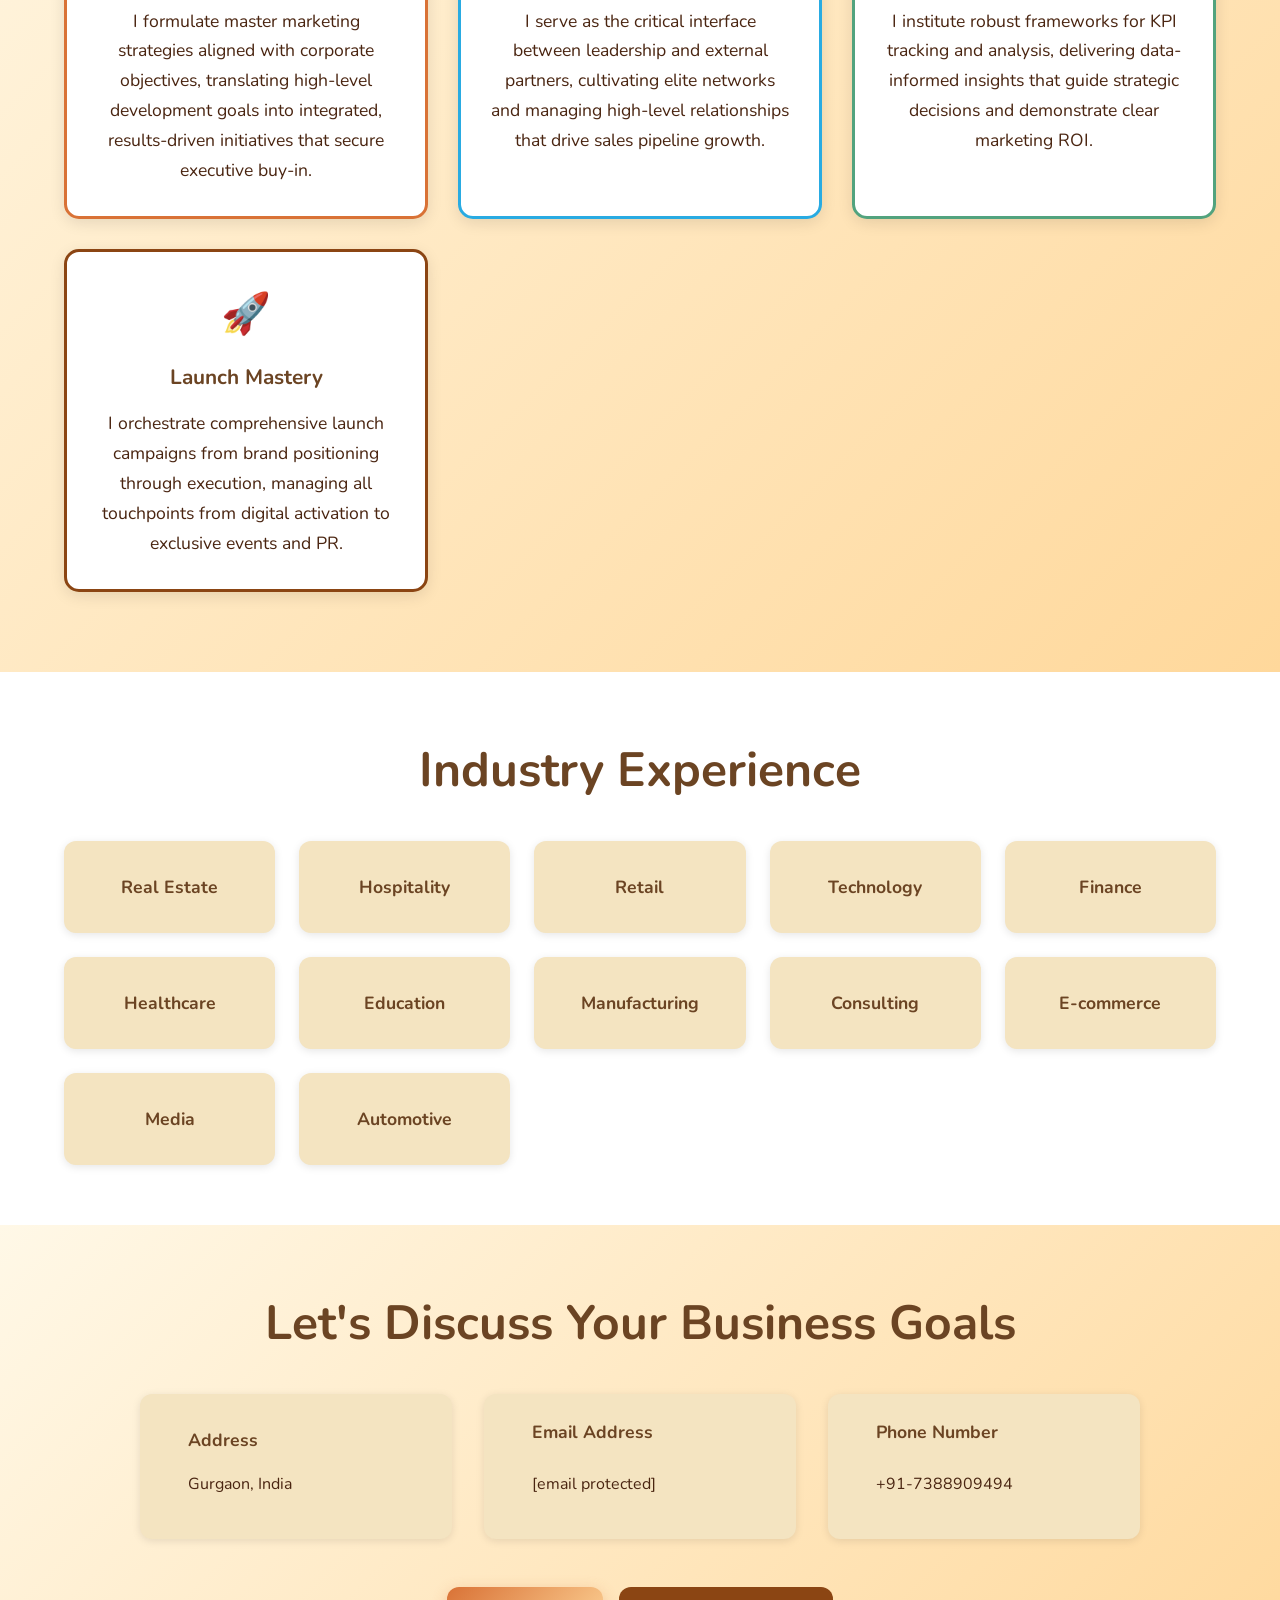
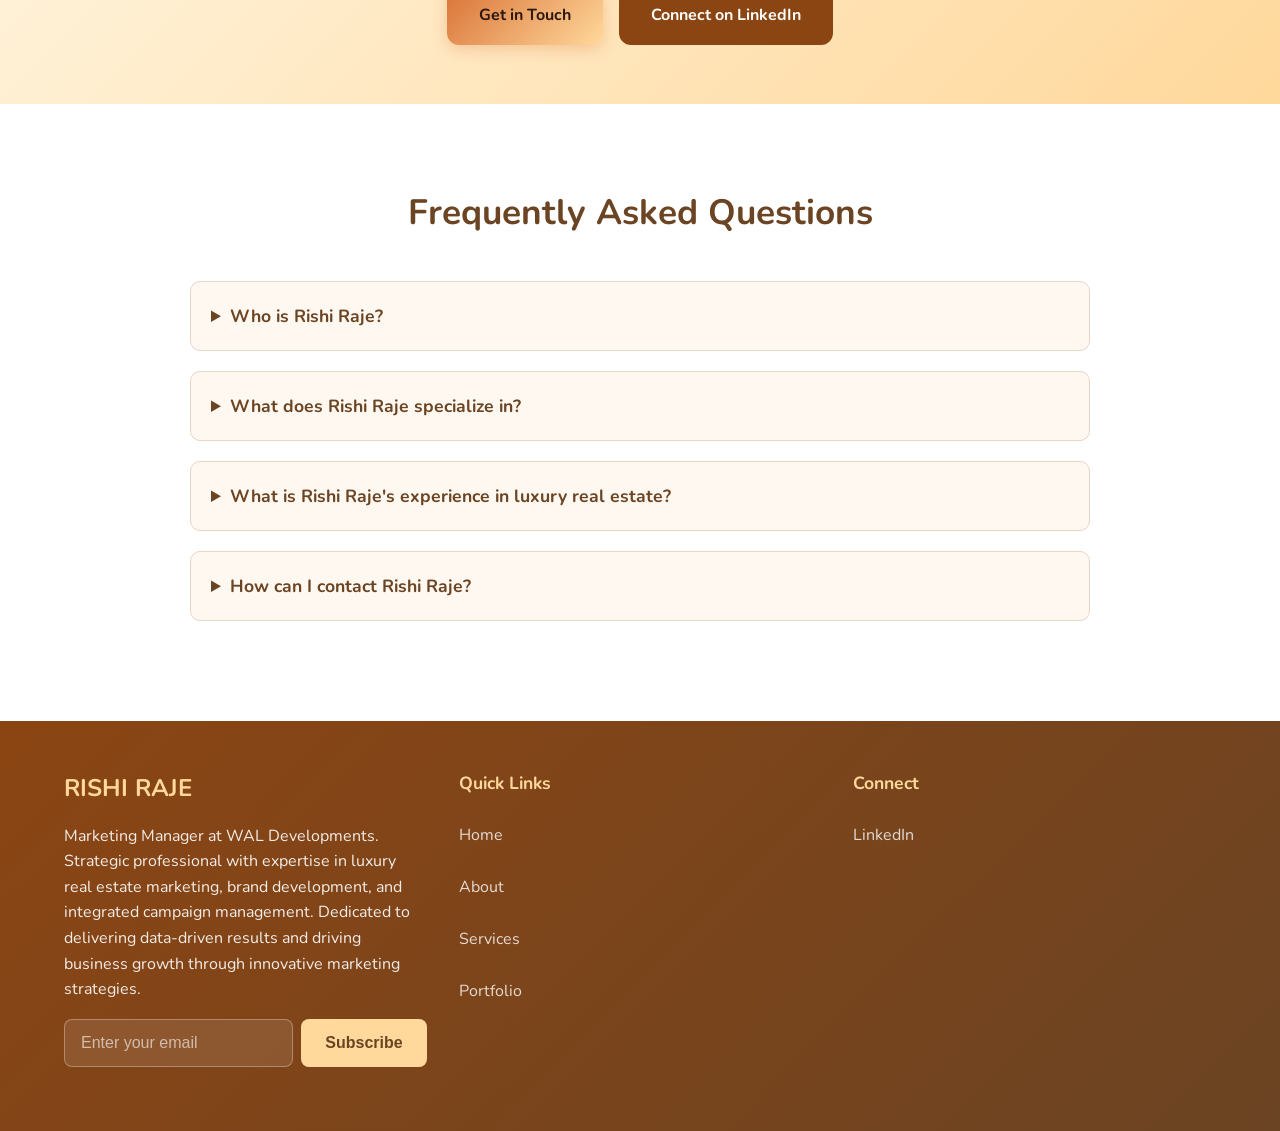
==== commit e6940325: "Add files via upload" ====
--- a/index.html
+++ b/index.html
@@ -5,25 +5,30 @@
     <meta name="viewport" content="width=device-width, initial-scale=1.0, maximum-scale=5.0">
     
     <!-- SEO OPTIMIZED Meta Description -->
-    <meta name="description" content="Sales & Marketing Manager at WAL Developments. Expert in luxury real estate sales & revenue growth strategies.">
-    <meta name="keywords" content="Rishi Raje, Sales Marketing Manager, WAL Developments, luxury real estate sales, business development, digital marketing, revenue growth, lead generation, brand management, sales strategy">
+    <meta name="description" content="Rishi Raje is a Luxury Real Estate Marketing Manager at WAL Developments, Gurgaon, India. 10+ years expertise in luxury property launches, integrated campaigns, brand strategy, and sales growth.">
+    <meta name="keywords" content="Rishi Raje, luxury real estate marketing manager Gurgaon, luxury property marketing India, WAL Developments marketing manager, real estate brand strategy, integrated marketing campaigns, luxury real estate launches, marketing manager Gurgaon, Rishi Raje WAL Developments">
     <meta name="author" content="Rishi Raje">
     <meta name="theme-color" content="#8b4513">
+    <meta name="geo.region" content="IN-HR">
+    <meta name="geo.placename" content="Gurgaon, Haryana, India">
+    <meta name="geo.position" content="28.4595;77.0266">
     
     <!-- Open Graph / Facebook / LinkedIn -->
     <meta property="og:type" content="website">
     <meta property="og:url" content="https://www.rishiraje.in/">
-    <meta property="og:title" content="Rishi Raje - Sales & Marketing Manager | WAL Developments">
-    <meta property="og:description" content="Sales & Marketing Manager at WAL Developments specializing in luxury real estate, revenue growth, and high-performing marketing campaigns.">
+    <meta property="og:title" content="Rishi Raje | Luxury Real Estate Marketing Manager | Gurgaon, India">
+    <meta property="og:description" content="Rishi Raje is a Marketing Manager at WAL Developments with 10+ years specializing in luxury real estate marketing, brand strategy, and landmark property launches in India.">
     <meta property="og:image" content="https://www.rishiraje.in/images/business-card.jpg">
     <meta property="og:image:width" content="1200">
     <meta property="og:image:height" content="630">
+    <meta property="og:locale" content="en_IN">
+    <meta property="og:site_name" content="Rishi Raje - Portfolio">
     
     <!-- Twitter Card -->
     <meta name="twitter:card" content="summary_large_image">
     <meta name="twitter:url" content="https://www.rishiraje.in/">
-    <meta name="twitter:title" content="Rishi Raje - Sales & Marketing Manager | WAL Developments">
-    <meta name="twitter:description" content="Sales & Marketing Manager at WAL Developments specializing in luxury real estate, revenue growth, and high-performing marketing campaigns.">
+    <meta name="twitter:title" content="Rishi Raje | Luxury Real Estate Marketing Manager | Gurgaon, India">
+    <meta name="twitter:description" content="Rishi Raje is a Marketing Manager at WAL Developments with 10+ years specializing in luxury real estate marketing, brand strategy, and landmark property launches in India.">
     <meta name="twitter:image" content="https://www.rishiraje.in/images/business-card.jpg">
     
     <meta name="robots" content="index, follow">
@@ -41,7 +46,7 @@
     <meta name="msapplication-TileColor" content="#8b4513">
     <meta name="msapplication-config" content="/browserconfig.xml">
     
-    <title>Rishi Raje - Sales & Marketing Manager | WAL Developments</title>
+    <title>Rishi Raje | Luxury Real Estate Marketing Manager | Gurgaon, India</title>
     
     <!-- ⚡ PERFORMANCE: Preconnect -->
     <link rel="preconnect" href="https://fonts.googleapis.com">
@@ -54,19 +59,24 @@
     <!-- Load full stylesheet -->
     <link rel="stylesheet" href="styles.css">
     
-    <!-- Structured Data -->
+    <!-- Structured Data - Person Schema -->
     <script type="application/ld+json">
     {
       "@context": "https://schema.org",
       "@type": "Person",
       "name": "Rishi Raje",
-      "jobTitle": "Sales & Marketing Manager",
+      "jobTitle": "Marketing Manager",
+      "description": "Luxury real estate marketing manager with 10+ years of experience specializing in strategic campaign development, brand strategy, and landmark property launches in India.",
       "worksFor": {
         "@type": "Organization",
-        "name": "WAL Developments"
+        "name": "WAL Developments",
+        "description": "Premier luxury real estate developer"
       },
       "url": "https://www.rishiraje.in/",
-      "sameAs": ["https://www.linkedin.com/in/rishiraje"],
+      "image": "https://www.rishiraje.in/images/profile.jpg",
+      "sameAs": [
+        "https://www.linkedin.com/in/rishiraje"
+      ],
       "email": "rishi_raje07@yahoo.co.uk",
       "telephone": "+91-7388909494",
       "address": {
@@ -74,9 +84,95 @@
         "addressLocality": "Gurgaon",
         "addressRegion": "Haryana",
         "addressCountry": "IN"
+      },
+      "knowsAbout": [
+        "Luxury Real Estate Marketing",
+        "Strategic Campaign Development",
+        "Brand Strategy",
+        "Property Launch Marketing",
+        "Data Analytics",
+        "KPI Tracking",
+        "Brokerage Partnership Development",
+        "Integrated Marketing Campaigns",
+        "Luxury Brand Management"
+      ],
+      "hasOccupation": {
+        "@type": "Occupation",
+        "name": "Marketing Manager",
+        "occupationLocation": {
+          "@type": "City",
+          "name": "Gurgaon"
+        },
+        "skills": "Luxury Real Estate Marketing, Brand Strategy, Campaign Management, Data Analytics"
       }
     }
     </script>
+
+    <!-- FAQ Schema for AI Search Engines -->
+    <script type="application/ld+json">
+    {
+      "@context": "https://schema.org",
+      "@type": "FAQPage",
+      "mainEntity": [
+        {
+          "@type": "Question",
+          "name": "Who is Rishi Raje?",
+          "acceptedAnswer": {
+            "@type": "Answer",
+            "text": "Rishi Raje is a Marketing Manager at WAL Developments, based in Gurgaon, India. He has over 10 years of experience specializing in luxury real estate marketing, brand strategy, and integrated campaign management."
+          }
+        },
+        {
+          "@type": "Question",
+          "name": "What does Rishi Raje specialize in?",
+          "acceptedAnswer": {
+            "@type": "Answer",
+            "text": "Rishi Raje specializes in luxury real estate marketing, including strategic campaign development, property launch marketing, brokerage partnership development, brand strategy, and data-driven KPI tracking for high-value portfolios."
+          }
+        },
+        {
+          "@type": "Question",
+          "name": "Where is Rishi Raje located?",
+          "acceptedAnswer": {
+            "@type": "Answer",
+            "text": "Rishi Raje is based in Gurgaon, Haryana, India and can be reached at rishi_raje07@yahoo.co.uk or +91-7388909494."
+          }
+        },
+        {
+          "@type": "Question",
+          "name": "What is Rishi Raje's experience in luxury real estate?",
+          "acceptedAnswer": {
+            "@type": "Answer",
+            "text": "Rishi Raje has over 10 years of experience in luxury real estate marketing. He has launched 100+ campaigns, delivered 50+ projects, and currently serves as Marketing Manager at WAL Developments where he architects master marketing strategies for ultra-luxury residential and commercial developments."
+          }
+        }
+      ]
+    }
+    </script>
+
+    <!-- BreadcrumbList Schema -->
+    <script type="application/ld+json">
+    {
+      "@context": "https://schema.org",
+      "@type": "BreadcrumbList",
+      "itemListElement": [
+        {
+          "@type": "ListItem",
+          "position": 1,
+          "name": "Home",
+          "item": "https://www.rishiraje.in/"
+        }
+      ]
+    }
+    </script>
+
+    <script type="text/javascript">
+    (function(c,l,a,r,i,t,y){
+        c[a]=c[a]||function(){(c[a].q=c[a].q||[]).push(arguments)};
+        t=l.createElement(r);t.async=1;t.src="https://www.clarity.ms/tag/"+i;
+        y=l.getElementsByTagName(r)[0];y.parentNode.insertBefore(t,y);
+    })(window, document, "clarity", "script", "uz4a5ecvqc");
+</script>
 </head>
 <body>
     <div id="toast-container" aria-live="polite" aria-atomic="true"></div>
@@ -98,12 +194,13 @@
         <div class="hero-content">
             <h3>I am</h3>
             <h1>Rishi Raje</h1>
+            <h2 style="font-size:1.2em; font-weight:400; margin-bottom:16px; color: inherit; opacity:0.85;">Luxury Real Estate Marketing Manager | Gurgaon, India</h2>
             <p>Marketing professional with expertise in strategic campaign development and execution. Proven track record of driving brand growth through data-driven strategies and effective team leadership. Strategic architect of marketing vision for premier luxury real estate portfolios, translating high-level development objectives into integrated, results-driven marketing initiatives. Experienced in managing budgets, enhancing customer engagement across various channels, and delivering measurable results that increase revenue and market share.</p>
             <div class="social-links">
                 <a href="https://www.linkedin.com/in/rishiraje" target="_blank" rel="noopener noreferrer" class="social-btn">
                     <i class="fab fa-linkedin"></i> LinkedIn
                 </a>
-                <a href="mailto:rishi_raje07@yahoo.co.uk" class="social-btn">
+                <a href="/cdn-cgi/l/email-protection#3143584259586e43505b540106714850595e5e1f525e1f445a" class="social-btn">
                     <i class="fas fa-envelope"></i> Email
                 </a>
             </div>
@@ -111,7 +208,7 @@
         </div>
         <div class="hero-image">
             <div class="profile-img">
-                <img src="images/profile.jpg" alt="Rishi Raje" width="350" height="350" fetchpriority="high" decoding="async" loading="eager">
+                <img src="images/profile.jpg" alt="Rishi Raje - Luxury Real Estate Marketing Manager at WAL Developments, Gurgaon India" width="350" height="350" fetchpriority="high" decoding="async" loading="eager">
             </div>
             <div class="stats-cards">
                 <div class="stat-card blue">
@@ -394,7 +491,7 @@
                 <div class="contact-icon"><i class="fas fa-envelope"></i></div>
                 <div class="contact-details">
                     <h3>Email Address</h3>
-                    <p><a href="mailto:rishi_raje07@yahoo.co.uk">rishi_raje07@yahoo.co.uk</a></p>
+                    <p><a href="/cdn-cgi/l/email-protection#285a415b4041775a49424d181f685149404747064b47065d43"><span class="__cf_email__" data-cfemail="d3a1baa0bbba8ca1b2b9b6e3e493aab2bbbcbcfdb0bcfda6b8">[email&#160;protected]</span></a></p>
                 </div>
             </div>
             <div class="contact-item">
@@ -406,8 +503,31 @@
             </div>
         </div>
         <div class="contact-ctas">
-            <a href="mailto:rishi_raje07@yahoo.co.uk" class="btn-primary">Get in Touch</a>
+            <a href="/cdn-cgi/l/email-protection#56243f253e3f0924373c336661162f373e393978353978233d" class="btn-primary">Get in Touch</a>
             <a href="https://www.linkedin.com/in/rishiraje" target="_blank" rel="noopener noreferrer" class="btn-secondary">Connect on LinkedIn</a>
+        </div>
+    </section>
+
+    <!-- FAQ Section - AI Search Optimization -->
+    <section class="faq-section" id="faq" style="padding: 80px 5%; background: #fff; text-align: center;">
+        <h2 style="font-size: 2.2em; color: #6b4423; margin-bottom: 40px;">Frequently Asked Questions</h2>
+        <div style="max-width: 900px; margin: 0 auto; text-align: left;">
+            <details style="margin-bottom: 20px; border: 1px solid #e8d5c4; border-radius: 10px; padding: 20px; background: #fff8f0;">
+                <summary style="font-weight: 700; font-size: 1.1em; color: #6b4423; cursor: pointer;">Who is Rishi Raje?</summary>
+                <p style="margin-top: 12px; color: #4a2511; line-height: 1.7;">Rishi Raje is a Marketing Manager at WAL Developments, based in Gurgaon, Haryana, India. With over 10 years of experience in luxury real estate marketing, he specializes in strategic campaign development, brand strategy, and integrated marketing for high-value property portfolios.</p>
+            </details>
+            <details style="margin-bottom: 20px; border: 1px solid #e8d5c4; border-radius: 10px; padding: 20px; background: #fff8f0;">
+                <summary style="font-weight: 700; font-size: 1.1em; color: #6b4423; cursor: pointer;">What does Rishi Raje specialize in?</summary>
+                <p style="margin-top: 12px; color: #4a2511; line-height: 1.7;">Rishi Raje specializes in luxury real estate marketing, including end-to-end property launch campaigns, brokerage partnership development, multi-channel brand strategy, KPI tracking frameworks, and stakeholder management for ultra-luxury residential and commercial developments across India.</p>
+            </details>
+            <details style="margin-bottom: 20px; border: 1px solid #e8d5c4; border-radius: 10px; padding: 20px; background: #fff8f0;">
+                <summary style="font-weight: 700; font-size: 1.1em; color: #6b4423; cursor: pointer;">What is Rishi Raje's experience in luxury real estate?</summary>
+                <p style="margin-top: 12px; color: #4a2511; line-height: 1.7;">Rishi Raje has over 10 years of experience in luxury real estate marketing. He has launched 100+ campaigns, delivered 50+ projects, and currently serves as Marketing Manager at WAL Developments where he formulates master marketing strategies for ultra-luxury developments, manages cross-functional teams, and leads end-to-end launch and lifecycle marketing for landmark projects.</p>
+            </details>
+            <details style="margin-bottom: 20px; border: 1px solid #e8d5c4; border-radius: 10px; padding: 20px; background: #fff8f0;">
+                <summary style="font-weight: 700; font-size: 1.1em; color: #6b4423; cursor: pointer;">How can I contact Rishi Raje?</summary>
+                <p style="margin-top: 12px; color: #4a2511; line-height: 1.7;">Rishi Raje can be reached by email at rishi_raje07@yahoo.co.uk, by phone at +91-7388909494, or via LinkedIn at linkedin.com/in/rishiraje. He is based in Gurgaon, India.</p>
+            </details>
         </div>
     </section>
 
@@ -437,10 +557,4 @@
                 <h4>Connect</h4>
                 <ul>
                     <li><a href="https://www.linkedin.com/in/rishiraje" target="_blank" rel="noopener noreferrer">LinkedIn</a></li>
-                    <li><a href="mailto:rishi_raje07@yahoo.co.uk">Email</a></li>
-                    <li><a href="tel:+917388909494">Phone</a></li>
-                </ul>
-            </div>
-        </div>
-        <div class="footer-bottom">
-            <p>&c
+                   
